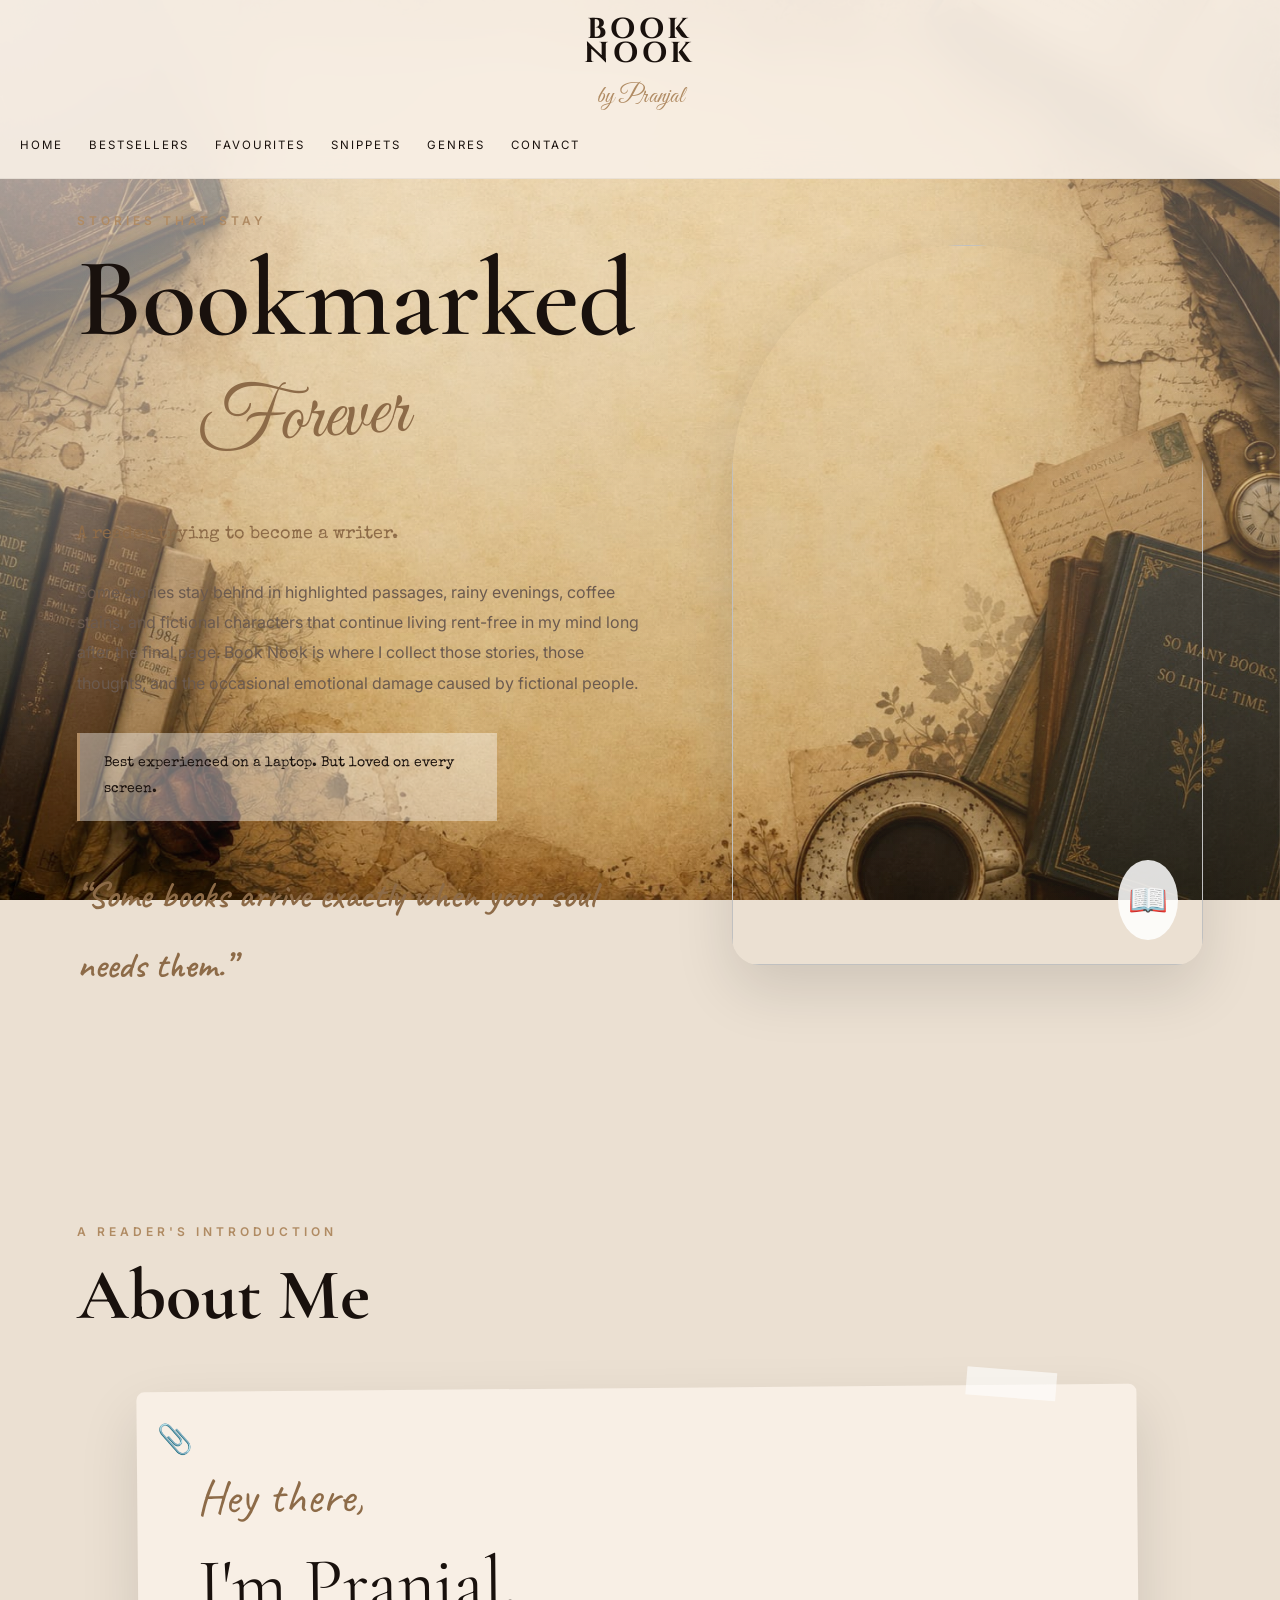
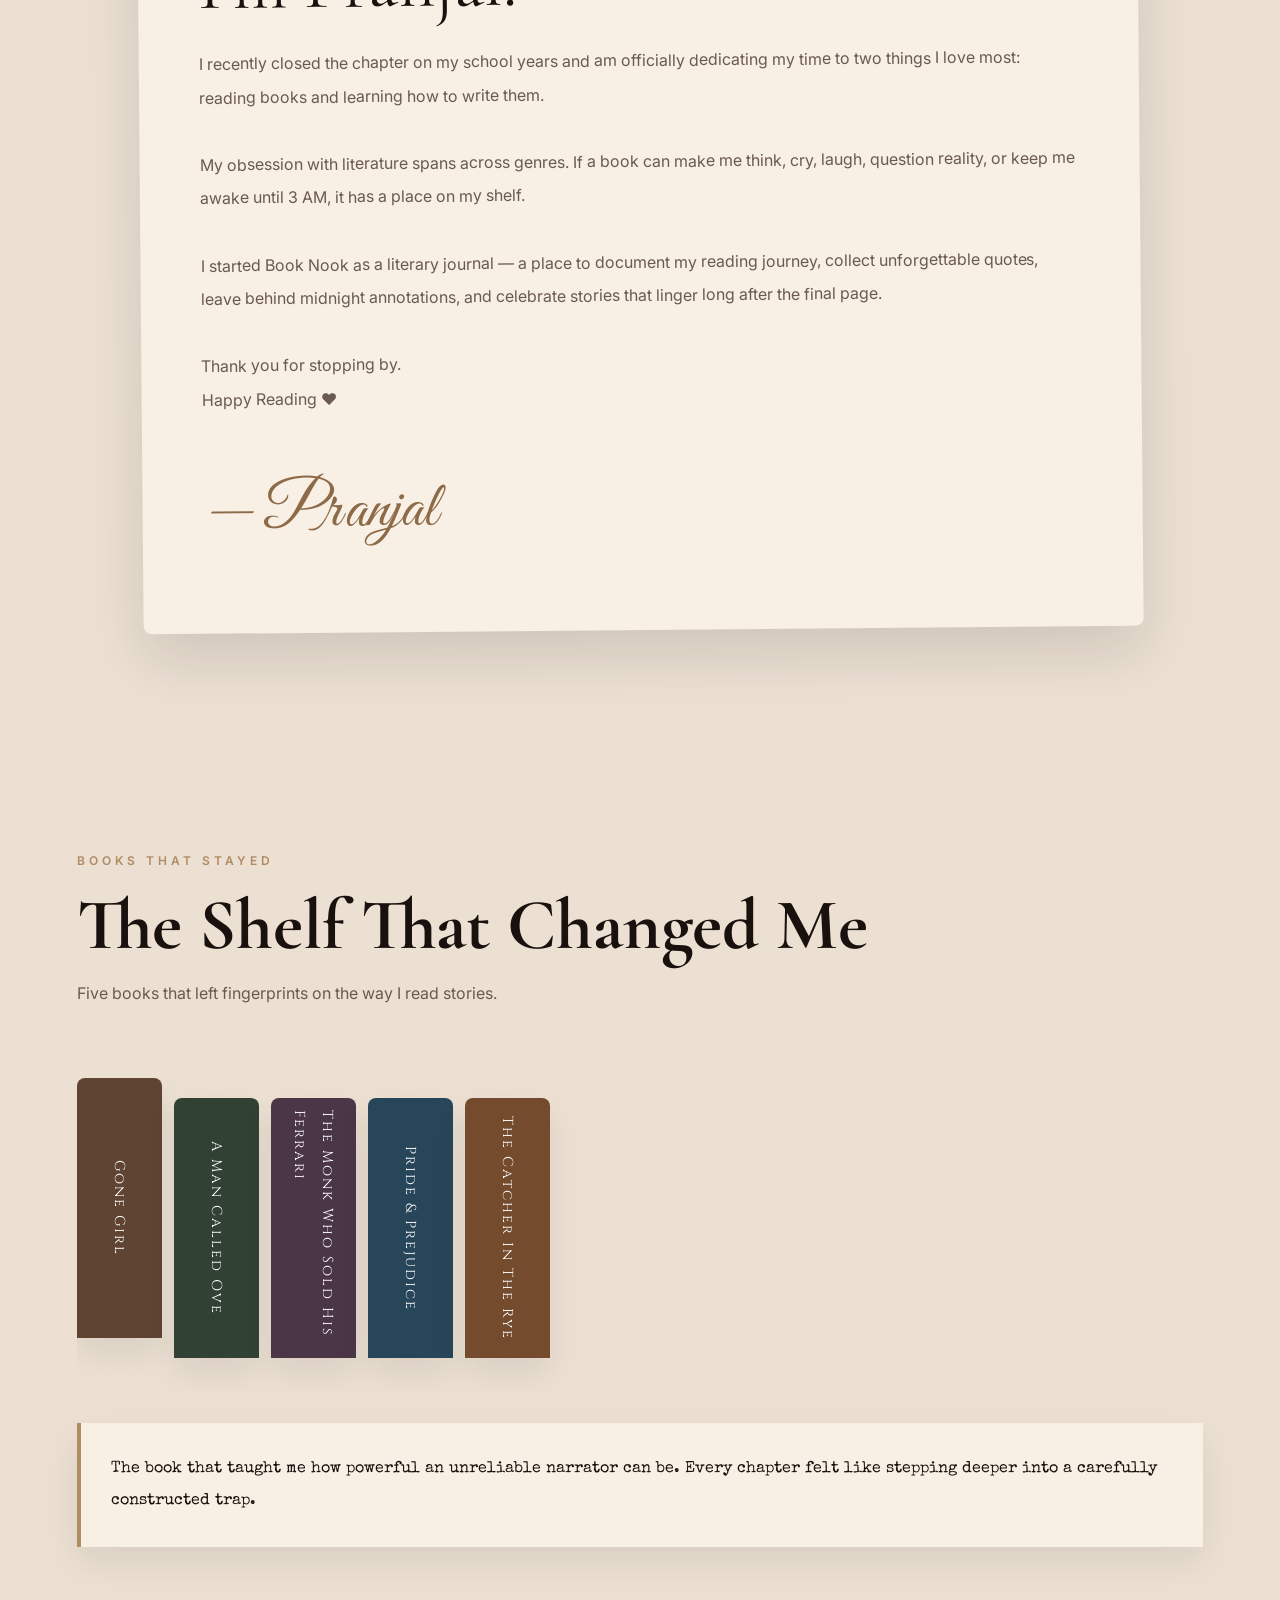
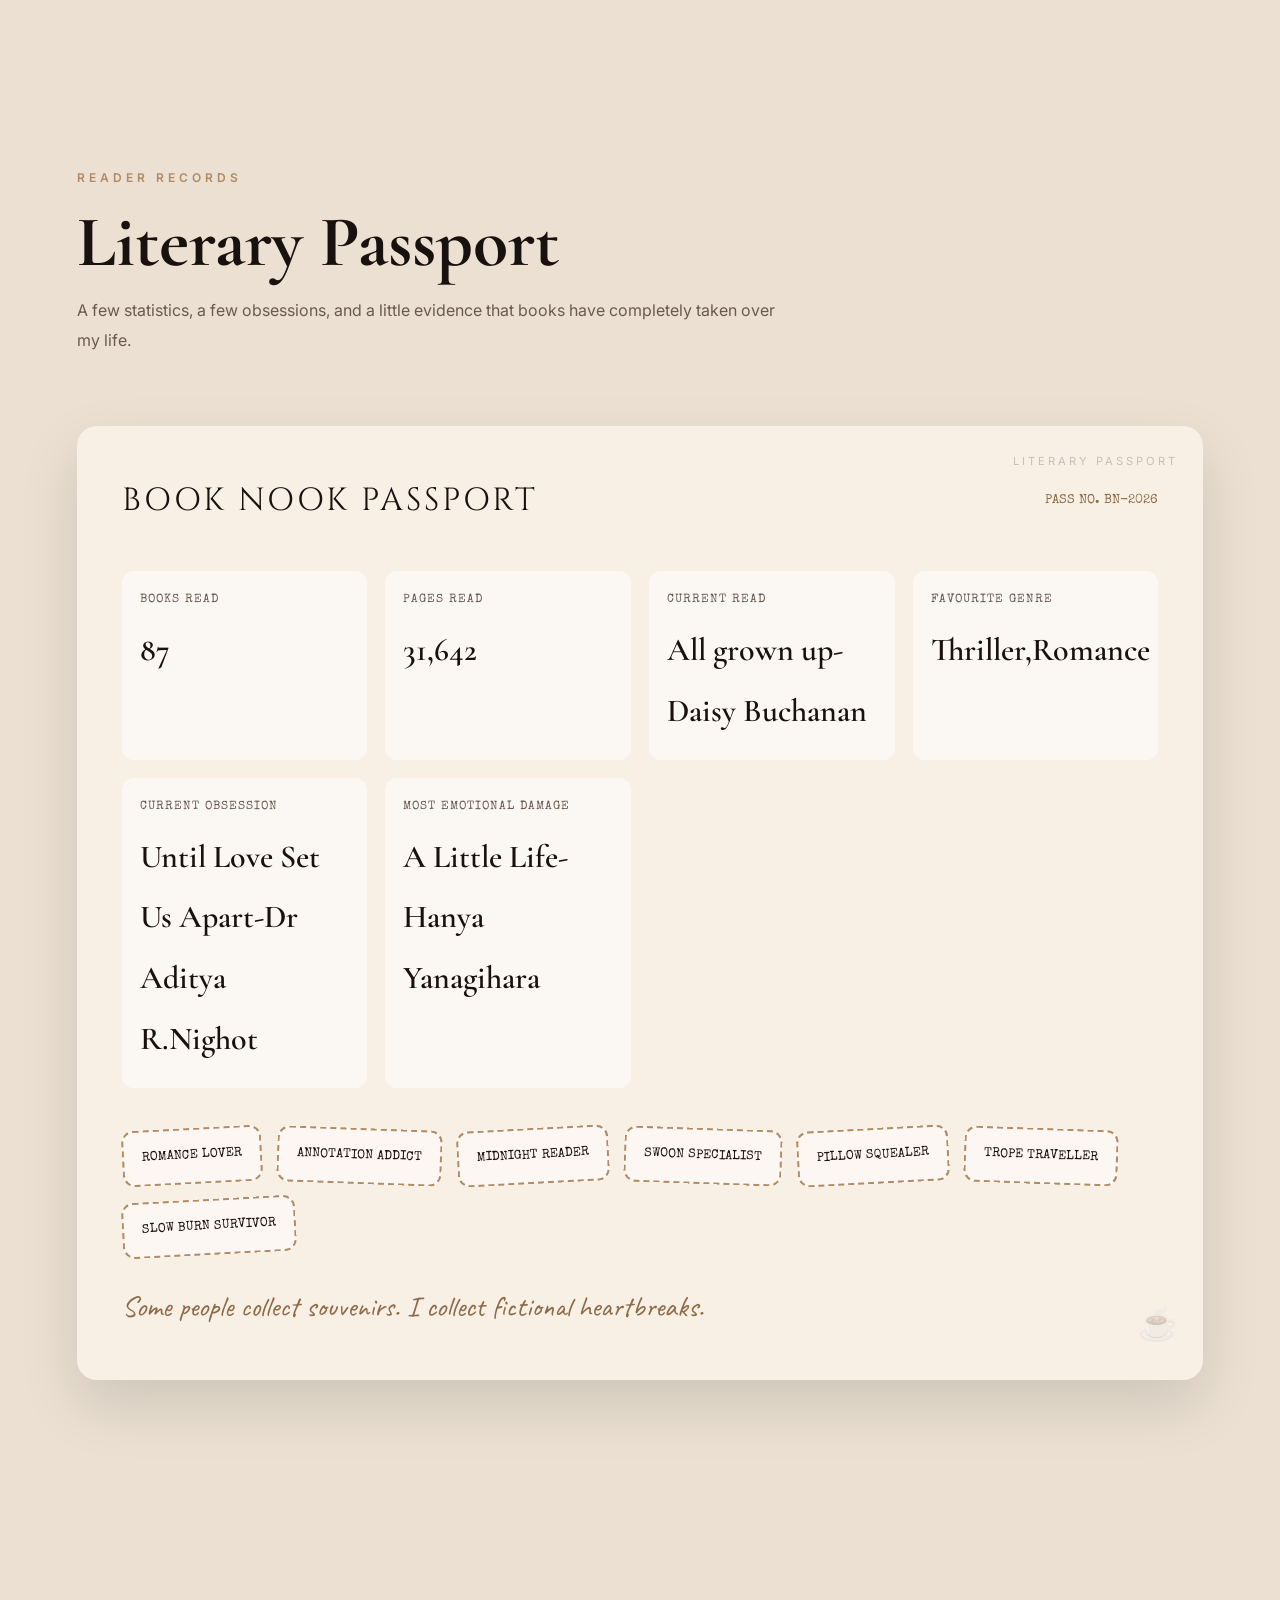
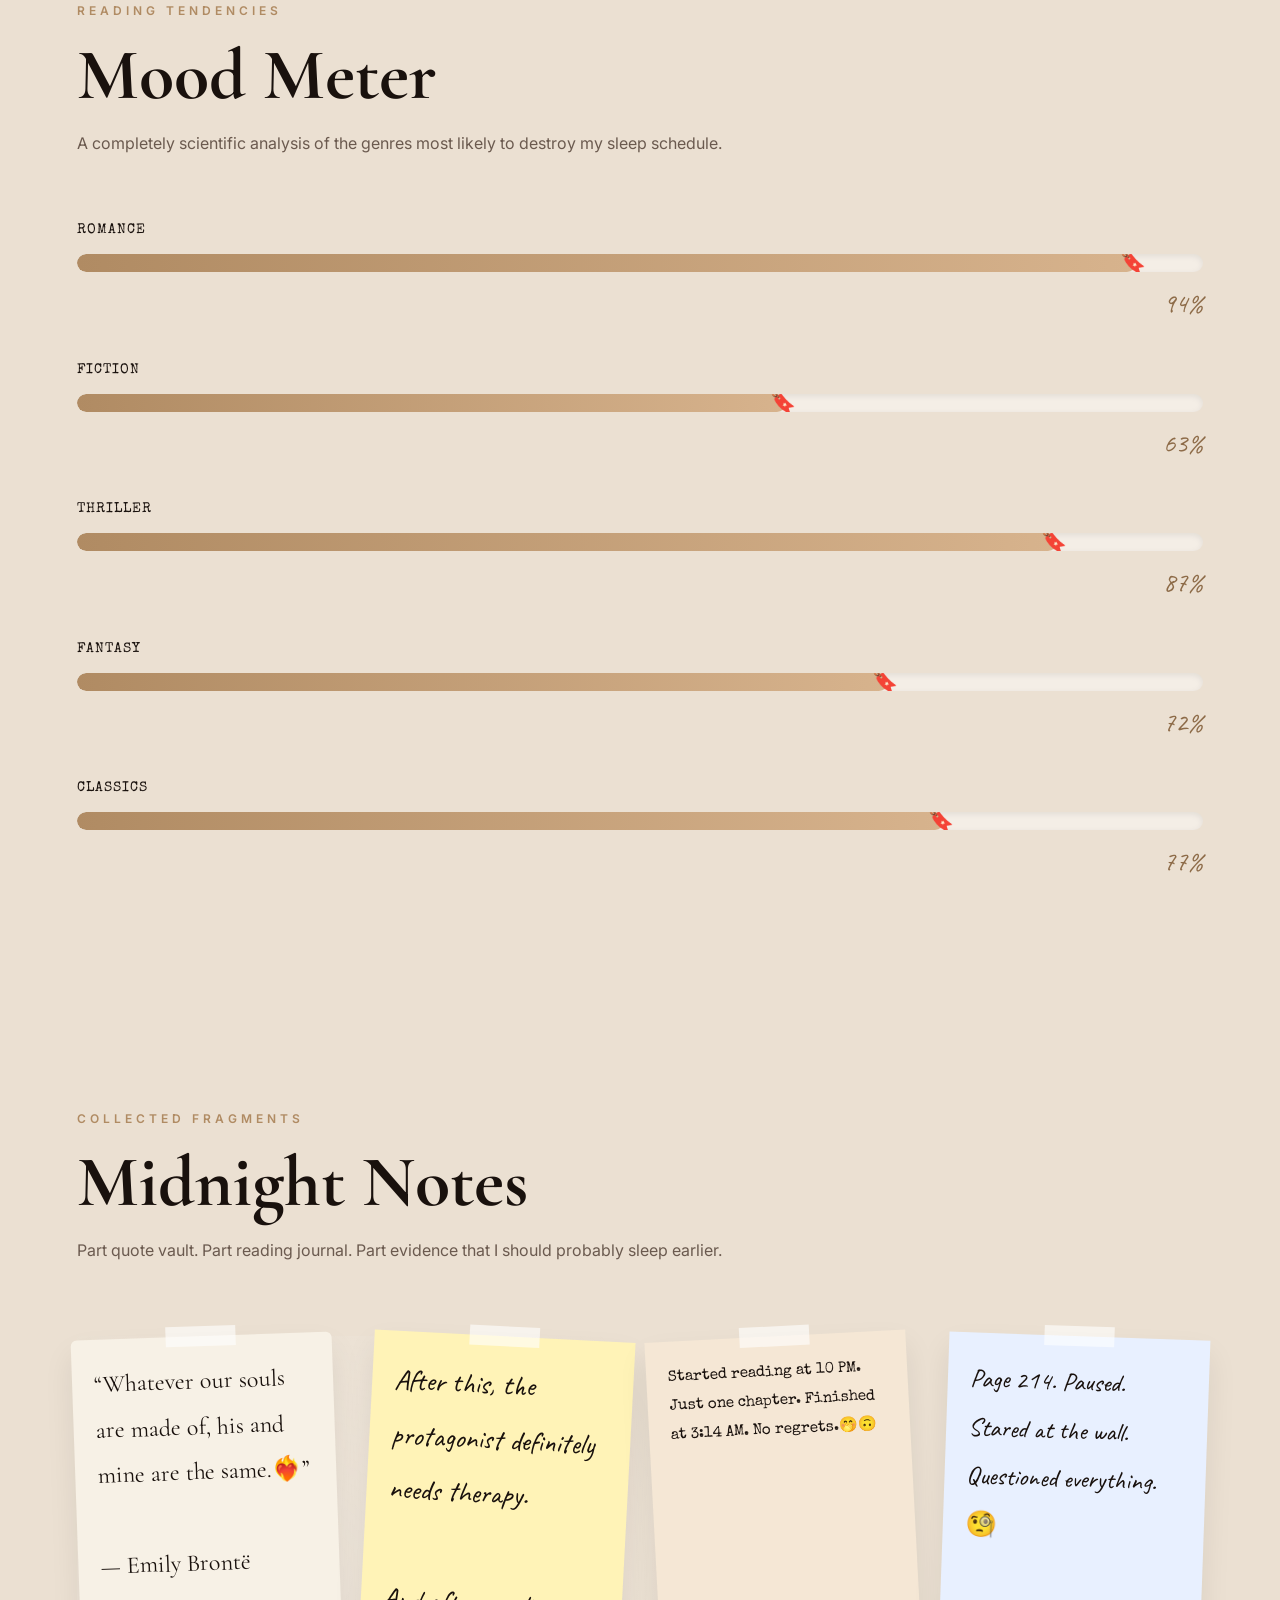
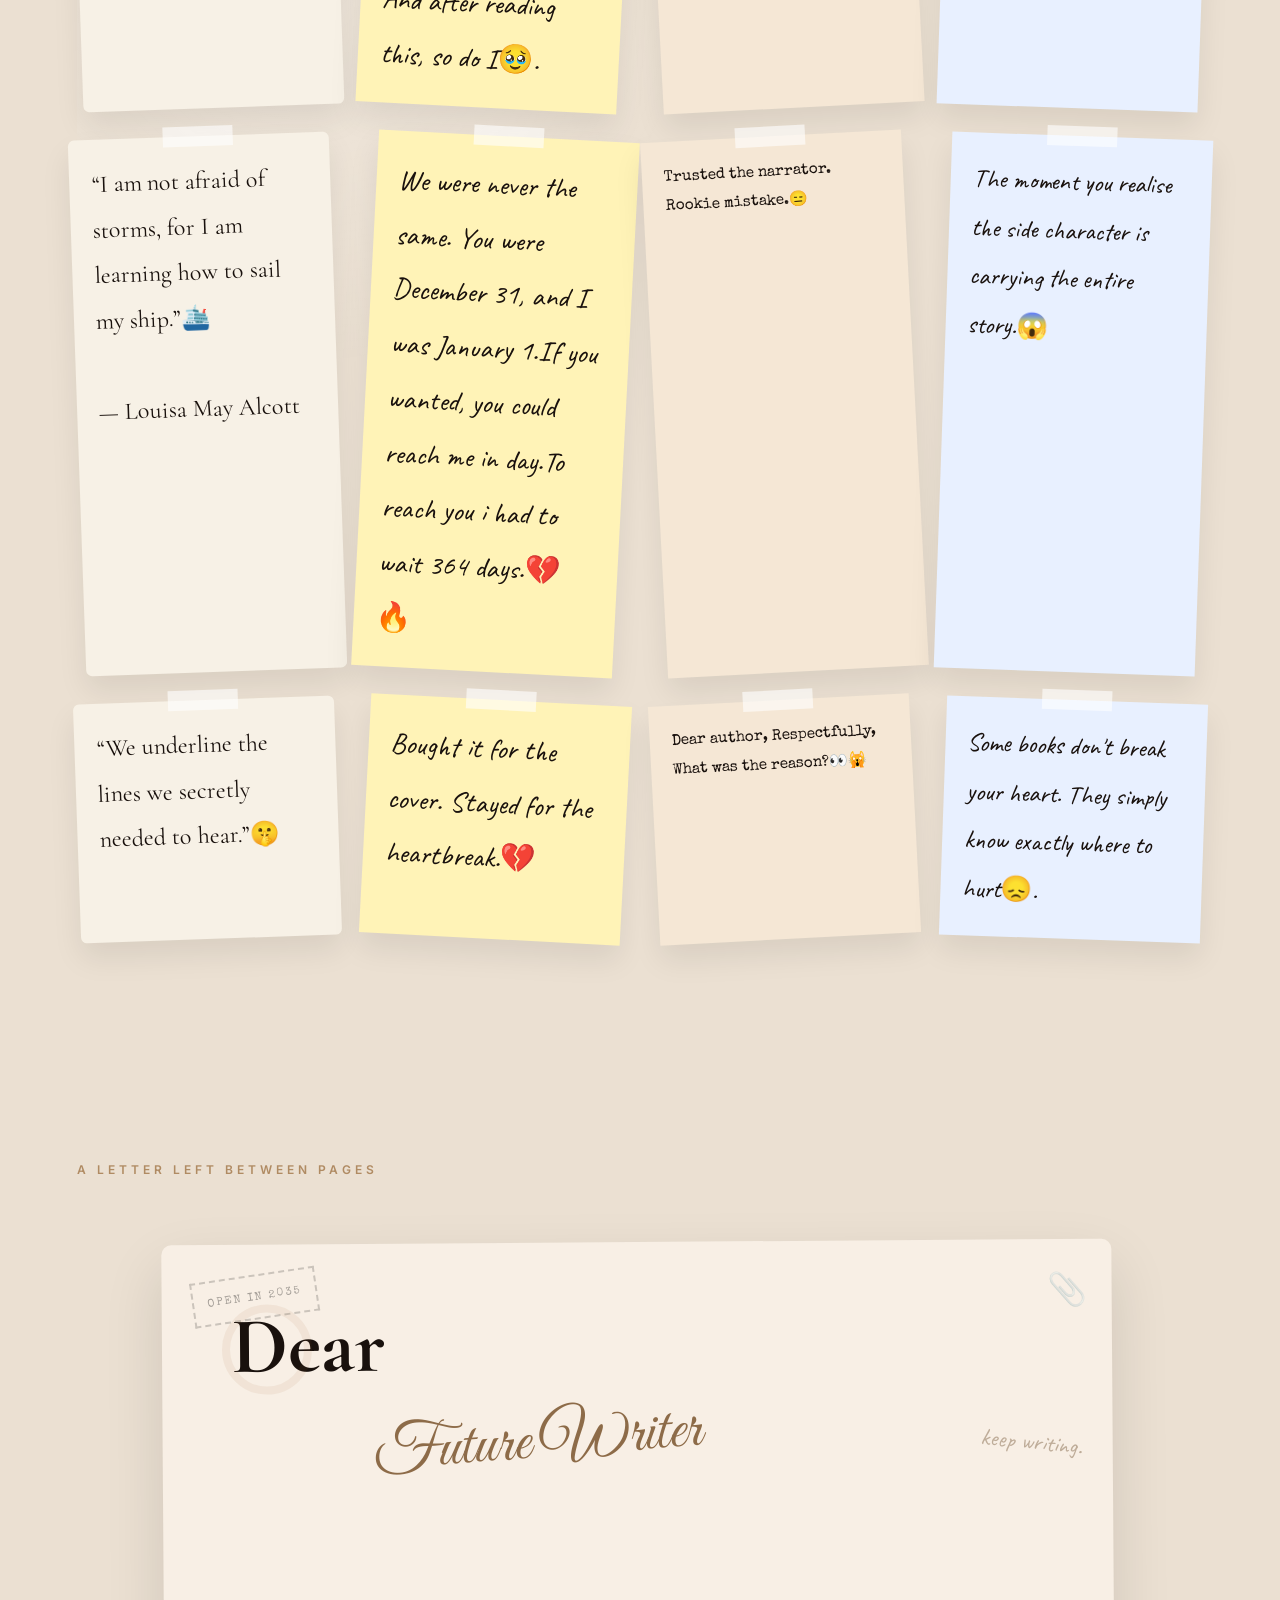
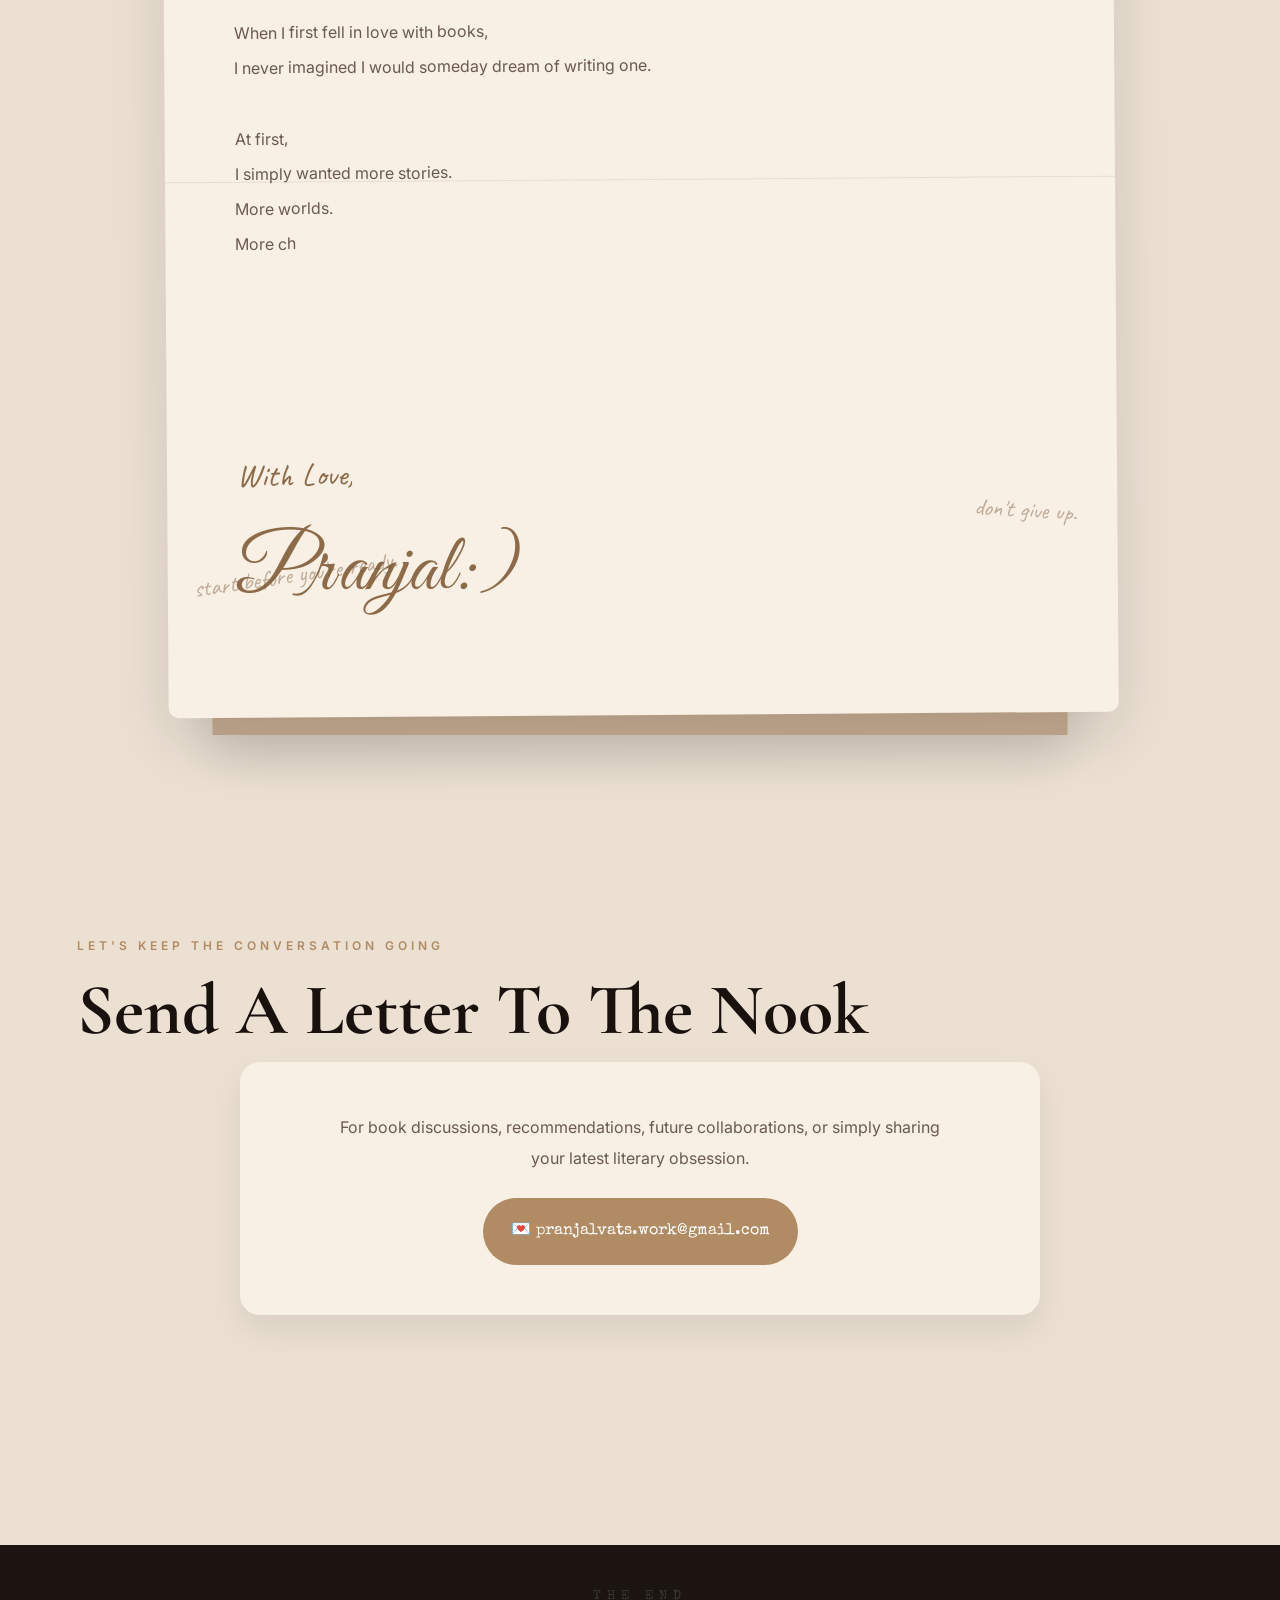
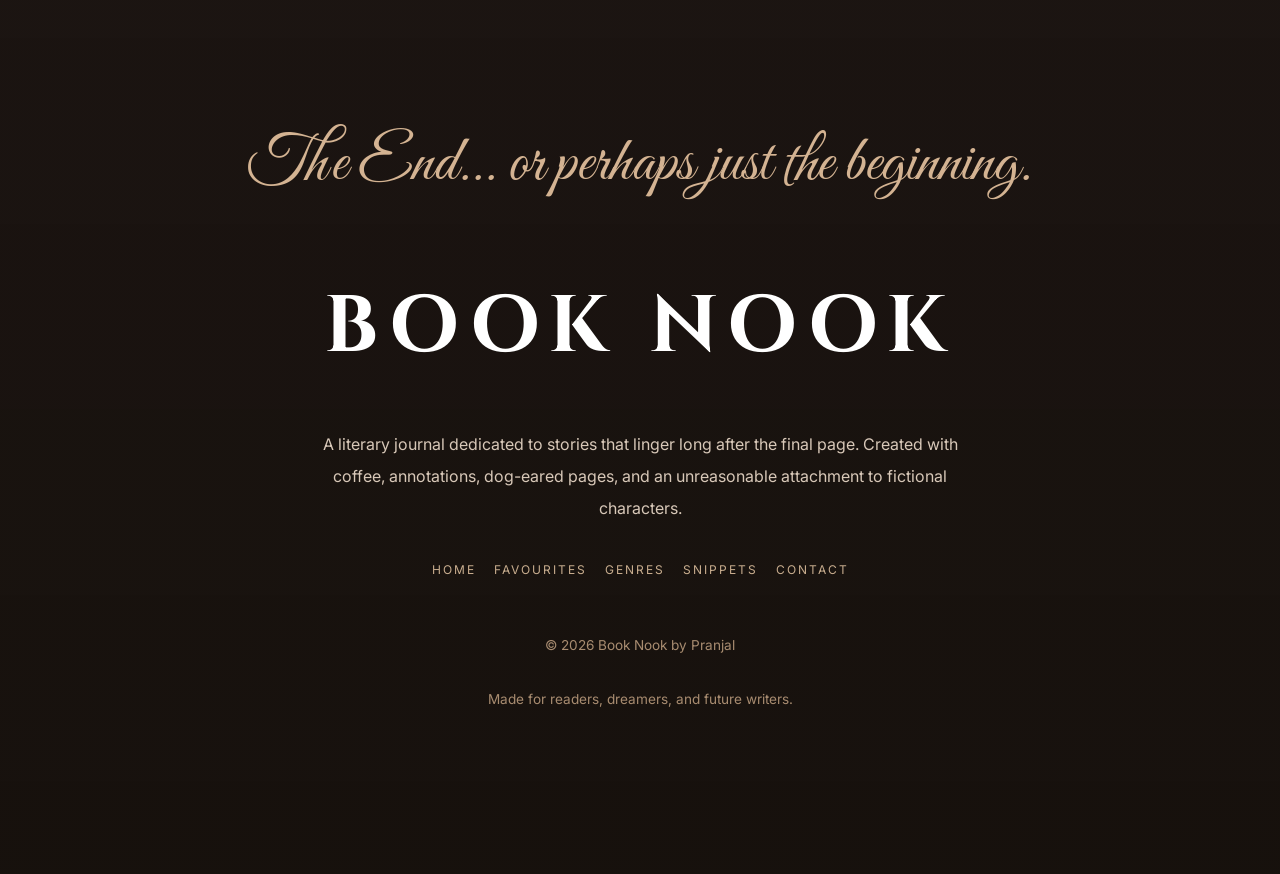
==== index.html @ c6963e56 "Update index.html" ====
<!DOCTYPE html>
<html lang="en">

<head>

<meta charset="UTF-8">
<meta name="viewport" content="width=device-width, initial-scale=1.0">

<title>Book Nook | By Pranjal</title>

<link rel="preconnect" href="https://fonts.googleapis.com">
<link rel="preconnect" href="https://fonts.gstatic.com" crossorigin>

<link href="https://fonts.googleapis.com/css2?family=Cormorant+Garamond:wght@300;400;500;600;700&family=Cinzel:wght@400;500;600&family=Inter:wght@300;400;500&family=Special+Elite&family=Great+Vibes&family=Caveat:wght@400;500;600;700&display=swap" rel="stylesheet">

<style>

/* ==========================================
ROOT
========================================== */

:root{

--bg:#ebe0d2;
--paper:#f8efe5;
--paper-dark:#ead9c6;

--dark:#19110d;
--brown:#463226;

--gold:#b08b63;
--gold-dark:#8d6b48;

--soft:#6b5a4f;

--shadow:
0 15px 35px rgba(0,0,0,.08);

--shadow-lg:
0 25px 60px rgba(0,0,0,.12);

}

/* ==========================================
RESET
========================================== */

*{
margin:0;
padding:0;
box-sizing:border-box;
}

html{
scroll-behavior:smooth;
}

body{

font-family:'Inter',sans-serif;
background:var(--bg);
color:var(--dark);
overflow-x:hidden;
line-height:1.9;

}

/* ==========================================
BACKGROUND IMAGE (DESKTOP + MOBILE)
========================================== */

body::before{
  content:"";
  position:fixed;
  inset:0;

  background:url("IMG-20260611-WA0012.jpg");
  background-size:cover;
  background-position:center;
  background-repeat:no-repeat;

  pointer-events:none;
  z-index:-3;
}

/* ==========================================
LIGHT + TEXTURE OVERLAY
========================================== */

body::after{
  content:"";
  position:fixed;
  inset:0;

  background:
    linear-gradient(
      rgba(248,239,229,.35),
      rgba(0,0,0,.08)
    ),

    radial-gradient(circle at top left,
      rgba(255,255,255,.60),
      transparent 50%),

    radial-gradient(circle at bottom right,
      rgba(184,144,99,.18),
      transparent 55%),

    radial-gradient(circle,
      transparent 45%,
      rgba(0,0,0,.18));

  pointer-events:none;
  z-index:-2;
}

/* ==========================================
MOBILE BACKGROUND
========================================== */

@media (max-width:768px){

  body::before{
    background:url("IMG-20260611-WA0011.jpg");
    background-size:cover;
    background-position:center;
    background-repeat:no-repeat;
  }

}

  
/* ==========================================
SELECTION
========================================== */

::selection{

background:var(--gold);
color:white;

}

/* ==========================================
GENERAL
========================================== */

a{
text-decoration:none;
color:inherit;
}

img{
width:100%;
display:block;
}

ul{
list-style:none;
}

section{
padding:110px 6%;
}

.small-line{

font-size:12px;
letter-spacing:4px;
text-transform:uppercase;
color:var(--gold);
font-weight:600;
margin-bottom:20px;

}

.section-title{

font-family:'Cormorant Garamond',serif;
font-size:4.5rem;
line-height:.9;
margin-bottom:20px;

}

.section-sub{

max-width:700px;
color:var(--soft);

}

/* ==========================================
NAVBAR
========================================== */

nav{

position:fixed;

top:0;
left:0;

width:100%;

padding:18px 20px;

background:
rgba(248,239,229,.92);

backdrop-filter:blur(18px);

border-bottom:
1px solid rgba(0,0,0,.05);

z-index:9999;

}

/* ==========================================
LOGO
========================================== */

.logo{

text-align:center;
margin-bottom:14px;

}

.logo h1{

font-family:'Cinzel';
font-size:1.8rem;
line-height:.85;
letter-spacing:4px;

}

.logo p{

font-family:'Great Vibes';
font-size:1.5rem;
color:var(--gold);

margin-top:8px;

}

/* ==========================================
SCROLL NAV
========================================== */

.nav-scroll{

overflow-x:auto;
white-space:nowrap;

scrollbar-width:none;

}

.nav-scroll::-webkit-scrollbar{
display:none;
}

.nav-links{

display:flex;
gap:26px;
width:max-content;
padding-bottom:4px;

}

.nav-links a{

font-size:.72rem;
letter-spacing:2px;
text-transform:uppercase;
transition:.3s;

}

.nav-links a:hover{

color:var(--gold);

}

/* ==========================================
HERO
========================================== */

.hero{

min-height:100vh;

padding-top:210px;

display:grid;

grid-template-columns:
1.1fr .9fr;

gap:80px;

align-items:center;

}

/* ==========================================
HERO TEXT
========================================== */

.hero-title{

position:relative;

margin-bottom:30px;

}

.hero-title h1{

font-family:
'Cormorant Garamond',
serif;

font-size:7rem;

line-height:.82;

font-weight:600;

}

.hero-title .script{

font-family:
'Great Vibes';

font-size:5rem;

color:var(--gold-dark);

display:block;

margin-top:-10px;

margin-left:120px;

transform:rotate(-4deg);

}

.hero-sub{

font-size:1.15rem;

font-family:
'Special Elite';

color:var(--gold-dark);

margin-bottom:25px;

}

.hero-text p{

max-width:650px;

color:var(--soft);

}

/* ==========================================
DEVICE NOTE
========================================== */

.device-note{

margin-top:35px;

padding:18px 24px;

background:
rgba(255,255,255,.4);

border-left:
3px solid var(--gold);

font-family:
'Special Elite';

font-size:.85rem;

max-width:420px;

}

/* ==========================================
QUOTE
========================================== */

.hero-quote{

margin-top:40px;

font-family:
'Caveat';

font-size:2.3rem;

font-weight:600;

color:var(--gold-dark);

}

/* ==========================================
ARCH IMAGE
========================================== */

.hero-image{

height:720px;

overflow:hidden;

position:relative;

border-radius:
260px 260px 30px 30px;

box-shadow:
var(--shadow-lg);

}

.hero-image img{

height:100%;
object-fit:cover;

}

.hero-image::after{

content:"📖";

position:absolute;

bottom:25px;
right:25px;

font-size:2rem;

background:
rgba(255,255,255,.85);

padding:10px;

border-radius:50%;

}
  /* ==========================================
MOBILE RESPONSIVE
========================================== */

@media (max-width:768px){

body{
zoom:0.85;
}

h1{
font-size:70% !important;
}

h2{
font-size:75% !important;
}

h3{
font-size:80% !important;
}

p{
font-size:85% !important;
}

img{
max-width:100%;
height:auto;
}

}


</style>

</head>

<body>

<!-- ==========================================
NAVBAR
========================================== -->

<nav>

<div class="logo">

<h1>
BOOK<br>
NOOK
</h1>

<p>by Pranjal</p>

</div>

<div class="nav-scroll">

<div class="nav-links">

<a href="#home">Home</a>

<a href="bestsellers.html">Bestsellers</a>

<a href="favourites.html">Favourites</a>

<a href="snippets.html">Snippets</a>

<a href="genre.html">Genres</a>

<a href="mailto: pranjalvats.work@gmail.com">Contact</a>

</div>

</div>

</nav>

<!-- ==========================================
HERO
========================================== -->

<section class="hero" id="home">

<div class="hero-text">

<div class="small-line">
Stories That Stay
</div>

<div class="hero-title">

<h1>
Bookmarked
</h1>

<span class="script">
Forever
</span>

</div>

<div class="hero-sub">
A reader trying to become a writer.
</div>

<p>

Some stories stay behind in highlighted passages,
rainy evenings,
coffee stains,
and fictional characters that continue living rent-free in my mind long after the final page.

Book Nook is where I collect those stories,
those thoughts,
and the occasional emotional damage caused by fictional people.

</p>

<div class="device-note">

Best experienced on a laptop.
But loved on every screen.

</div>

<div class="hero-quote">

“Some books arrive exactly when your soul needs them.”

</div>

</div>

<div class="hero-image">

<img src="https://images.unsplash.com/photo-1521587760476-6c12a4b040da?q=80&w=1400">

</div>

</section>
<!-- ==========================================
CHUNK 2
ABOUT ME + SHELF THAT CHANGED ME + LITERARY PASSPORT
========================================== -->

<style>

/* ==========================================
ABOUT LETTER
========================================== */

.about-wrapper{

max-width:1000px;
margin:auto;
margin-top:60px;

}

.about-letter{

background:var(--paper);

padding:60px;

position:relative;

border-radius:8px;

box-shadow:var(--shadow-lg);

transform:rotate(-.5deg);

}

.about-letter::before{

content:"";

position:absolute;

top:-15px;
right:80px;

width:90px;
height:28px;

background:
rgba(255,255,255,.6);

transform:rotate(5deg);

}

.about-letter::after{

content:"📎";

position:absolute;

top:20px;
left:20px;

font-size:1.8rem;

}

.about-greeting{

font-family:'Caveat';
font-size:3rem;

margin-bottom:10px;

color:var(--gold-dark);

}

.about-name{

font-family:
'Cormorant Garamond';

font-size:4.5rem;

line-height:.9;

margin-bottom:30px;

}

.about-letter p{

color:var(--soft);

font-size:1rem;

line-height:2.1;

}

.about-sign{

margin-top:35px;

font-family:
'Great Vibes';

font-size:4rem;

color:var(--gold-dark);

}

/* ==========================================
SHELF
========================================== */

.bookshelf{

margin-top:70px;

overflow-x:auto;

padding-bottom:15px;

scrollbar-width:none;

}

.bookshelf::-webkit-scrollbar{
display:none;
}

.spine-row{

display:flex;

gap:12px;

width:max-content;

align-items:flex-end;

padding:20px 0;

}

.book-spine{

width:85px;

height:260px;

cursor:pointer;

border-radius:8px 8px 0 0;

display:flex;

align-items:center;

justify-content:center;

padding:12px;

writing-mode:vertical-rl;

text-orientation:mixed;

font-family:'Cinzel';

font-size:.9rem;

letter-spacing:2px;

color:white;

transition:.4s;

box-shadow:var(--shadow);

position:relative;

}

.book-spine:hover{

transform:
translateY(-12px);

}

.book-spine.active{

transform:
translateY(-20px);

}

.book1{
background:#5f4434;
}

.book2{
background:#314235;
}

.book3{
background:#4b3648;
}

.book4{
background:#28465a;
}

.book5{
background:#744b2c;
}

.book-note{

margin-top:30px;

background:var(--paper);

padding:30px;

border-left:
4px solid var(--gold);

box-shadow:var(--shadow);

font-family:'Special Elite';

line-height:2;

}

/* ==========================================
PASSPORT
========================================== */

.passport{

margin-top:70px;

background:var(--paper);

padding:45px;

border-radius:20px;

box-shadow:var(--shadow-lg);

position:relative;

overflow:hidden;

}

.passport::before{

content:"LITERARY PASSPORT";

position:absolute;

top:25px;
right:25px;

font-size:.7rem;

letter-spacing:3px;

color:
rgba(0,0,0,.2);

}

.passport::after{

content:"☕";

position:absolute;

bottom:25px;
right:25px;

font-size:2rem;

opacity:.25;

}

.passport-header{

display:flex;

justify-content:space-between;

align-items:center;

margin-bottom:40px;

gap:20px;

flex-wrap:wrap;

}

.passport-title{

font-family:'Cinzel';

font-size:2rem;

letter-spacing:3px;

}

.passport-id{

font-family:'Special Elite';

font-size:.8rem;

color:var(--gold-dark);

}

.passport-grid{

display:grid;

grid-template-columns:
repeat(auto-fit,minmax(220px,1fr));

gap:18px;

margin-bottom:40px;

}

.passport-record{

background:
rgba(255,255,255,.55);

padding:18px;

border-radius:12px;

}

.passport-label{

font-family:'Special Elite';

font-size:.75rem;

letter-spacing:1px;

margin-bottom:8px;

color:var(--soft);

}

.passport-value{

font-family:
'Cormorant Garamond';

font-size:2rem;

font-weight:600;

}

.stamps{

display:flex;

flex-wrap:wrap;

gap:15px;

margin-top:25px;

}

.stamp{

padding:14px 18px;

border:
2px dashed var(--gold);

border-radius:12px;

font-family:'Special Elite';

font-size:.8rem;

transform:rotate(-3deg);

background:
rgba(255,255,255,.5);

}

.stamp:nth-child(even){

transform:rotate(2deg);

}

.passport-note{

margin-top:25px;

font-family:'Caveat';

font-size:1.8rem;

color:var(--gold-dark);

}

/* ==========================================
MOBILE
========================================== */

@media(max-width:768px){

.about-letter{

padding:35px;

}

.about-greeting{

font-size:2.3rem;

}

.about-name{

font-size:3rem;

}

.about-sign{

font-size:3rem;

}

.book-spine{

width:70px;

height:220px;

font-size:.75rem;

}

.passport{

padding:30px;

}

.passport-title{

font-size:1.4rem;

}

.passport-value{

font-size:1.7rem;

}

.passport-note{

font-size:1.5rem;

}

}

</style>

<!-- ==========================================
ABOUT ME
========================================== -->

<section id="favourites">

<div class="small-line">
A Reader's Introduction
</div>

<h2 class="section-title">
About
Me
</h2>

<div class="about-wrapper">

<div class="about-letter">

<div class="about-greeting">
Hey there,
</div>

<div class="about-name">
I'm Pranjal.
</div>

<p>

I recently closed the chapter on my school years and am officially dedicating my time to two things I love most:
reading books and learning how to write them.

<br><br>

My obsession with literature spans across genres.
If a book can make me think,
cry,
laugh,
question reality,
or keep me awake until 3 AM,
it has a place on my shelf.

<br><br>

I started Book Nook as a literary journal —
a place to document my reading journey,
collect unforgettable quotes,
leave behind midnight annotations,
and celebrate stories that linger long after the final page.

<br><br>

Thank you for stopping by.
  <br> Happy Reading ♥️

</p>

<div class="about-sign">
— Pranjal
</div>

</div>

</div>

</section>

<!-- ==========================================
THE SHELF THAT CHANGED ME
========================================== -->

<section>

<div class="small-line">
Books That Stayed
</div>

<h2 class="section-title">
The Shelf
That Changed Me
</h2>

<p class="section-sub">
Five books that left fingerprints on the way I read stories.
</p>

<div class="bookshelf">

<div class="spine-row">

<div class="book-spine book1 active">
Gone Girl
</div>

<div class="book-spine book2">
A Man Called Ove
</div>

<div class="book-spine book3">
The Monk Who Sold His Ferrari
</div>

<div class="book-spine book4">
Pride & Prejudice
</div>

<div class="book-spine book5">
The Catcher In The Rye
</div>

</div>

</div>

<div class="book-note">

The book that taught me how powerful an unreliable narrator can be.
Every chapter felt like stepping deeper into a carefully constructed trap.

</div>

</section>

<!-- ==========================================
LITERARY PASSPORT
========================================== -->

<section>

<div class="small-line">
Reader Records
</div>

<h2 class="section-title">
Literary
Passport
</h2>

<p class="section-sub">
A few statistics, a few obsessions, and a little evidence that books have completely taken over my life.
</p>

<div class="passport">

<div class="passport-header">

<div class="passport-title">
BOOK NOOK PASSPORT
</div>

<div class="passport-id">
PASS NO. BN-2026
</div>

</div>

<div class="passport-grid">

<div class="passport-record">
<div class="passport-label">BOOKS READ</div>
<div class="passport-value">87</div>
</div>

<div class="passport-record">
<div class="passport-label">PAGES READ</div>
<div class="passport-value">31,642</div>
</div>

<div class="passport-record">
<div class="passport-label">CURRENT READ</div>
<div class="passport-value">All grown up-Daisy Buchanan</div>
</div>

<div class="passport-record">
<div class="passport-label">FAVOURITE GENRE</div>
<div class="passport-value">Thriller,Romance</div>
</div>

<div class="passport-record">
<div class="passport-label">CURRENT OBSESSION</div>
<div class="passport-value">Until Love Set Us Apart-Dr Aditya R.Nighot</div>
</div>

<div class="passport-record">
<div class="passport-label">MOST EMOTIONAL DAMAGE</div>
<div class="passport-value">A Little Life- Hanya Yanagihara</div>
</div>

</div>

<div class="stamps">

<div class="stamp">ROMANCE LOVER</div>

<div class="stamp">ANNOTATION ADDICT</div>

<div class="stamp">MIDNIGHT READER</div>

<div class="stamp">SWOON SPECIALIST</div>

  <div class="stamp">PILLOW SQUEALER</div>

  <div class="stamp">TROPE TRAVELLER</div>

  <div class="stamp">SLOW BURN SURVIVOR</div>

</div>

<div class="passport-note">
Some people collect souvenirs. I collect fictional heartbreaks.
</div>

</div>

</section>

<!-- CHUNK 2 ENDS HERE -->
  <!-- ==========================================
CHUNK 3
MOOD METER + MIDNIGHT NOTES SCRAPBOOK
========================================== -->

<style>

/* ==========================================
MOOD METER
========================================== */

.mood-wrap{

margin-top:60px;

display:flex;
flex-direction:column;
gap:28px;

}

.genre-track{

position:relative;

}

.genre-head{

display:flex;

justify-content:space-between;

margin-bottom:10px;

font-family:'Special Elite';

font-size:.85rem;

letter-spacing:1px;

}

.genre-bar{

height:18px;

background:
rgba(255,255,255,.45);

border-radius:999px;

overflow:hidden;

box-shadow:
inset 0 2px 6px rgba(0,0,0,.08);

}

.genre-fill{

height:100%;

border-radius:999px;

background:
linear-gradient(
90deg,
var(--gold),
#d7b38d
);

position:relative;

}

.genre-fill::after{

content:"🔖";

position:absolute;

right:-10px;
top:-12px;

font-size:1.3rem;

}

.genre-percent{

font-family:'Caveat';

font-size:1.7rem;

color:var(--gold-dark);

margin-top:6px;

text-align:right;

}

/* ==========================================
SCRAPBOOK
========================================== */

.scrapbook{

position:relative;

margin-top:70px;

min-height:900px;

}

.scrapbook::before{

content:"";

position:absolute;

inset:0;

background:
radial-gradient(
circle at 20% 20%,
rgba(255,255,255,.2),
transparent 30%
);

pointer-events:none;

}

/* ==========================================
PAPER PIECES
========================================== */

.scrap{

position:relative;

padding:22px;

box-shadow:
0 15px 30px rgba(0,0,0,.08);

line-height:1.9;

transition:.4s;

}

.scrap:hover{

transform:
translateY(-8px)
rotate(0deg);

}

.scrap::before{

content:"";

position:absolute;

top:-10px;
left:50%;

transform:
translateX(-50%);

width:70px;
height:20px;

background:
rgba(255,255,255,.6);

}

/* ==========================================
QUOTE PAPER
========================================== */

.quote-card{

background:#f7f1e6;

font-family:
'Cormorant Garamond';

font-size:1.5rem;

border-radius:6px;

transform:rotate(-2deg);

}

/* ==========================================
STICKY NOTE
========================================== */

.sticky{

background:#fff3b7;

font-family:
'Caveat';

font-size:1.8rem;

transform:rotate(3deg);

}

/* ==========================================
TYPEWRITER NOTE
========================================== */

.type-note{

background:#f5e7d5;

font-family:
'Special Elite';

font-size:.95rem;

transform:rotate(-3deg);

}

/* ==========================================
ANNOTATION
========================================== */

.annotation{

background:#e8f0ff;

font-family:
'Caveat';

font-size:1.6rem;

transform:rotate(2deg);

}

/* ==========================================
GRID
========================================== */

.scrap-grid{

display:grid;

grid-template-columns:
repeat(auto-fit,minmax(240px,1fr));

gap:28px;

}

/* ==========================================
COFFEE STAIN
========================================== */

.coffee{

position:absolute;

top:120px;
right:10%;

font-size:6rem;

opacity:.08;

pointer-events:none;

}

/* ==========================================
MOBILE
========================================== */

@media(max-width:768px){

.scrapbook{

min-height:auto;

}

.quote-card{

font-size:1.2rem;

}

.sticky{

font-size:1.5rem;

}

.annotation{

font-size:1.3rem;

}

}

</style>

<!-- ==========================================
GENRES
========================================== -->

<section id="genres">

<div class="small-line">
Reading Tendencies
</div>

<h2 class="section-title">
Mood
Meter
</h2>

<p class="section-sub">
A completely scientific analysis of the genres most likely to destroy my sleep schedule.
</p>

<div class="mood-wrap">

<div class="genre-track">

<div class="genre-head">
<span>ROMANCE</span>
</div>

<div class="genre-bar">
<div class="genre-fill" style="width:94%;"></div>
</div>

<div class="genre-percent">
94%
</div>

</div>

<div class="genre-track">

<div class="genre-head">
<span>FICTION</span>
</div>

<div class="genre-bar">
<div class="genre-fill" style="width:63%;"></div>
</div>

<div class="genre-percent">
63%
</div>

</div>

<div class="genre-track">

<div class="genre-head">
<span>THRILLER</span>
</div>

<div class="genre-bar">
<div class="genre-fill" style="width:87%;"></div>
</div>

<div class="genre-percent">
87%
</div>

</div>

<div class="genre-track">

<div class="genre-head">
<span>FANTASY</span>
</div>

<div class="genre-bar">
<div class="genre-fill" style="width:72%;"></div>
</div>

<div class="genre-percent">
72%
</div>

</div>

<div class="genre-track">

<div class="genre-head">
<span>CLASSICS</span>
</div>

<div class="genre-bar">
<div class="genre-fill" style="width:77%;"></div>
</div>

<div class="genre-percent">
77%
</div>

</div>

</div>

</section>

<!-- ==========================================
MIDNIGHT NOTES
========================================== -->

<section id="snippets">

<div class="small-line">
Collected Fragments
</div>

<h2 class="section-title">
Midnight
Notes
</h2>

<p class="section-sub">

Part quote vault.
Part reading journal.
Part evidence that I should probably sleep earlier.

</p>

<div class="scrapbook">

<div class="coffee">
☕
</div>

<div class="scrap-grid">

<div class="scrap quote-card">

“Whatever our souls are made of,
his and mine are the same.❤️‍🔥”

<br><br>

— Emily Brontë

</div>

<div class="scrap sticky">

After this,
the protagonist definitely needs therapy.

<br><br>

And after reading this,
so do I🥹.

</div>

<div class="scrap type-note">

Started reading at 10 PM.

Just one chapter.

Finished at 3:14 AM.

No regrets.🤭🙃

</div>

<div class="scrap annotation">

Page 214.

Paused.

Stared at the wall.

Questioned everything.🧐

</div>

<div class="scrap quote-card">

“I am not afraid of storms,
for I am learning how to sail my ship.”🛳️

<br><br>

— Louisa May Alcott

</div>

<div class="scrap sticky">

We were never the same. You were December 31, and I was January 1.If you wanted, you could reach me in day.To reach you i had to wait 364 days.💔🔥

</div>

<div class="scrap type-note">

Trusted the narrator.

Rookie mistake.😑

</div>

<div class="scrap annotation">

The moment you realise the side character is carrying the entire story.😱

</div>

<div class="scrap quote-card">

“We underline the lines we secretly needed to hear.”🤫

</div>

<div class="scrap sticky">

Bought it for the cover.

Stayed for the heartbreak.💔

</div>

<div class="scrap type-note">

Dear author,

Respectfully,

What was the reason?👀🙀

</div>

<div class="scrap annotation">

Some books don't break your heart.

They simply know exactly where to hurt😞.

</div>

</div>

</div>

</section>

<!-- CHUNK 3 ENDS HERE -->
  <!-- ==========================================

<!-- ==========================================
CHUNK 4
DEAR FUTURE WRITER + CONTACT + FOOTER + JS
========================================== -->

<style>

/* ==========================================
DEAR FUTURE WRITER
========================================== */

.future-wrap{

max-width:900px;
margin:auto;
margin-top:60px;

}

.future-letter{

background:var(--paper);

padding:60px;

border-radius:18px;

box-shadow:var(--shadow-lg);

position:relative;

overflow:hidden;

}

.future-letter::before{

content:"TO: FUTURE PRANJAL";

position:absolute;

top:25px;
right:25px;

font-family:'Special Elite';

font-size:.7rem;

letter-spacing:2px;

color:rgba(0,0,0,.25);

}

.future-letter::after{

content:"✉";

position:absolute;

bottom:20px;
right:25px;

font-size:2rem;

opacity:.2;

}

.typewriter{

font-size:1rem;

line-height:2.2;

color:var(--soft);

min-height:420px;

}

.cursor{

display:inline-block;

animation:blink 1s infinite;

}

@keyframes blink{

0%,50%{
opacity:1;
}

51%,100%{
opacity:0;
}

}

.future-sign{

margin-top:40px;

}

.future-sign .love{

font-family:'Caveat';

font-size:2rem;

color:var(--gold-dark);

}

.future-sign .name{

font-family:'Great Vibes';

font-size:4rem;

color:var(--gold-dark);

margin-top:-10px;

}

/* ==========================================
CONTACT
========================================== */

.contact-card{

background:var(--paper);

padding:50px;

border-radius:20px;

box-shadow:var(--shadow);

text-align:center;

max-width:800px;

margin:auto;

}

.contact-card p{

color:var(--soft);

max-width:600px;

margin:auto;

}

.mail-link{

display:inline-block;

margin-top:25px;

padding:18px 28px;

background:var(--gold);

color:white;

border-radius:999px;

font-family:'Special Elite';

transition:.3s;

}

.mail-link:hover{

transform:translateY(-5px);

background:var(--gold-dark);

}

/* ==========================================
FOOTER
========================================== */

.book-footer{

margin-top:80px;

padding:120px 30px;

text-align:center;

background:
linear-gradient(
rgba(18,12,9,.95),
rgba(18,12,9,.98)
);

}

.footer-script{

font-family:'Great Vibes';

font-size:3rem;

color:#d4b392;

margin-bottom:20px;

}

.book-footer h2{

font-family:'Cinzel';

font-size:4rem;

letter-spacing:8px;

color:white;

margin-bottom:25px;

}

.book-footer p{

max-width:650px;

margin:auto;

line-height:2;

color:#d8c8b8;

}

.footer-nav{

display:flex;

justify-content:center;

flex-wrap:wrap;

gap:18px;

margin-top:35px;

}

.footer-nav a{

font-size:.75rem;

letter-spacing:2px;

text-transform:uppercase;

color:#c9ae8f;

}

.end-note{

margin-top:50px;

color:#a88c70;

font-size:.85rem;

line-height:2;

}

/* ==========================================
REVEAL
========================================== */

.reveal{

opacity:0;

transform:translateY(40px);

transition:1s ease;

}

.reveal.active{

opacity:1;

transform:translateY(0);

}

/* ==========================================
MOBILE
========================================== */

@media(max-width:768px){

.future-letter{

padding:35px;

}

.typewriter{

min-height:auto;

}

.future-sign .name{

font-size:3rem;

}

.contact-card{

padding:35px;

}

.book-footer{

padding:90px 25px;

}

.book-footer h2{

font-size:2.5rem;

letter-spacing:4px;

}

.footer-script{

font-size:2.2rem;

}

}

</style>

  <!-- ==========================================
CHUNK 4 REIMAGINED
DEAR FUTURE WRITER
========================================== --><style>

/* ==========================================
DEAR FUTURE WRITER
========================================== */

.future-section{

position:relative;

}

.future-container{

max-width:950px;

margin:auto;

margin-top:60px;

position:relative;

}

/* ==========================================
ENVELOPE
========================================== */

.envelope{

position:absolute;

bottom:-20px;
left:50%;

transform:translateX(-50%);

width:90%;

height:180px;

background:#d8c0a6;

border-radius:0 0 18px 18px;

box-shadow:
0 25px 50px rgba(0,0,0,.12);

z-index:1;

}

.envelope:before{

content:"";

position:absolute;

top:0;
left:0;

width:100%;
height:100%;

background:

linear-gradient(
135deg,
transparent 49%,
#c5ac91 50%
),

linear-gradient(
225deg,
transparent 49%,
#c5ac91 50%
);

}

/* ==========================================
LETTER
========================================== */

.future-letter{

position:relative;

z-index:2;

background:var(--paper);

padding:70px;

box-shadow:var(--shadow-lg);

border-radius:10px;

overflow:hidden;

transform:rotate(-.4deg);

}

/* Fold line */

.future-letter::before{

content:"";

position:absolute;

left:0;
top:50%;

width:100%;
height:1px;

background:
rgba(0,0,0,.08);

}

/* Paperclip */

.future-letter::after{

content:"📎";

position:absolute;

top:20px;
right:25px;

font-size:2rem;

}

/* Coffee stain */

.coffee-ring{

position:absolute;

top:60px;
left:60px;

width:90px;
height:90px;

border:
8px solid rgba(150,90,40,.08);

border-radius:50%;

}

/* Stamp */

.future-stamp{

position:absolute;

top:30px;
left:30px;

border:
2px dashed rgba(0,0,0,.18);

padding:10px 14px;

font-size:.7rem;

letter-spacing:2px;

font-family:'Special Elite';

transform:rotate(-8deg);

color:rgba(0,0,0,.35);

}

/* ==========================================
TITLE
========================================== */

.future-heading{

margin-bottom:50px;

}

.future-heading h2{

font-family:
'Cormorant Garamond';

font-size:5rem;

line-height:.8;

}

.future-script{

font-family:
'Great Vibes';

font-size:4rem;

color:var(--gold-dark);

margin-left:140px;

margin-top:-5px;

transform:rotate(-4deg);

}

/* ==========================================
LETTER TEXT
========================================== */

.typewriter{

font-size:1rem;

line-height:2.2;

color:var(--soft);

min-height:450px;

white-space:pre-wrap;

}

/* ==========================================
MARGIN NOTES
========================================== */

.margin-note{

position:absolute;

font-family:'Caveat';

font-size:1.5rem;

color:rgba(120,90,60,.45);

}

.note-one{

right:30px;
top:180px;

transform:rotate(6deg);

}

.note-two{

left:25px;
bottom:120px;

transform:rotate(-8deg);

}

.note-three{

right:40px;
bottom:180px;

transform:rotate(4deg);

}

/* ==========================================
SIGNATURE
========================================== */

.future-sign{

margin-top:50px;

}

.future-sign .love{

font-family:'Caveat';

font-size:2rem;

}

.future-sign .name{

font-family:'Great Vibes';

font-size:5rem;

margin-top:-10px;

color:var(--gold-dark);

}

/* ==========================================
CONTACT
========================================== */

.contact-letter{

max-width:750px;

margin:auto;

background:var(--paper);

padding:50px;

border-radius:18px;

box-shadow:var(--shadow);

text-align:center;

transform:rotate(.3deg);

}

.contact-icon{

font-size:3rem;

margin-bottom:20px;

}

.contact-mail{

display:inline-block;

margin-top:25px;

padding:18px 30px;

background:var(--gold);

color:white;

border-radius:999px;

font-family:'Special Elite';

}

/* ==========================================
FOOTER
========================================== */

.book-footer{

margin-top:120px;

padding:160px 30px;

text-align:center;

background:

linear-gradient(
rgba(18,12,9,.96),
rgba(18,12,9,.98)
);

position:relative;

}

.book-footer:before{

content:"THE END";

position:absolute;

top:40px;
left:50%;

transform:translateX(-50%);

font-family:'Special Elite';

letter-spacing:6px;

font-size:.8rem;

color:rgba(255,255,255,.15);

}

.footer-script{

font-family:'Great Vibes';

font-size:4rem;

color:#d4b392;

margin-bottom:25px;

}

.book-footer h2{

font-family:'Cinzel';

font-size:5rem;

letter-spacing:10px;

color:white;

margin-bottom:25px;

}

/* ==========================================
MOBILE
========================================== */

@media(max-width:768px){

.future-letter{

padding:35px;

}

.future-heading h2{

font-size:3rem;

}

.future-script{

font-size:2.6rem;

margin-left:60px;

}

.typewriter{

min-height:auto;

}

.margin-note{

display:none;

}

.future-sign .name{

font-size:3.5rem;

}

.envelope{

height:120px;

}

}

</style><section class="future-section reveal"><div class="small-line">
A Letter Left Between Pages
</div><div class="future-container"><div class="envelope"></div><div class="future-letter"><div class="future-stamp">
OPEN IN 2035
</div><div class="coffee-ring"></div><div class="future-heading"><h2>Dear</h2><div class="future-script">
Future Writer
</div></div><div class="margin-note note-one">
keep writing.
</div><div class="margin-note note-two">
start before you're ready.
</div><div class="margin-note note-three">
don't give up.
</div><div class="typewriter" id="typingText"></div><div class="future-sign"><div class="love">
With Love,
</div><div class="name">
Pranjal:)
</div></div></div></div>
</section>

<!-- ==========================================
CONTACT
========================================== -->

<section id="contact" class="reveal">

<div class="small-line">
Let's Keep The Conversation Going
</div>

<h2 class="section-title">
Send A Letter
To The Nook
</h2>

<div class="contact-card">

<p>

For book discussions,
recommendations,
future collaborations,
or simply sharing your latest literary obsession.

</p>

<a
href="mailto:pranjalvats.work@gmail.com"
class="mail-link">

💌 pranjalvats.work@gmail.com

</a>

</div>

</section>

<!-- ==========================================
FOOTER
========================================== -->

<footer class="book-footer">

<div class="footer-script">

The End... or perhaps just the beginning.

</div>

<h2>
BOOK NOOK
</h2>

<p>

A literary journal dedicated to stories that linger long after the final page.

Created with coffee,
annotations,
dog-eared pages,
and an unreasonable attachment to fictional characters.

</p>

<div class="footer-nav">

<a href="#home">Home</a>
<a href="#favourites">Favourites</a>
<a href="#genres">Genres</a>
<a href="#snippets">Snippets</a>
<a href="#contact">Contact</a>

</div>

<div class="end-note">

© 2026 Book Nook by Pranjal

<br><br>

Made for readers,
dreamers,
and future writers.

</div>

</footer>

<!-- ==========================================
SCRIPT
========================================== -->

<script>

/* ==========================
TYPEWRITER LETTER
========================== */

const letter = `

When I first fell in love with books,
I never imagined I would someday dream of writing one.

At first,
I simply wanted more stories.
More worlds.
More characters to carry with me after the final page.

But somewhere between underlining favourite passages,
annotating margins,
and staying awake far later than I should have,
a different dream quietly appeared.

The dream of creating something that might one day sit on someone else's shelf.

Maybe years from now,
when you look back on this version of yourself,
Book Nook will feel small.

But remember:

Every library begins with a single book.

Every writer begins as a reader.

And every story begins with a blank page.

Keep reading.

Keep writing.

Keep believing there is room for your voice among all the others.

`;

const typingTarget =
document.getElementById("typingText");

let i = 0;

function typeLetter(){

if(i < letter.length){

typingTarget.innerHTML +=
letter.charAt(i);

i++;

setTimeout(typeLetter,18);

}

}

setTimeout(typeLetter,800);

/* ==========================
SCROLL REVEAL
========================== */

const reveals =
document.querySelectorAll('.reveal');

function revealSections(){

reveals.forEach(section=>{

const top =
section.getBoundingClientRect().top;

if(top < window.innerHeight - 100){

section.classList.add('active');

}

});

}

window.addEventListener(
'scroll',
revealSections
);

revealSections();

/* ==========================
BOOK SPINE INTERACTION
========================== */

const books =
document.querySelectorAll('.book-spine');

const note =
document.querySelector('.book-note');

const notes = [

"The book that taught me how powerful an unreliable narrator can be. Every chapter felt like stepping deeper into a carefully constructed trap.",

"A reminder that quiet stories can leave the deepest marks. It made me laugh, cry, and appreciate ordinary kindness.",

"A book that arrived at exactly the right time. It encouraged me to think about ambition, purpose, and balance.",

"Sharp, witty, and endlessly readable. Jane Austen somehow makes observations about people feel timeless.",

"Proof that a character doesn't have to be perfect to feel unforgettable. Messy, frustrating, and deeply human."

];

books.forEach((book,index)=>{

book.addEventListener('click',()=>{

books.forEach(item=>
item.classList.remove('active')
);

book.classList.add('active');

note.innerHTML =
notes[index];

});

});

</script>

</body>
</html>

<!-- CHUNK 4 ENDS HERE -->
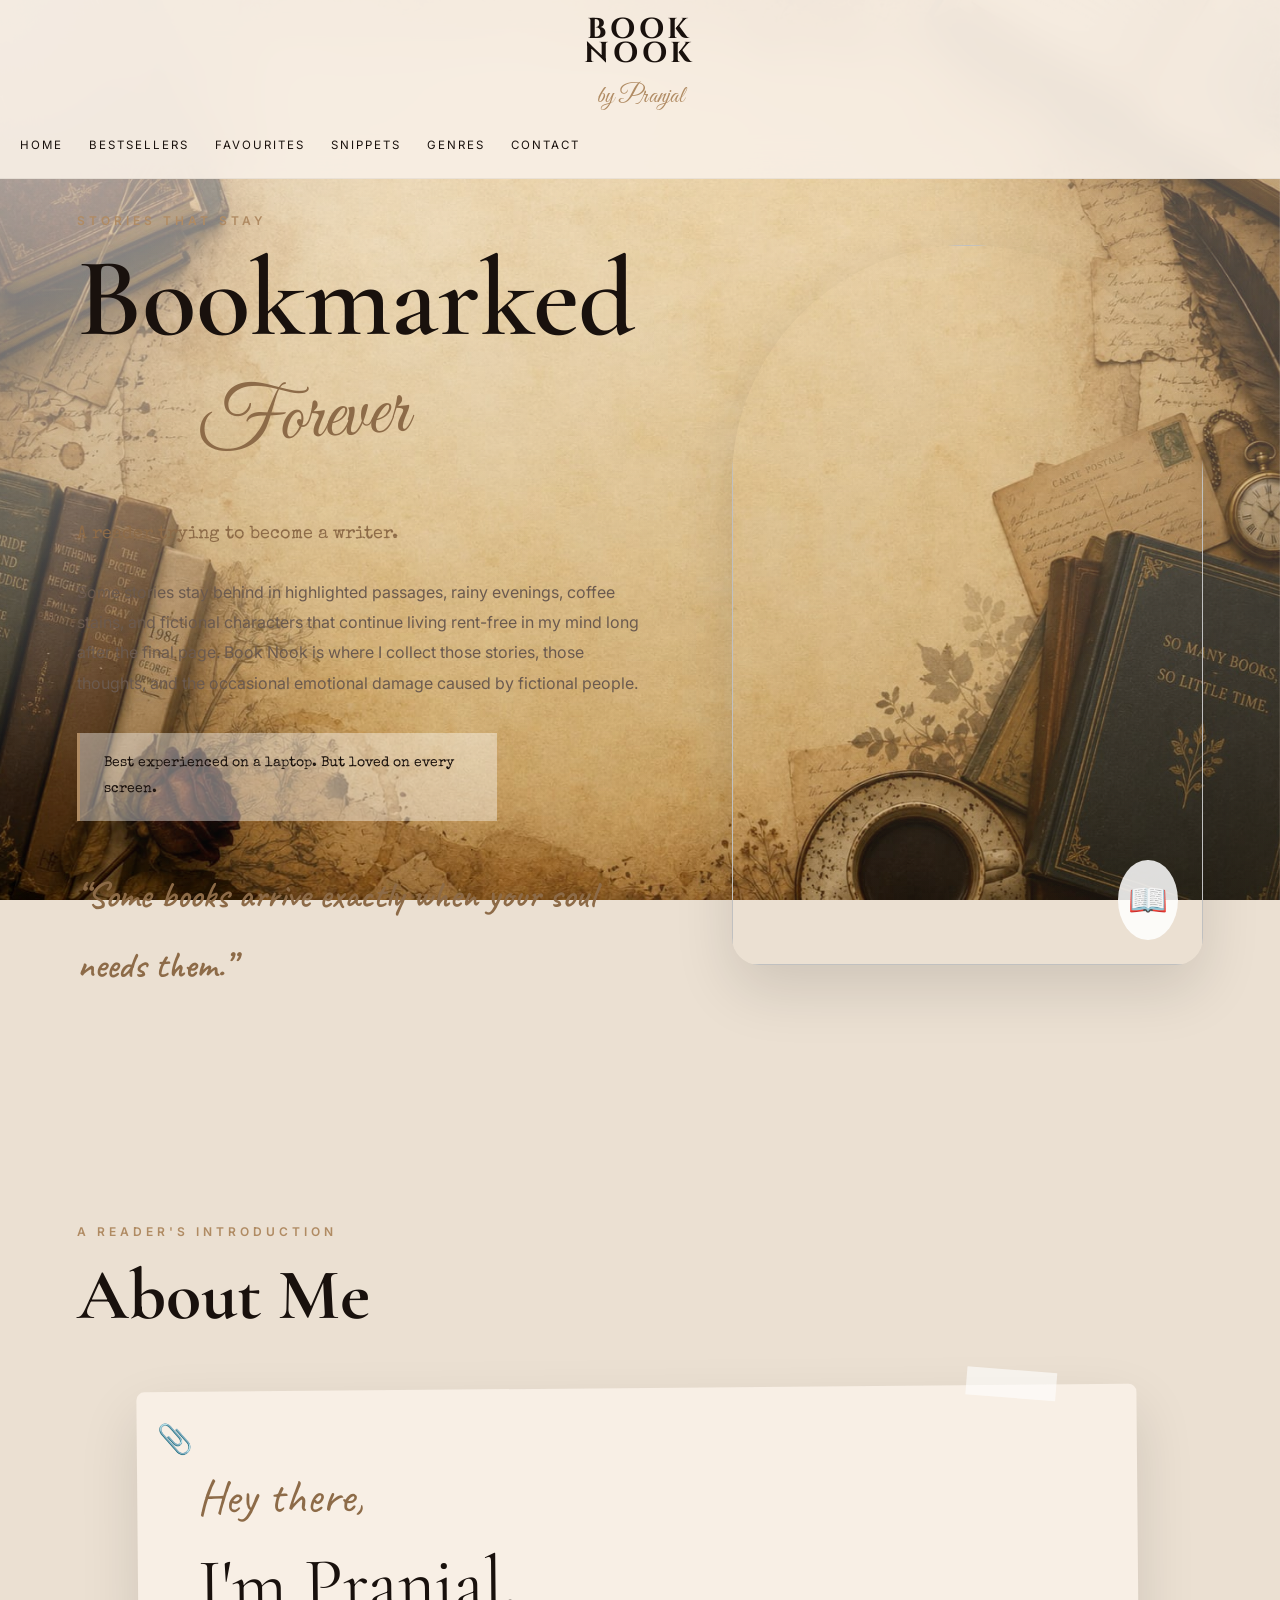
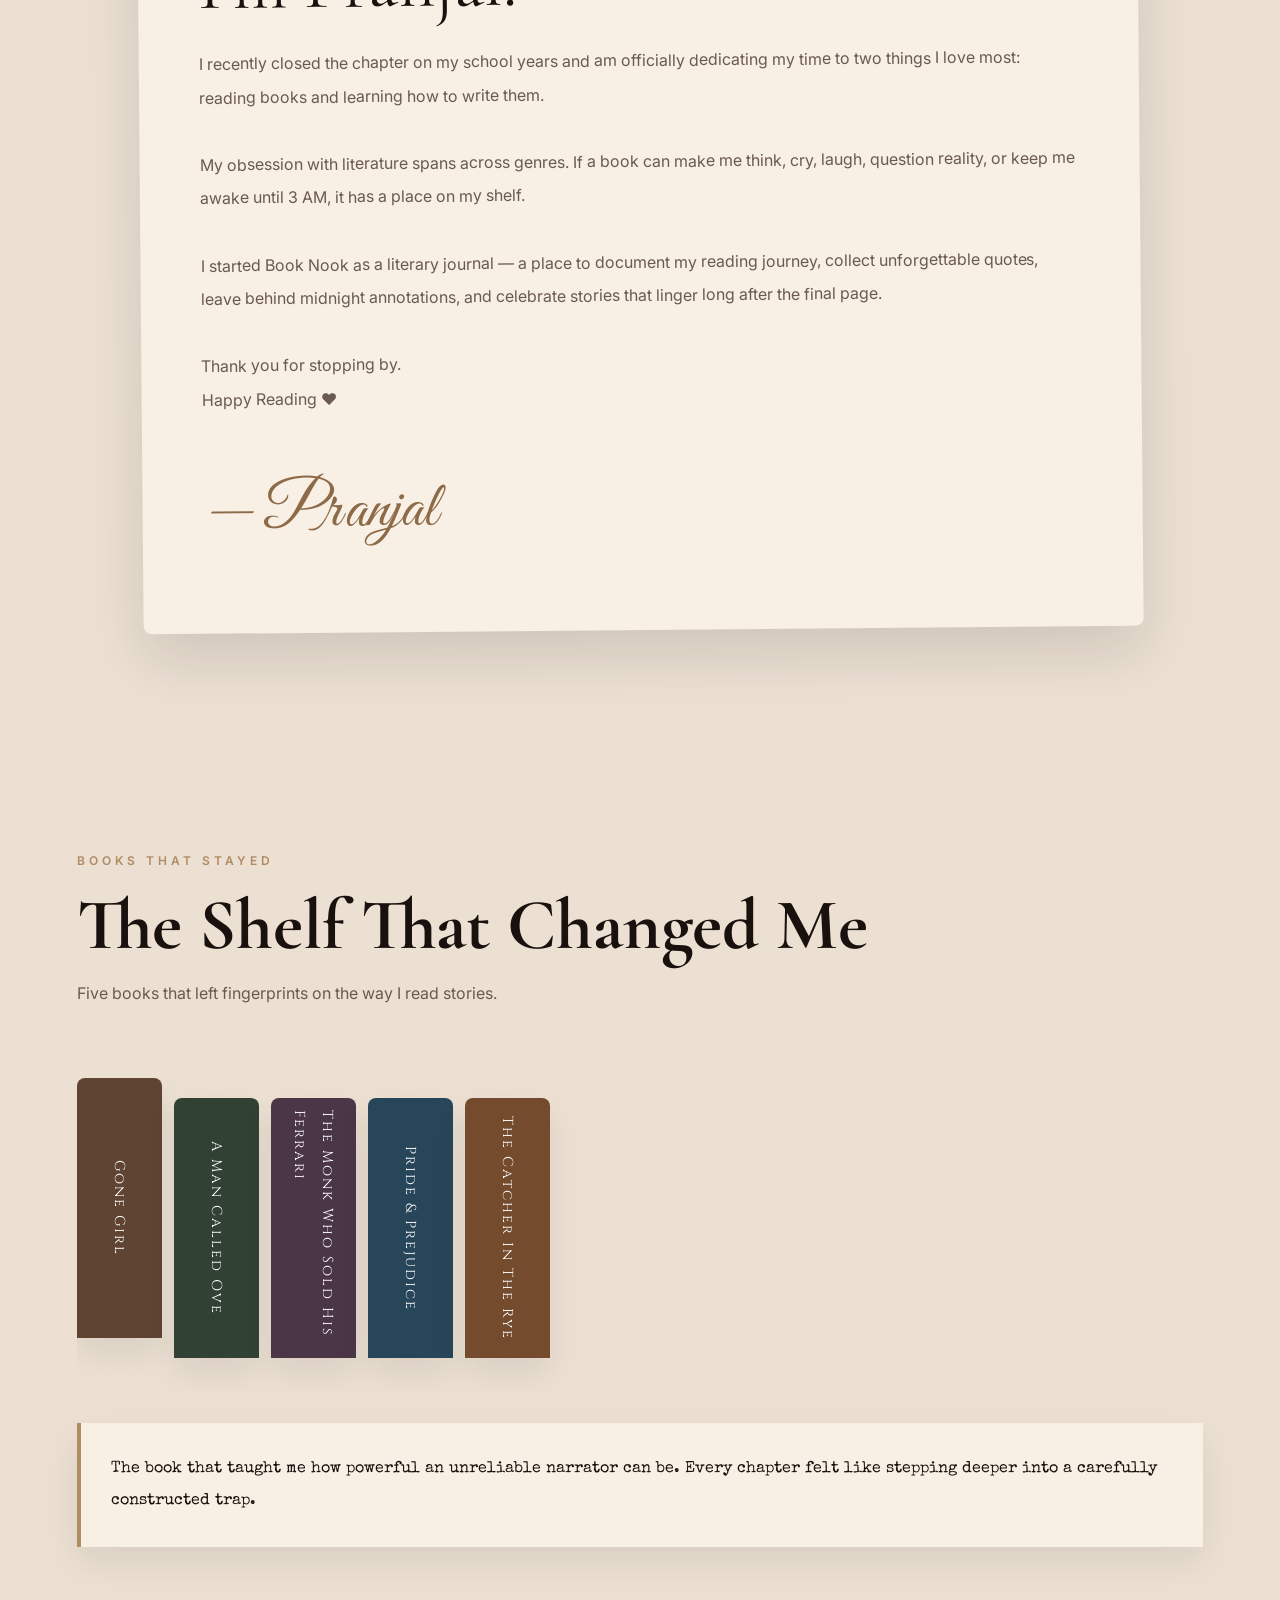
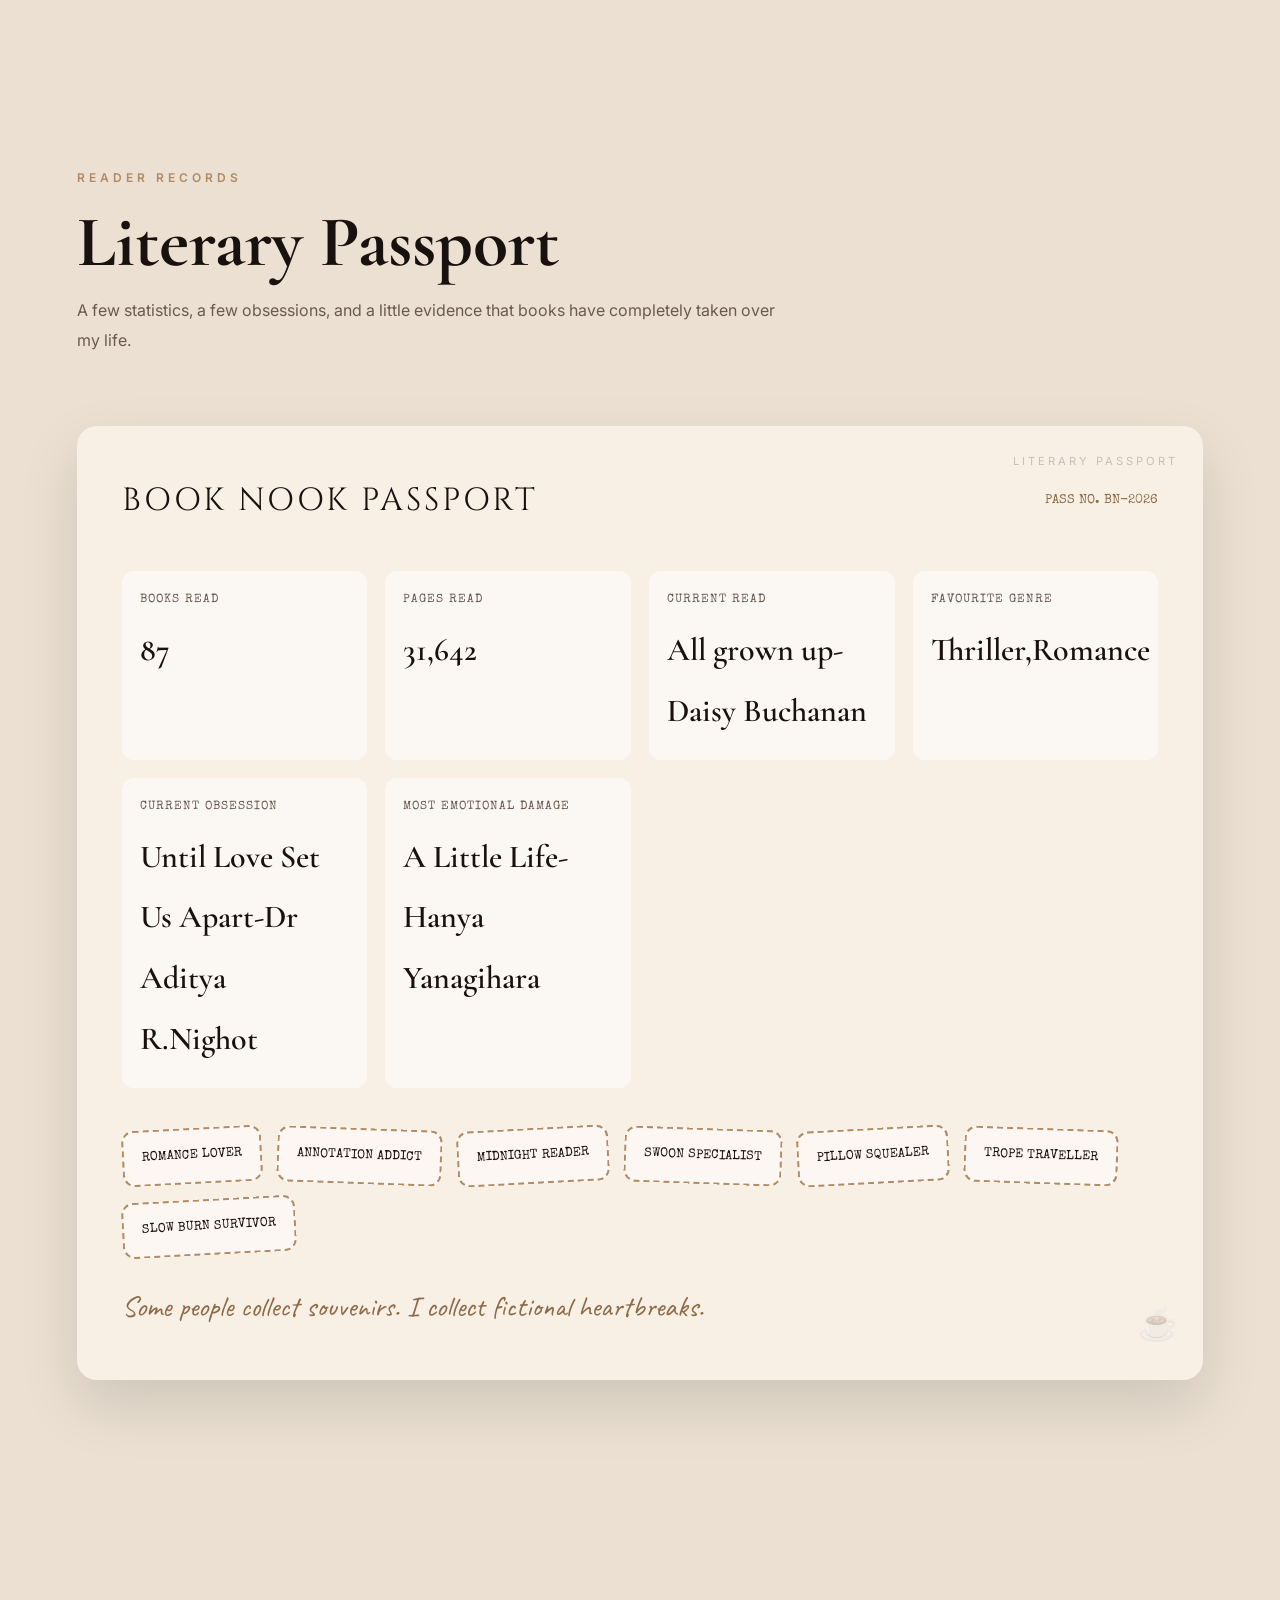
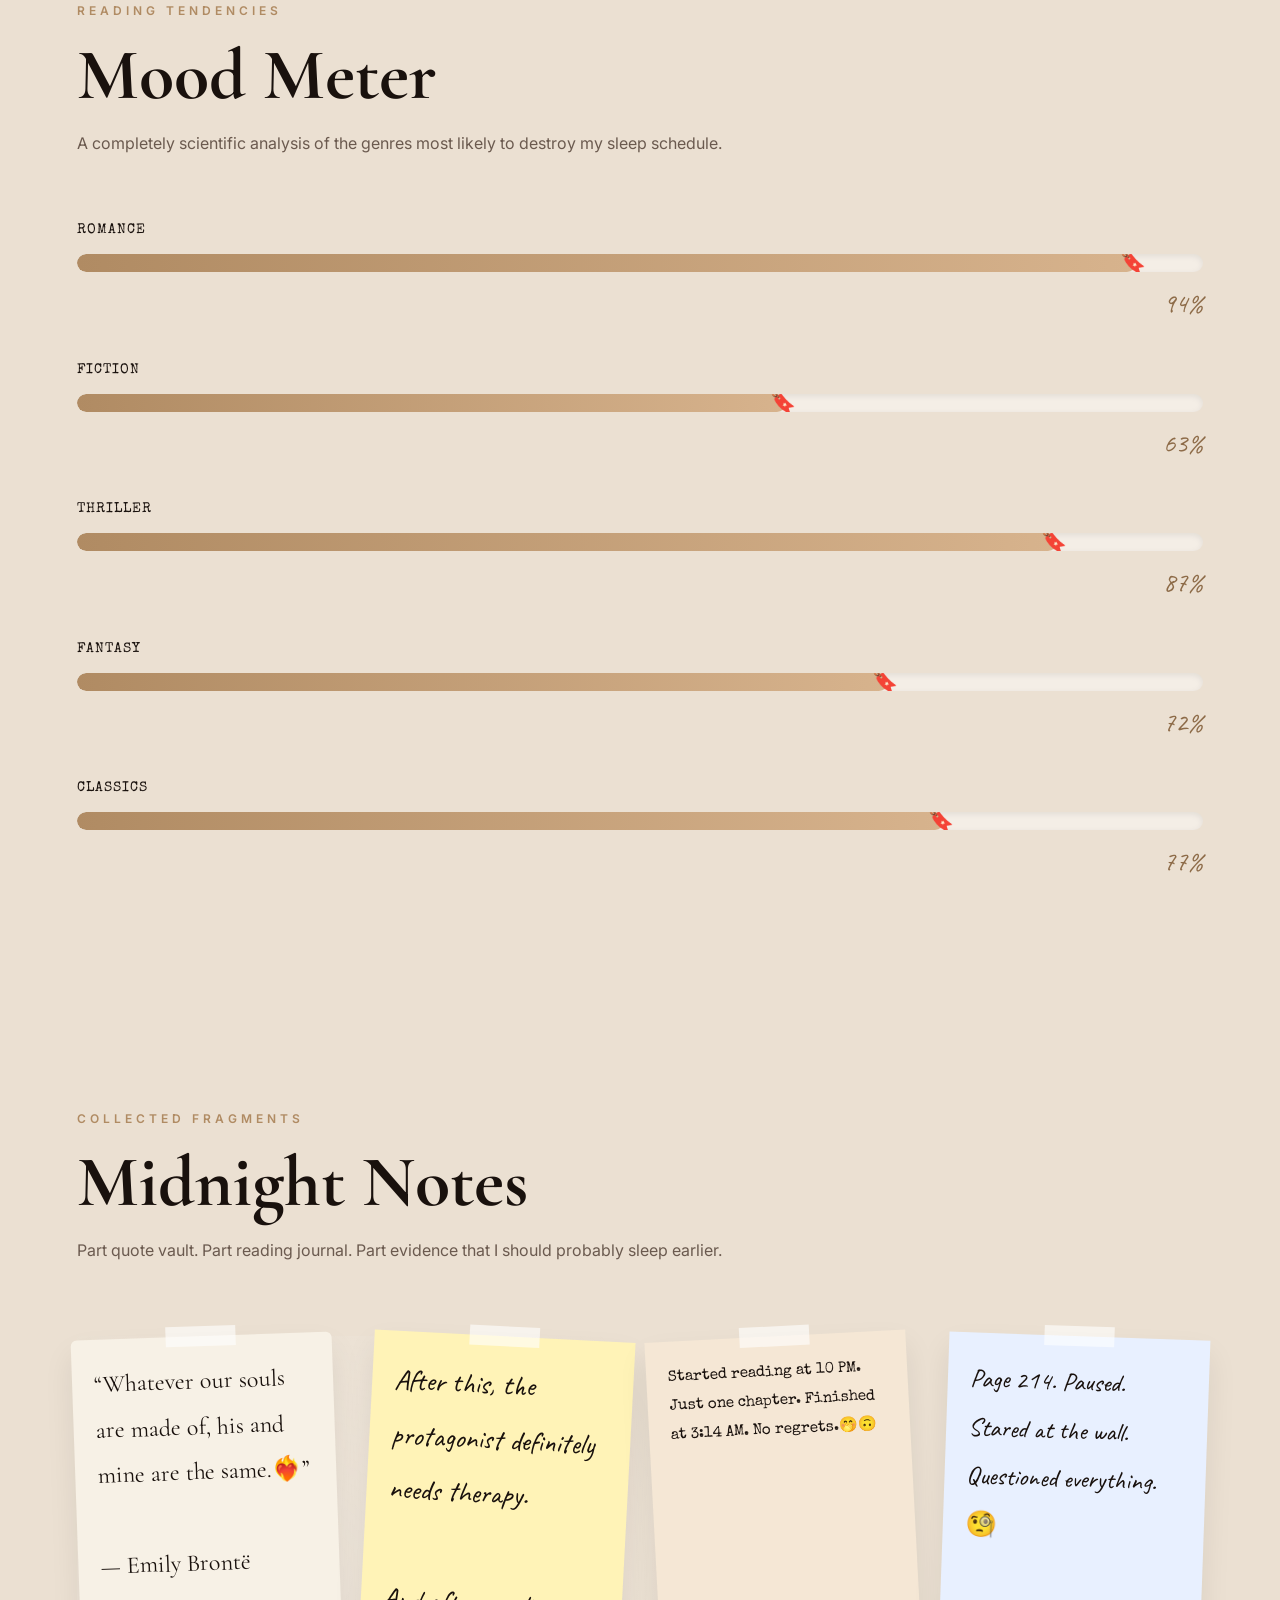
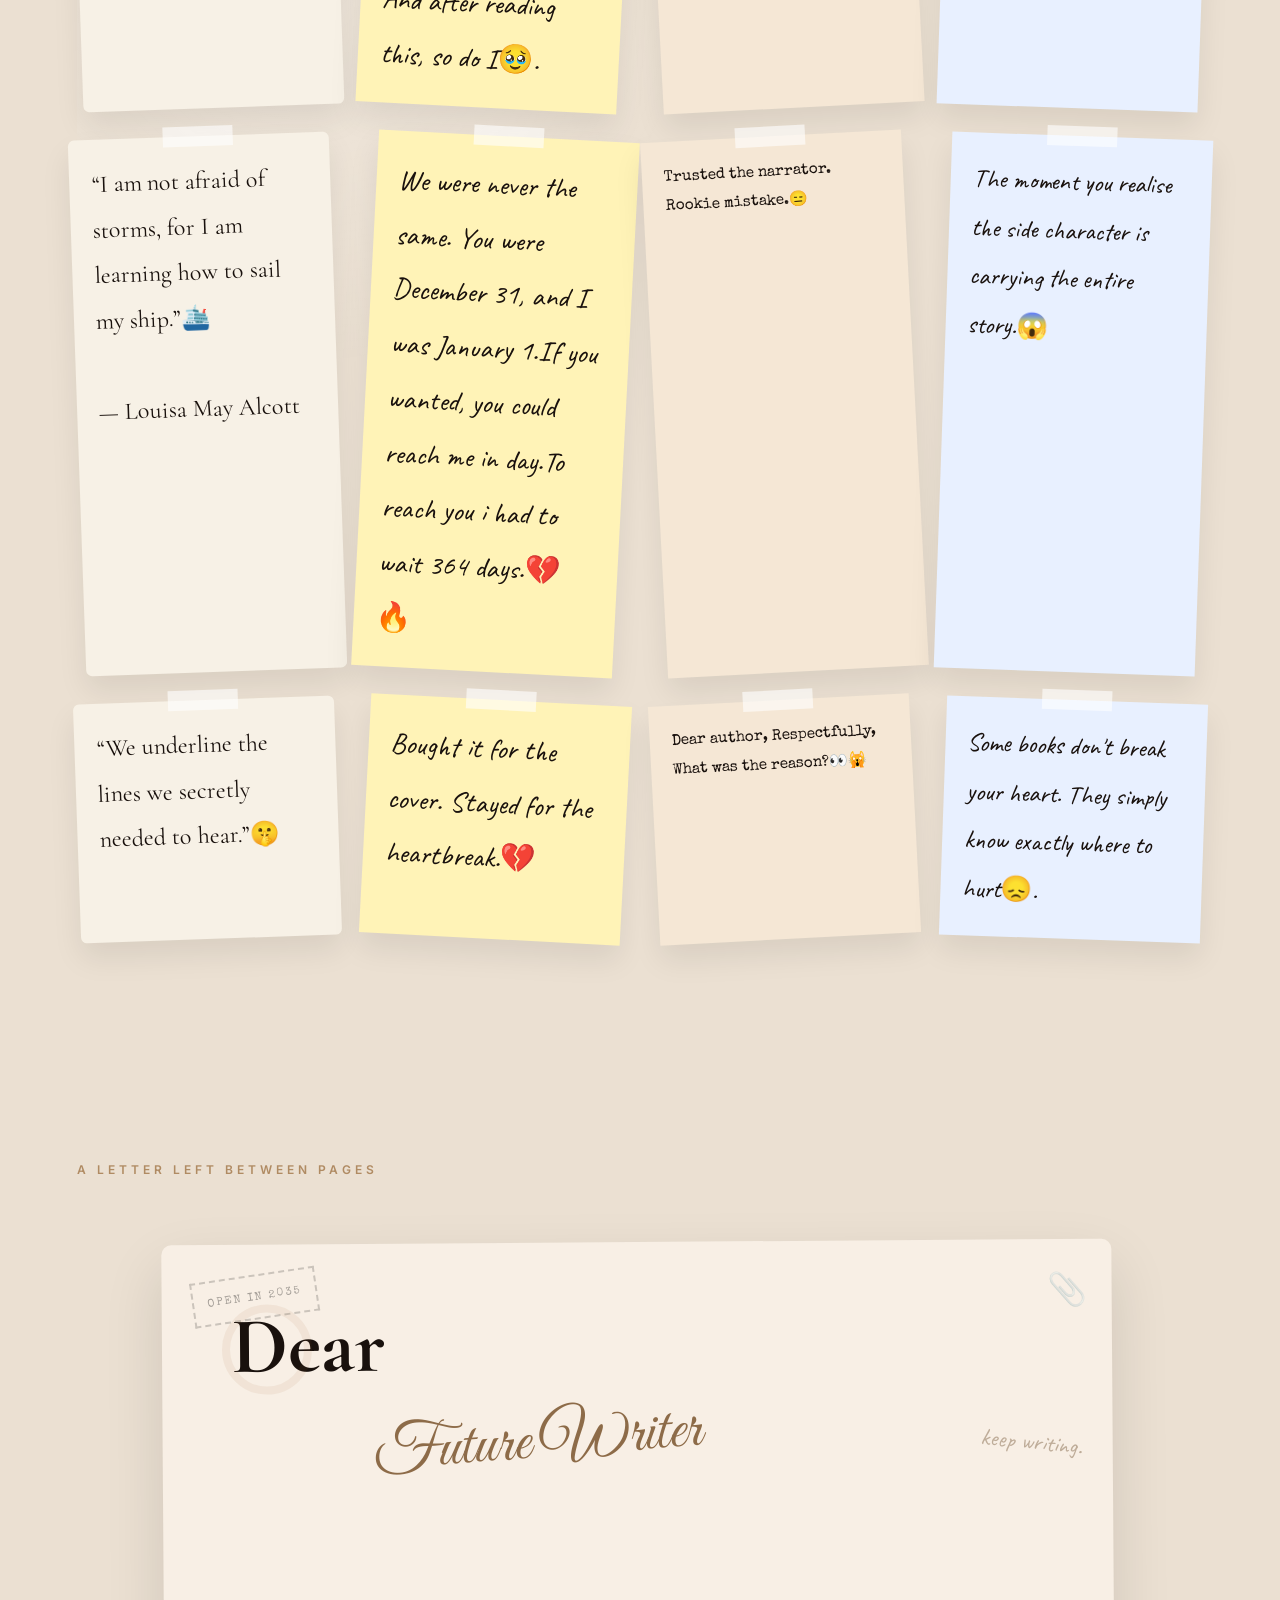
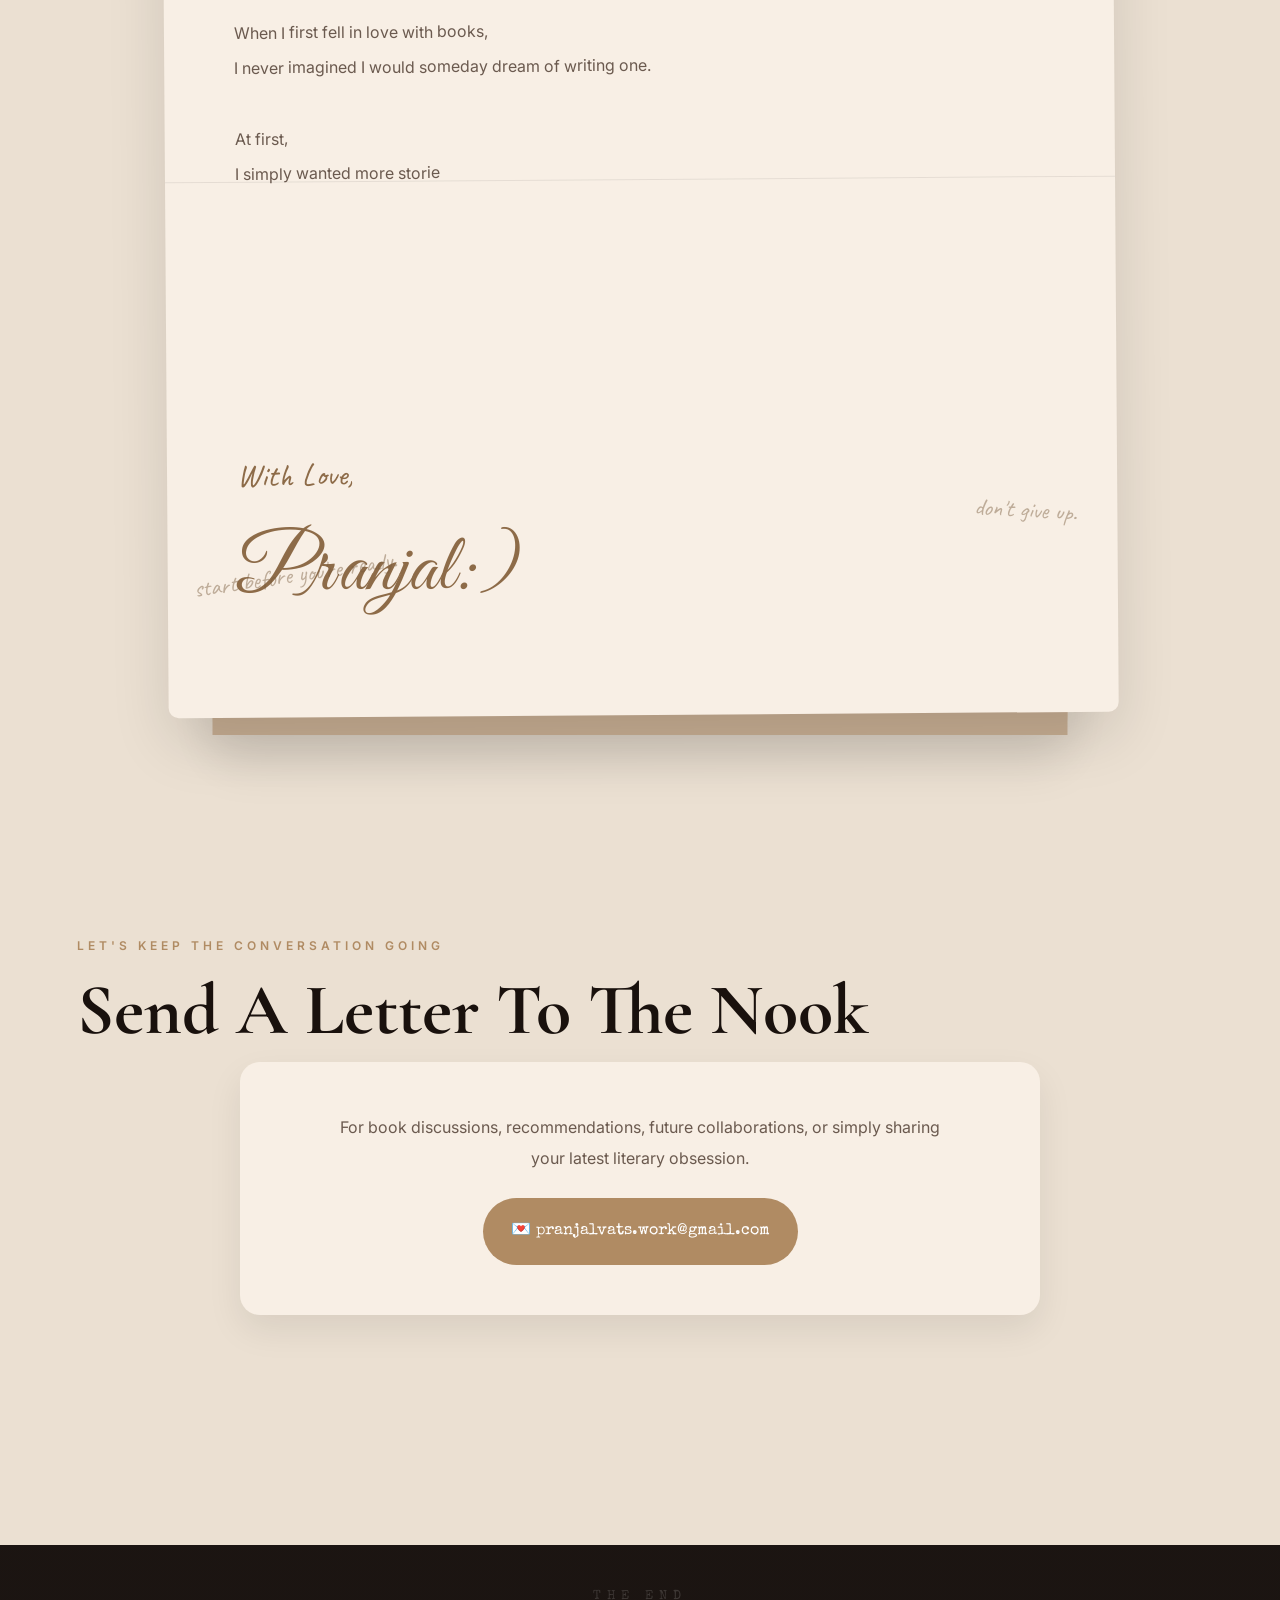
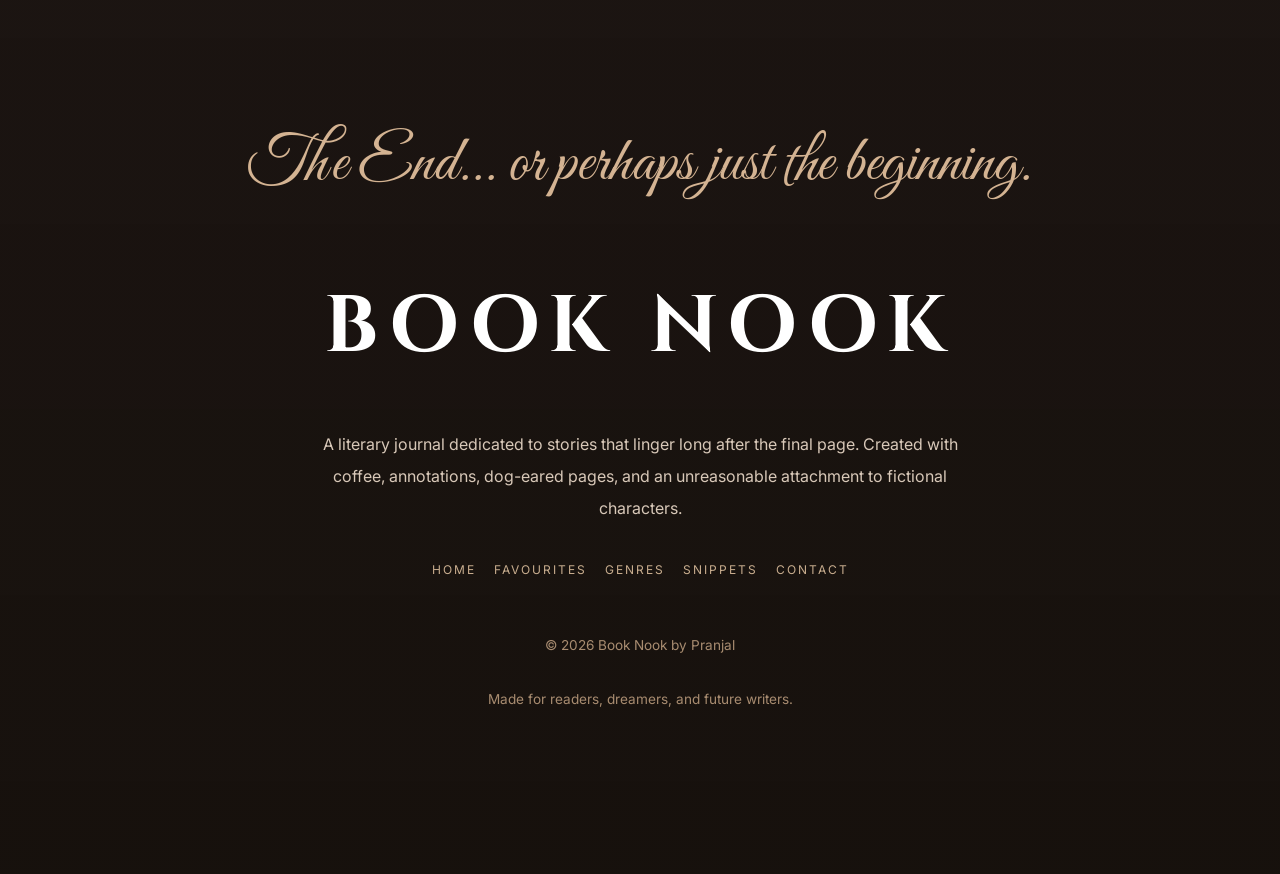
==== commit 55be1007: "Update index.html" ====
--- a/index.html
+++ b/index.html
@@ -476,11 +476,11 @@
 }
 
 h1{
-font-size:70% !important;
+font-size:80% !important;
 }
 
 h2{
-font-size:75% !important;
+font-size:95% !important;
 }
 
 h3{
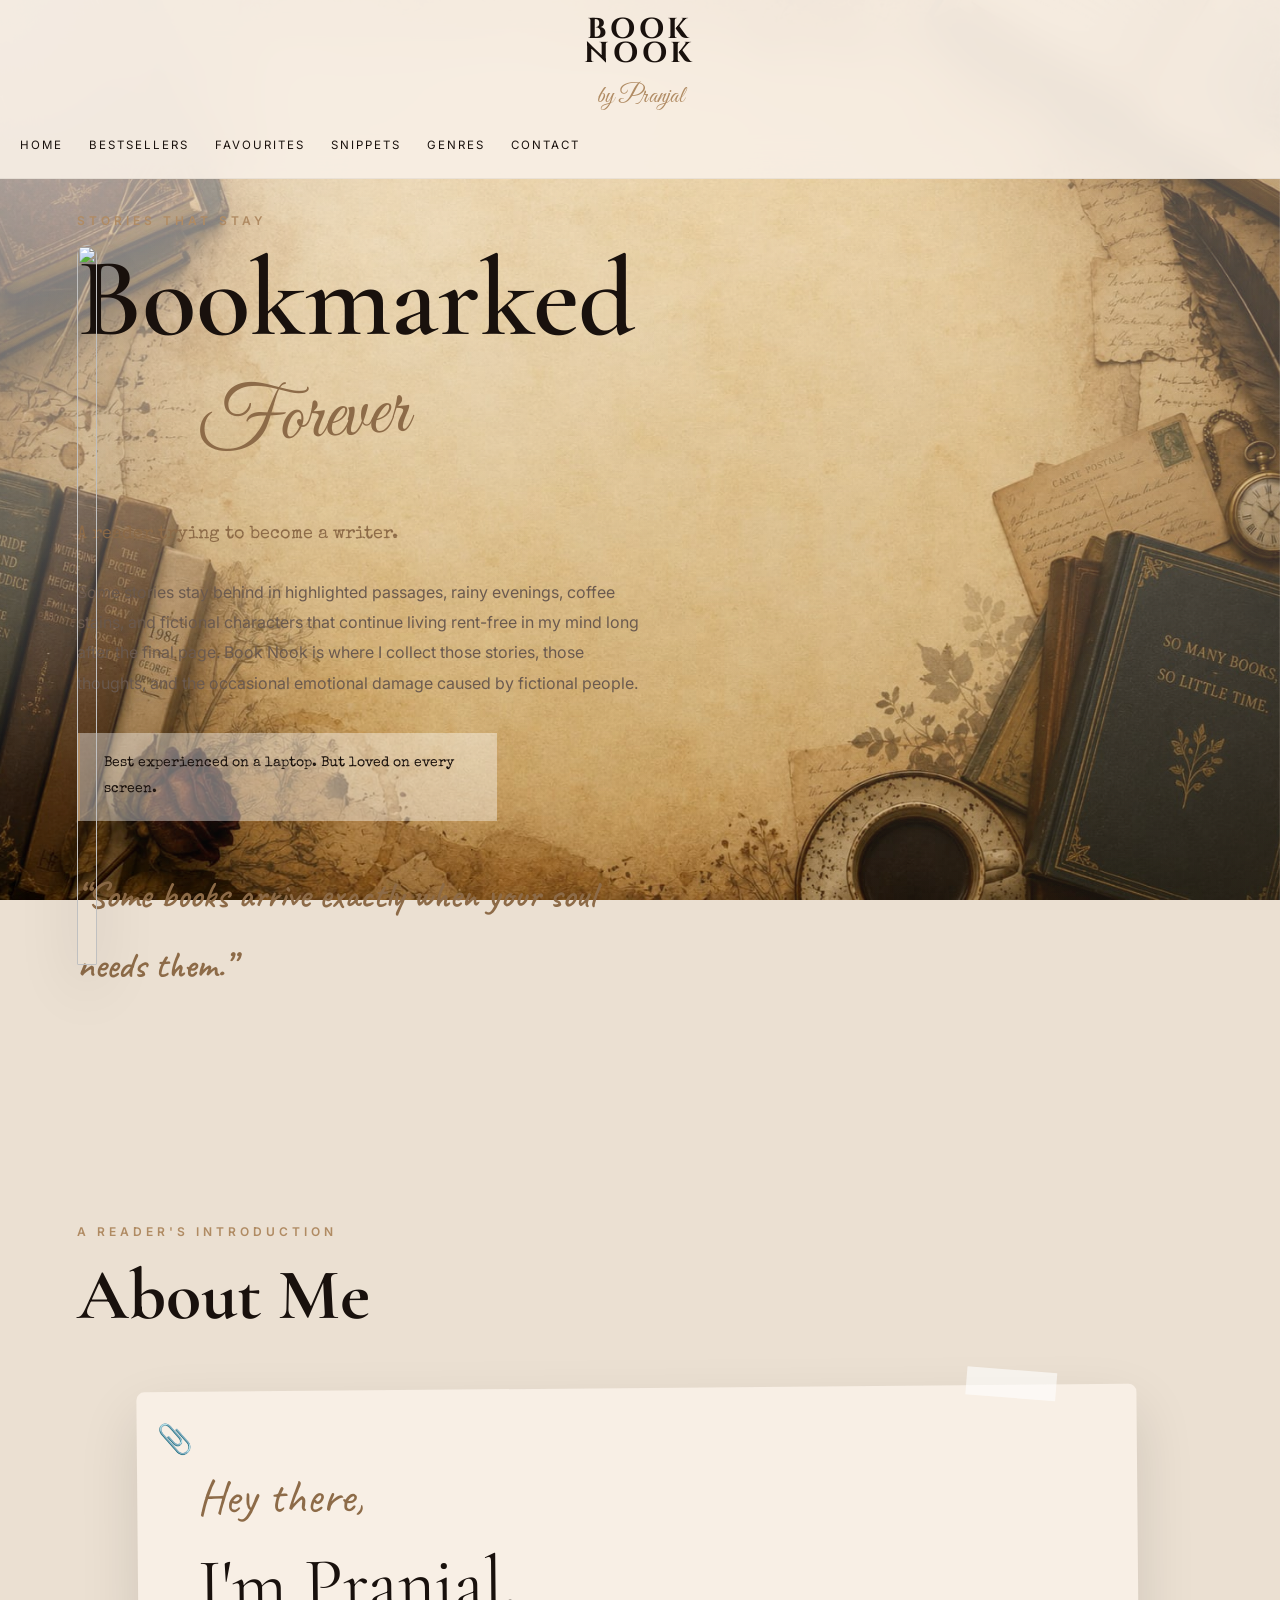
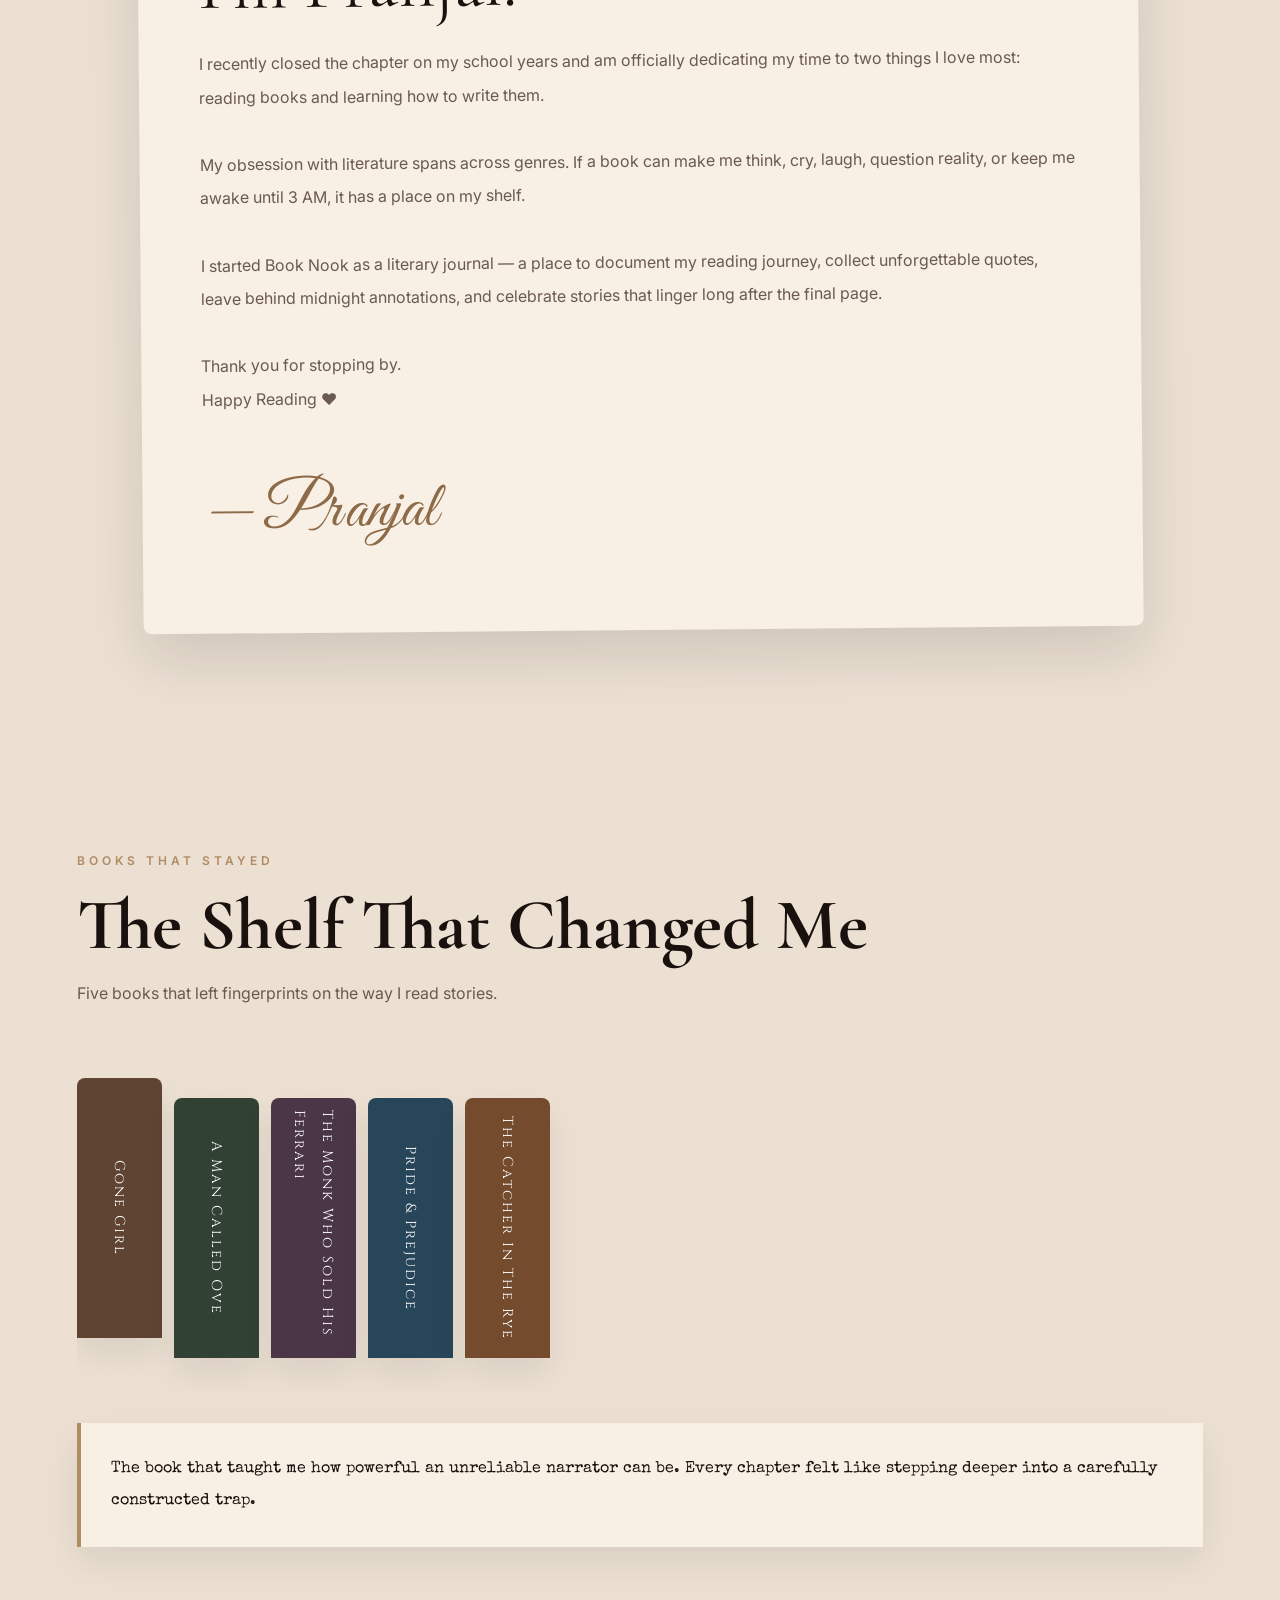
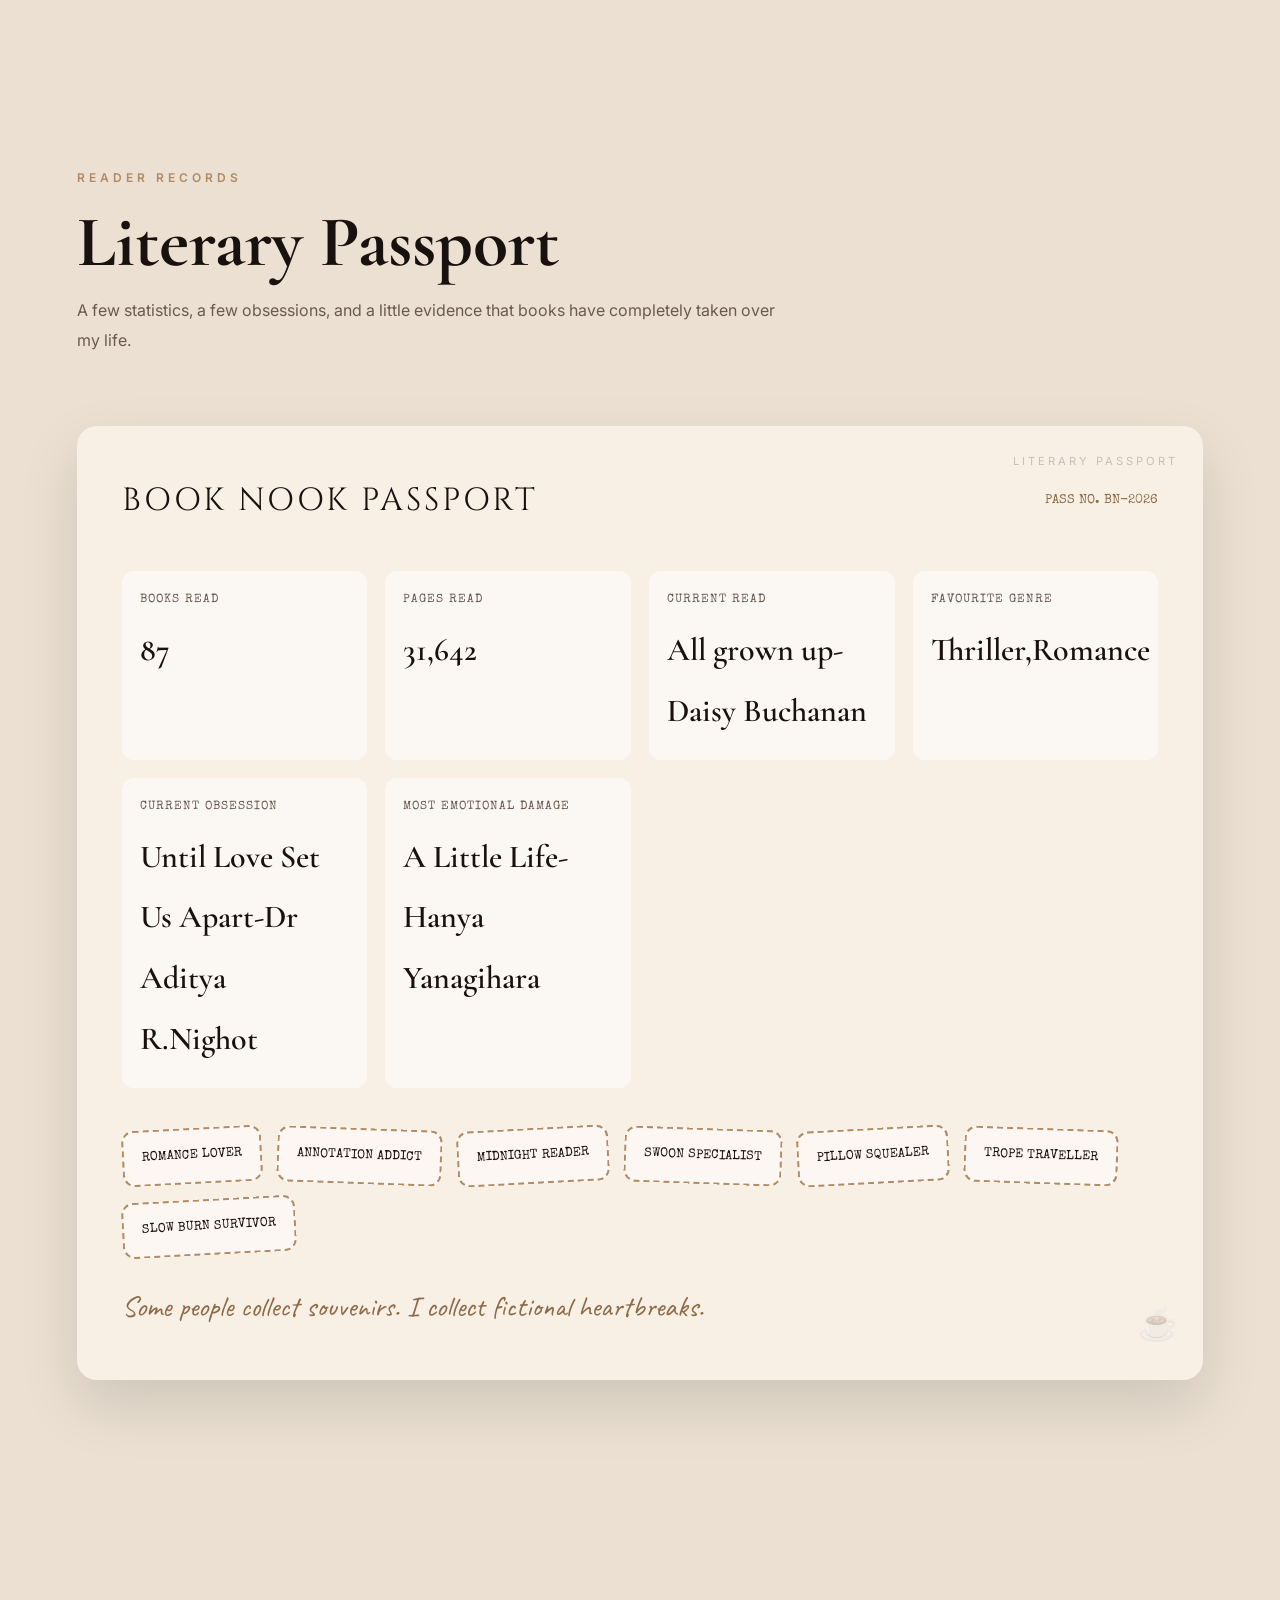
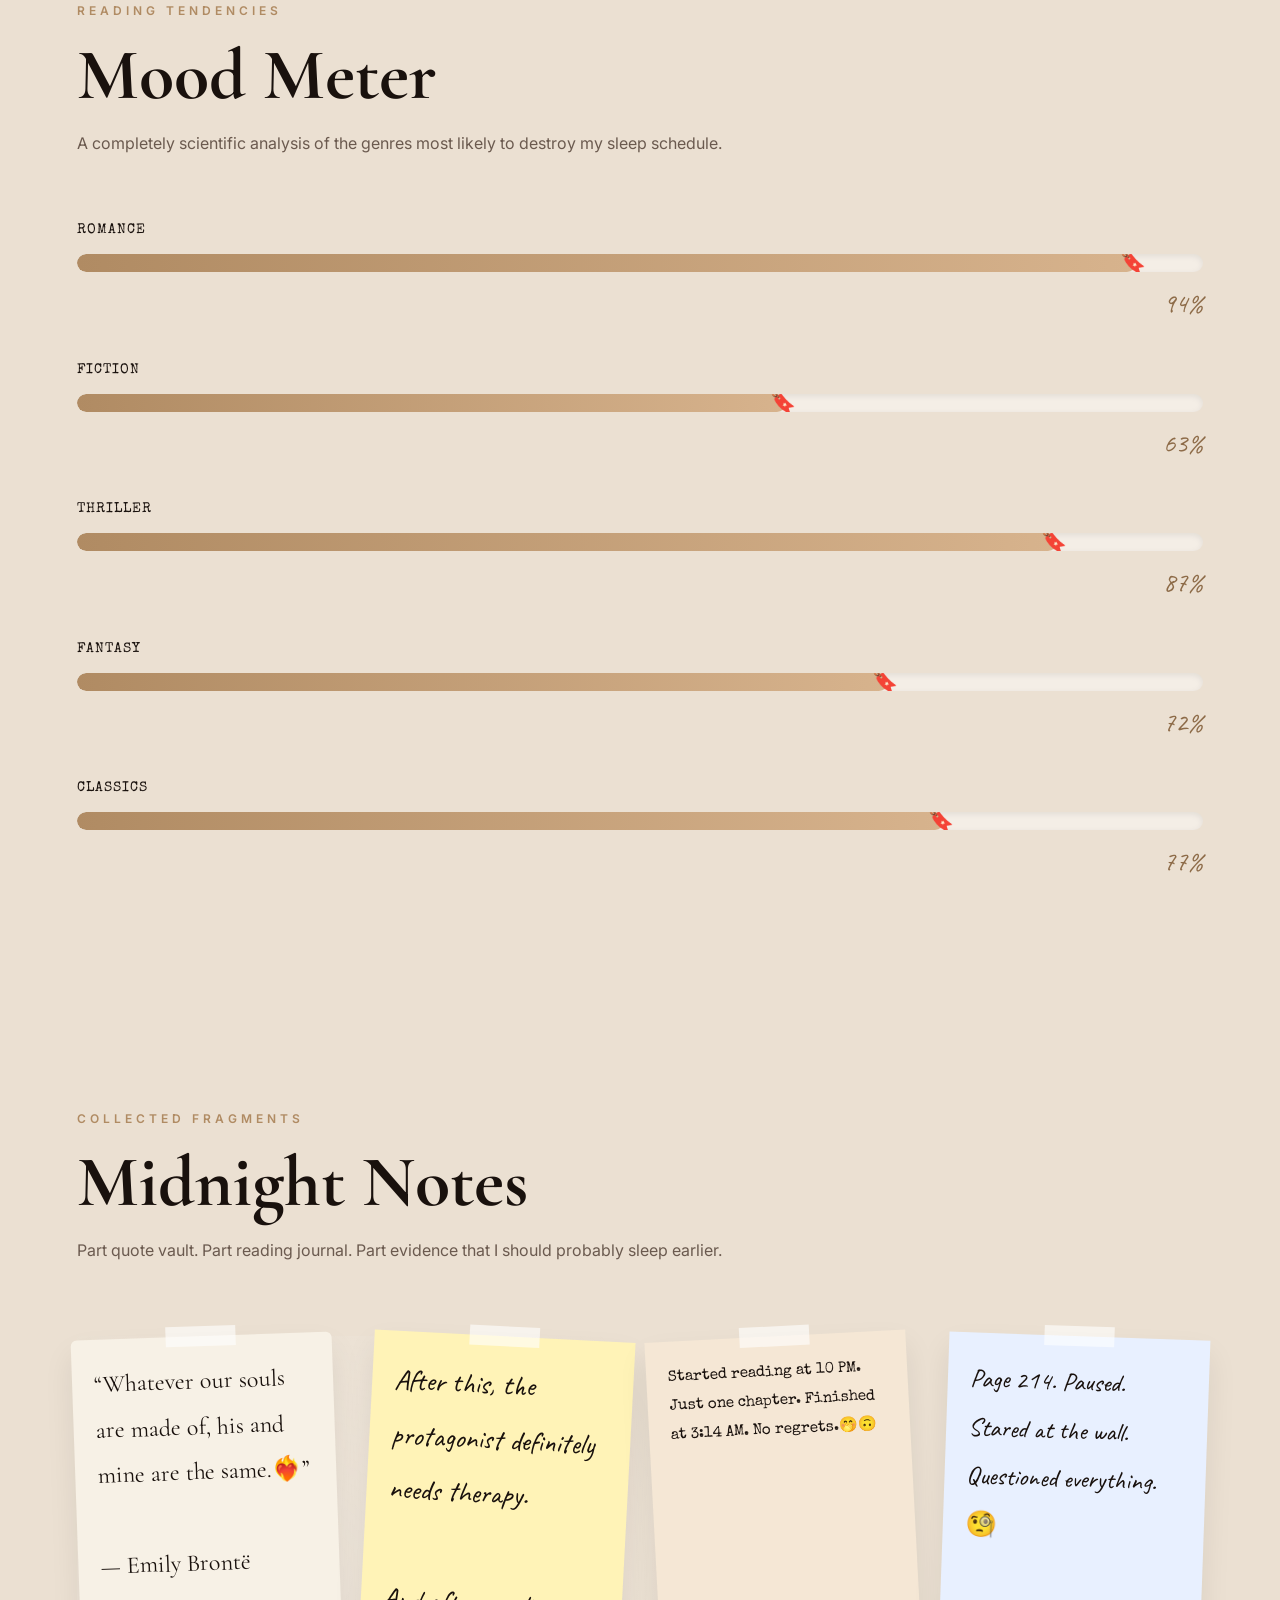
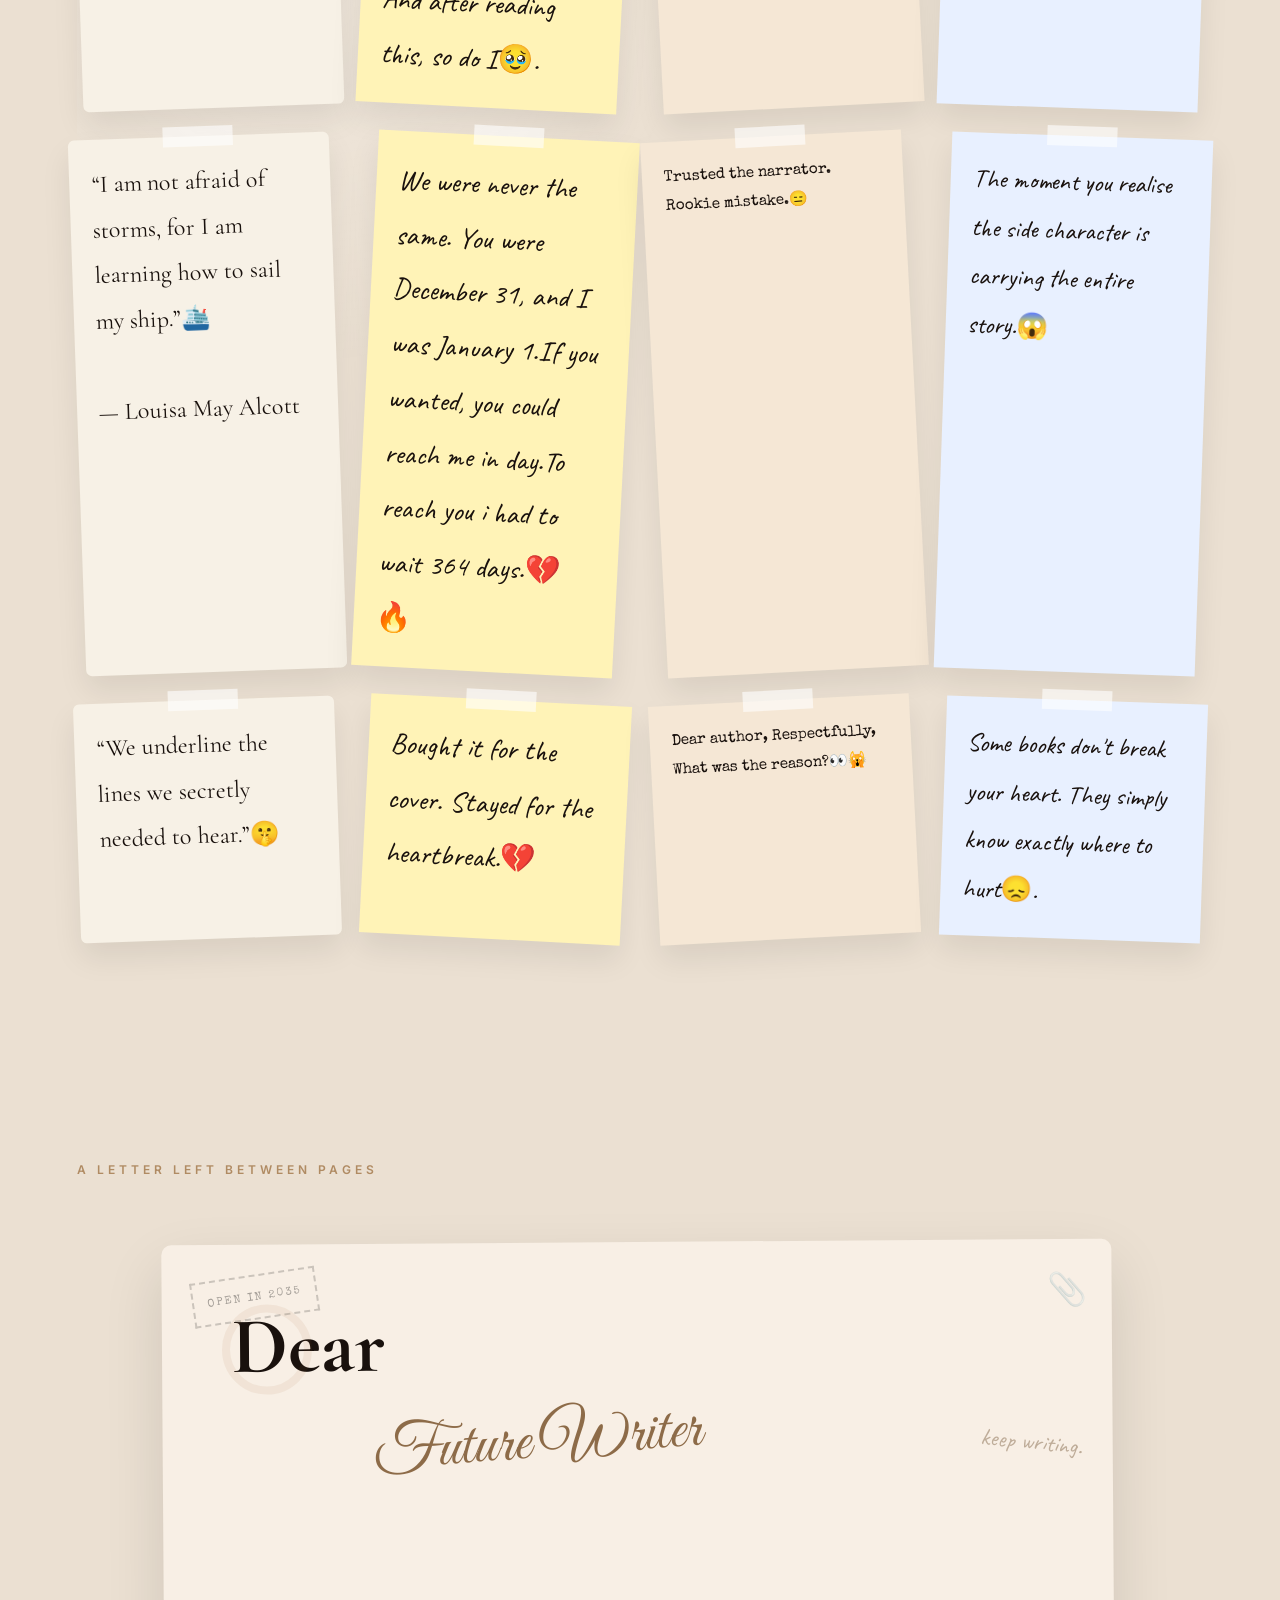
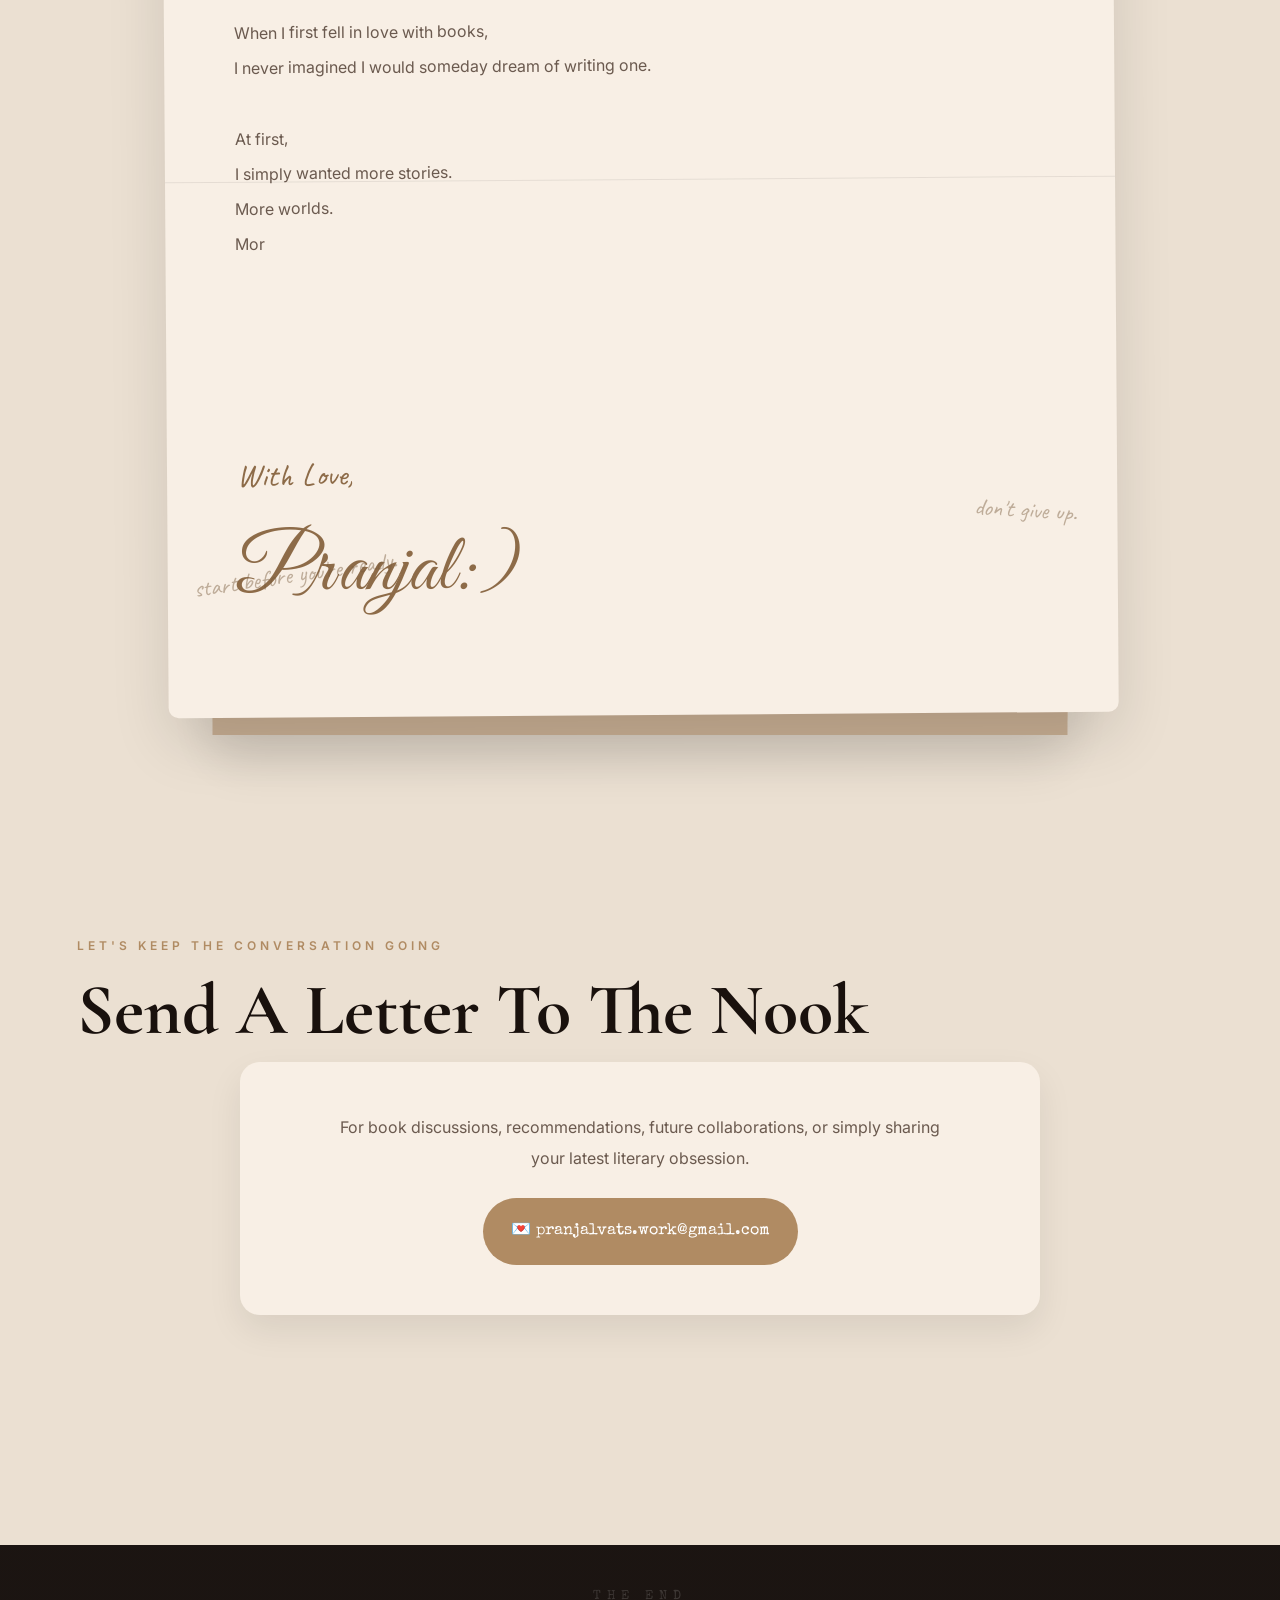
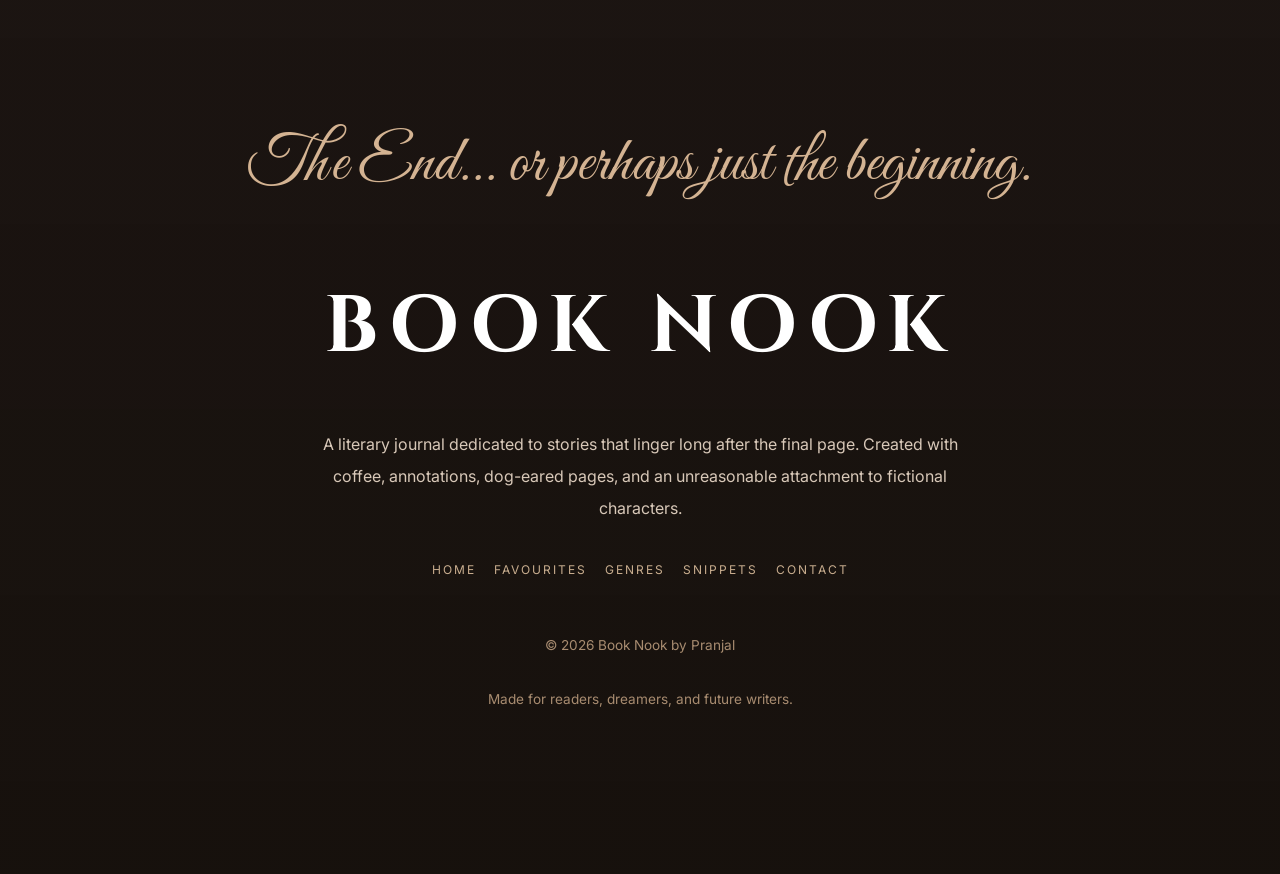
==== commit 686d6f88: "Update index.html" ====
--- a/index.html
+++ b/index.html
@@ -429,7 +429,7 @@
 
 overflow:hidden;
 
-position:relative;
+position: absolute;
 
 border-radius:
 260px 260px 30px 30px;
@@ -476,7 +476,7 @@
 }
 
 h1{
-font-size:80% !important;
+font-size:110% !important;
 }
 
 h2{
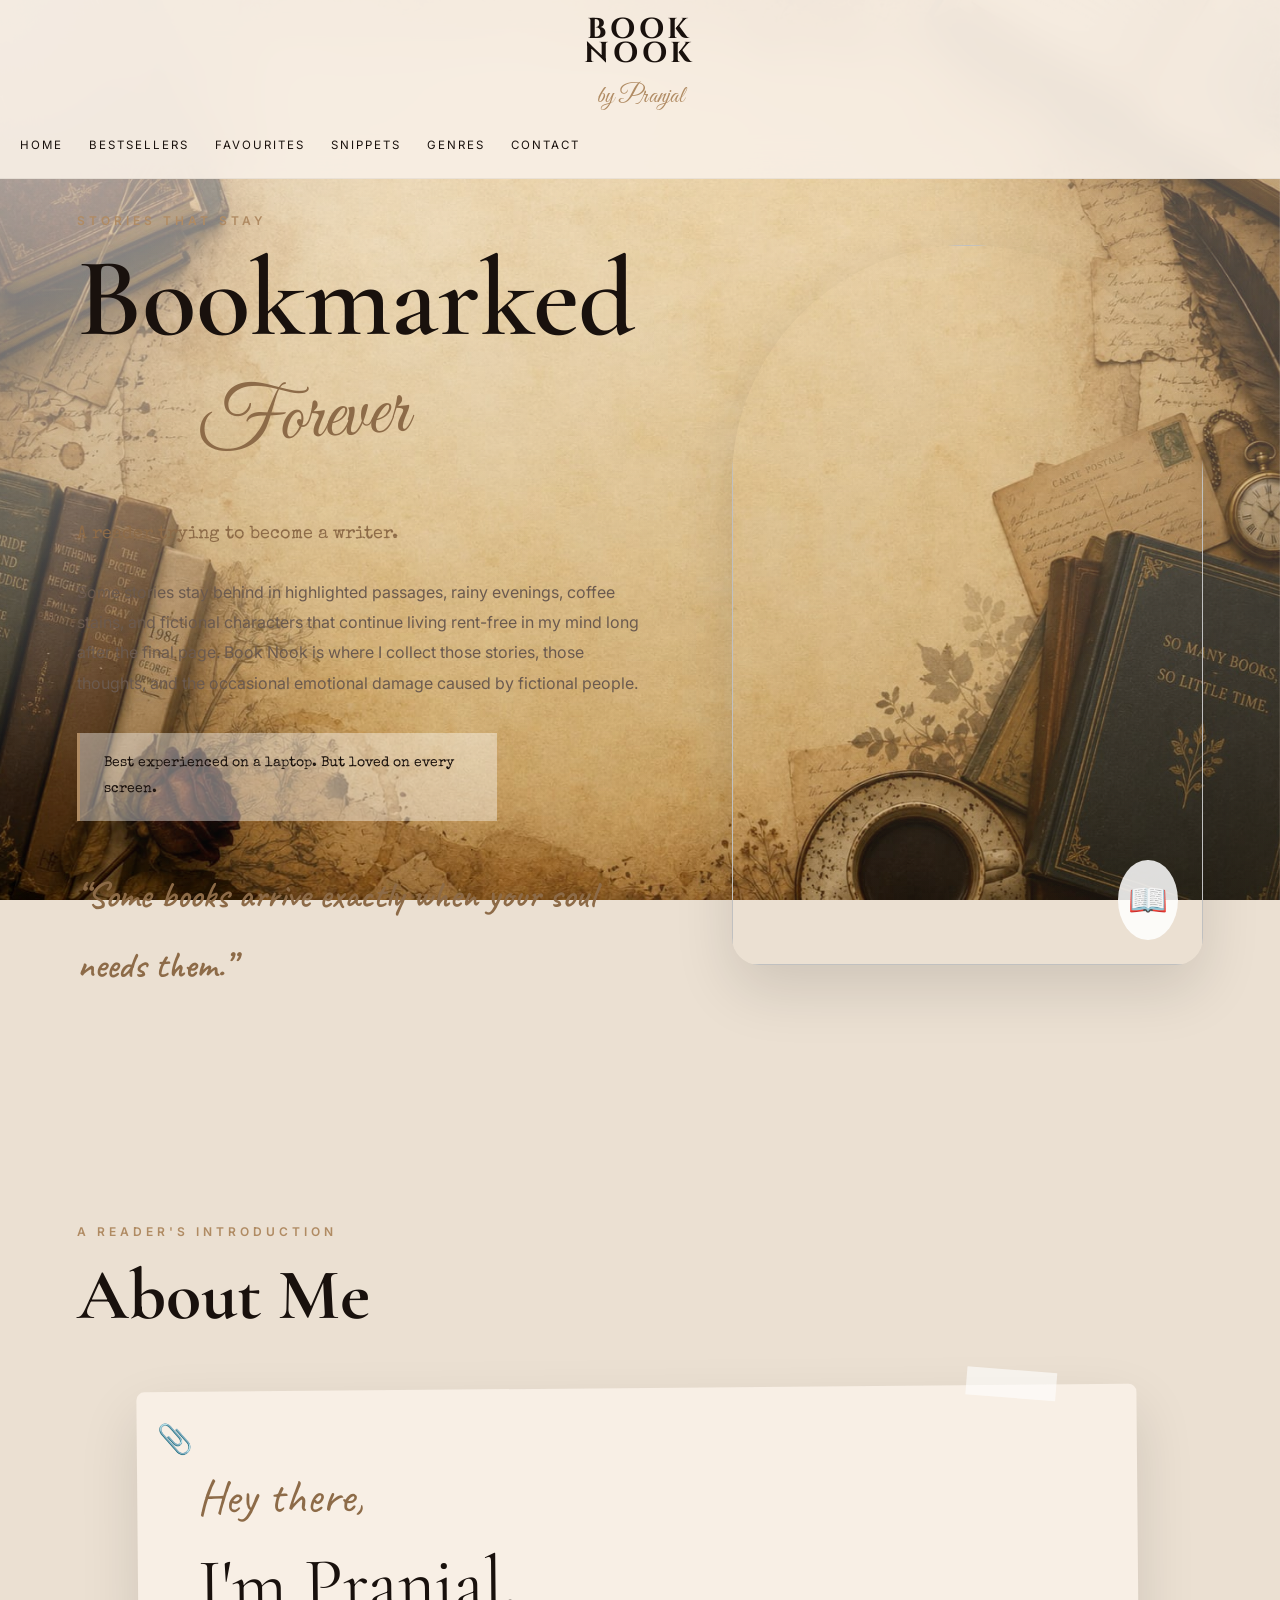
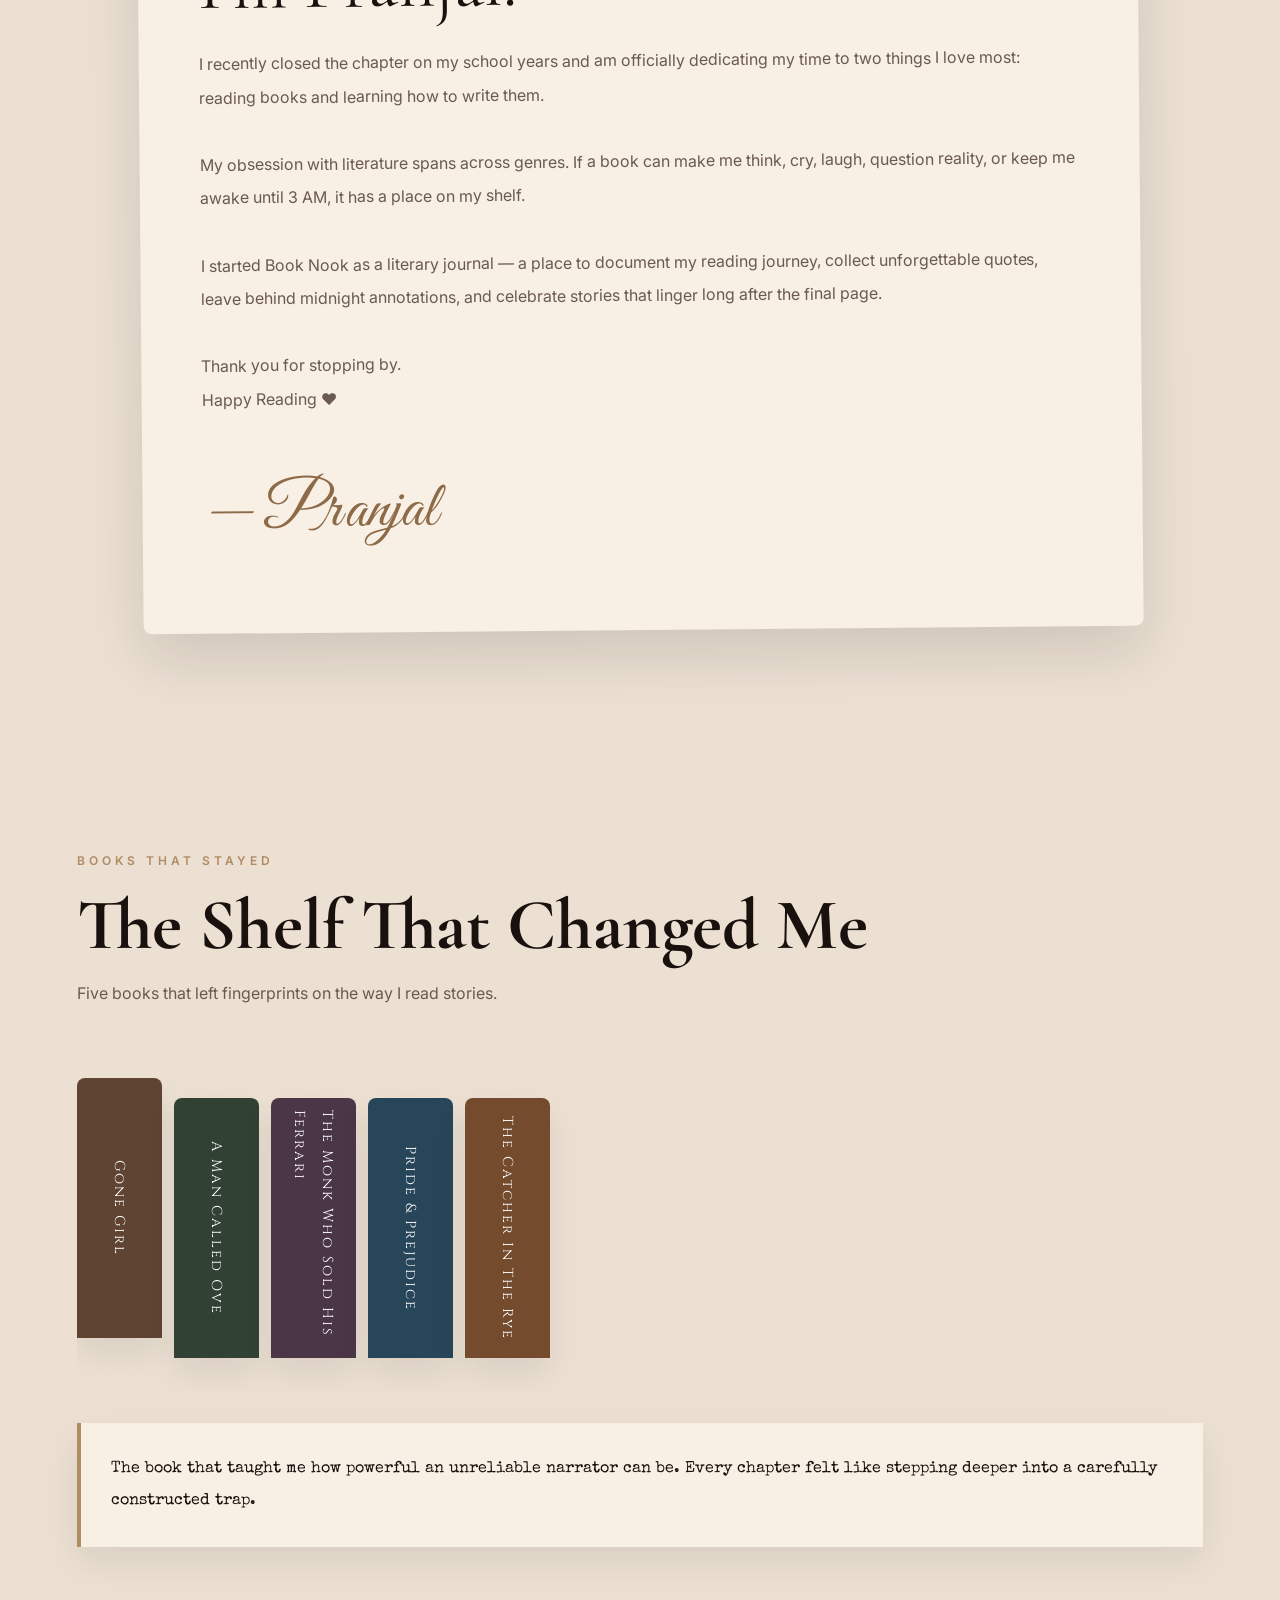
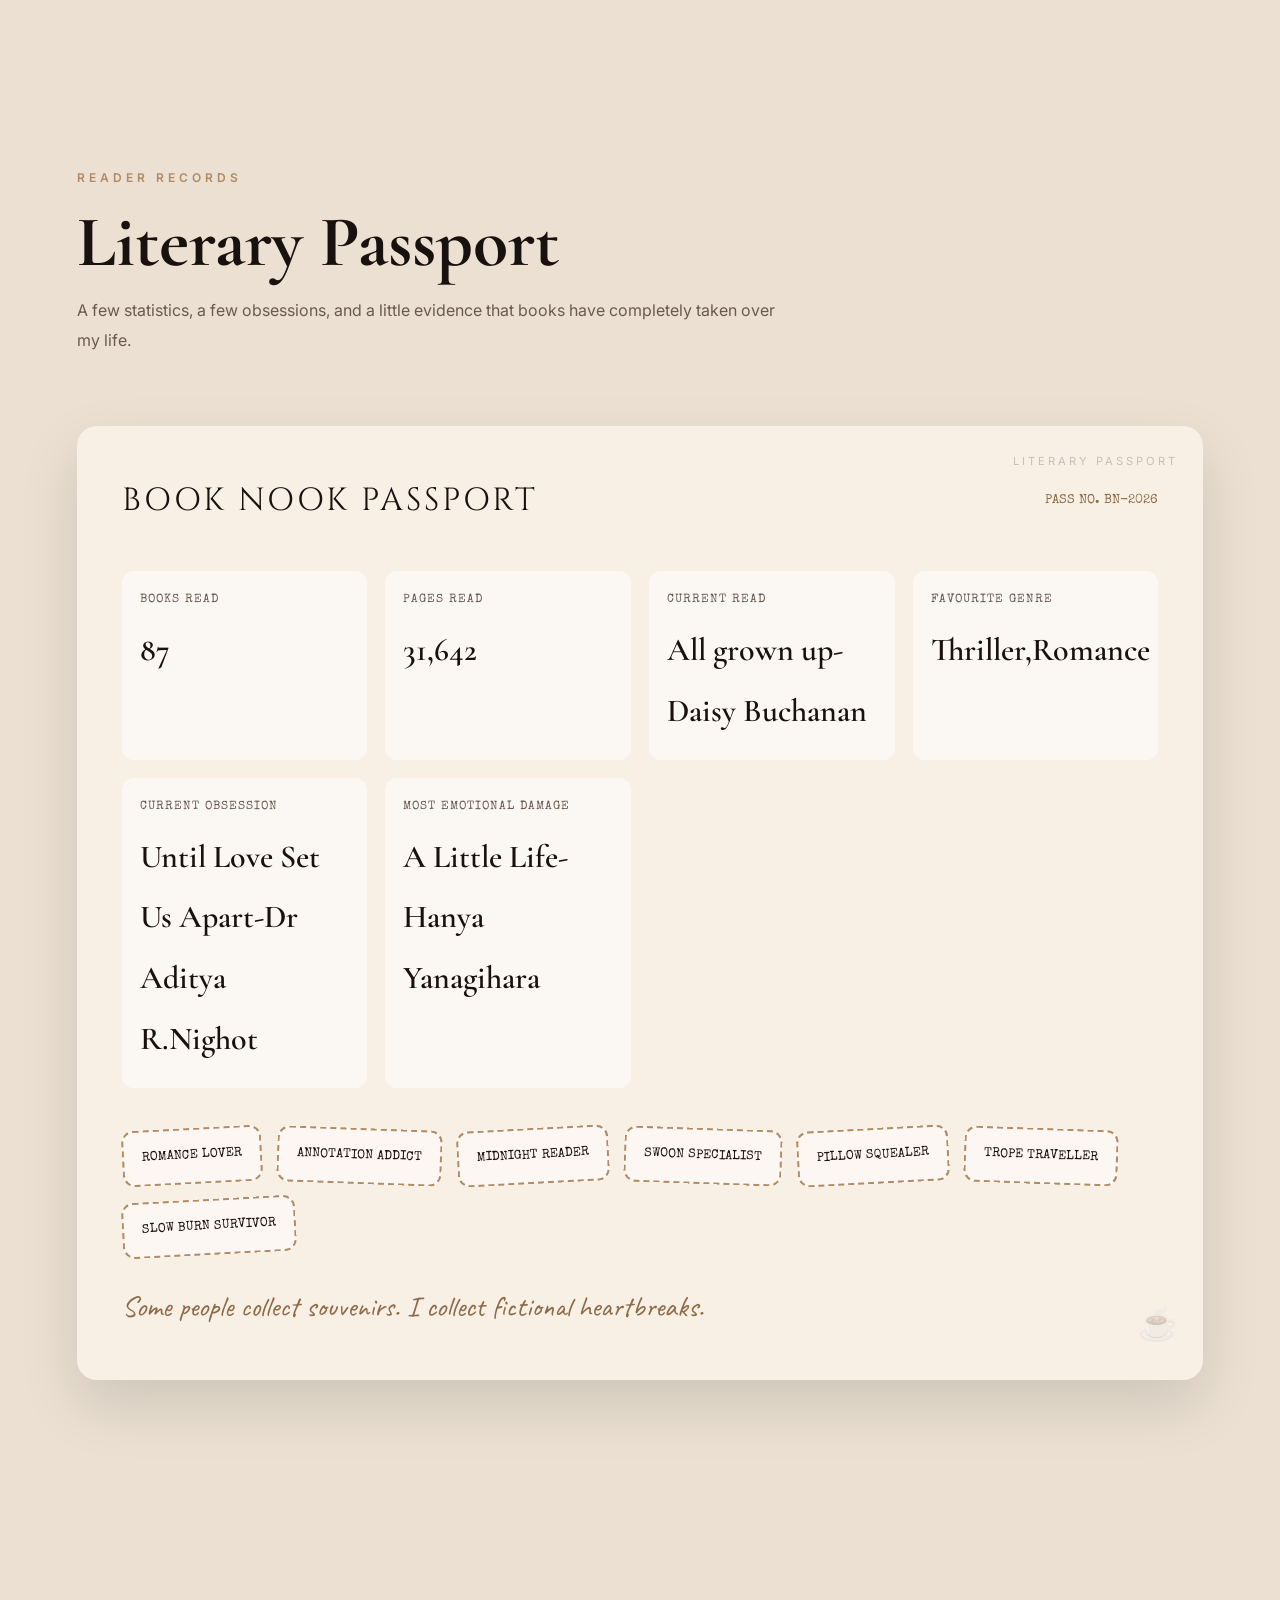
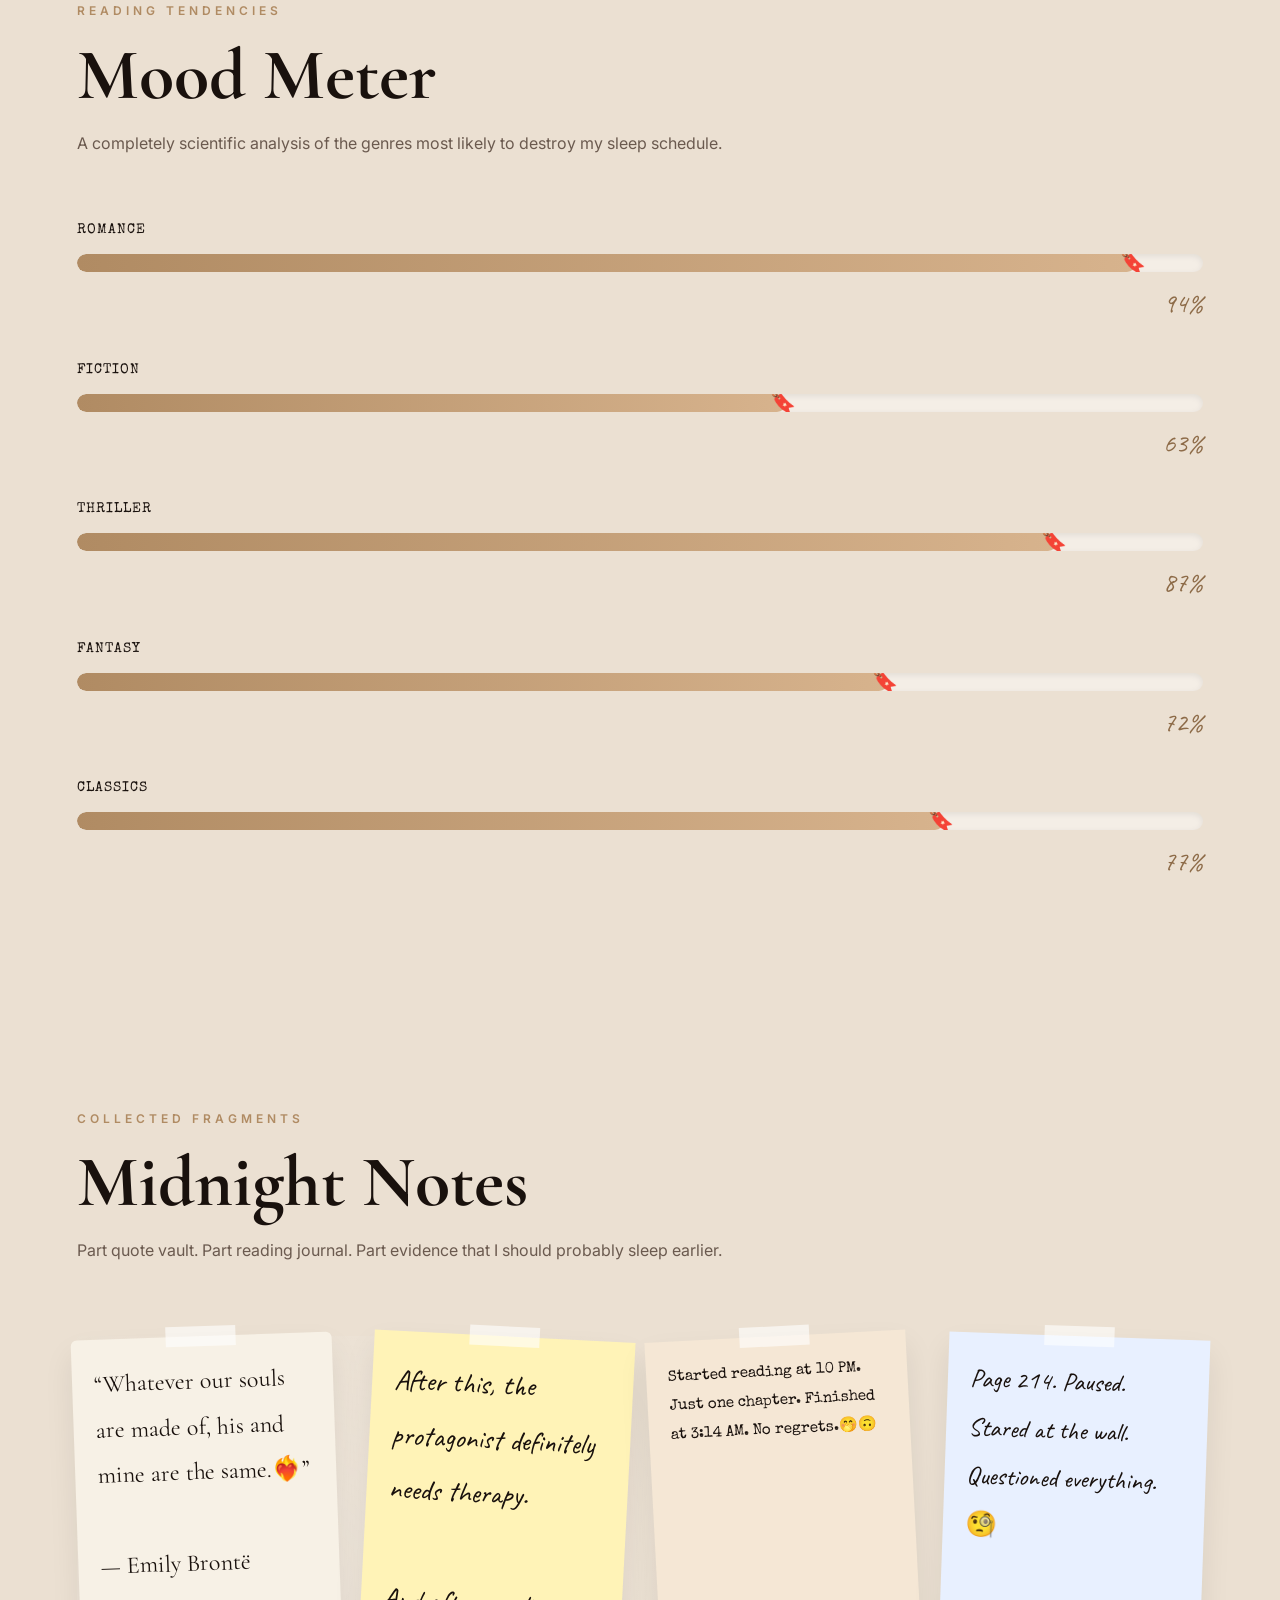
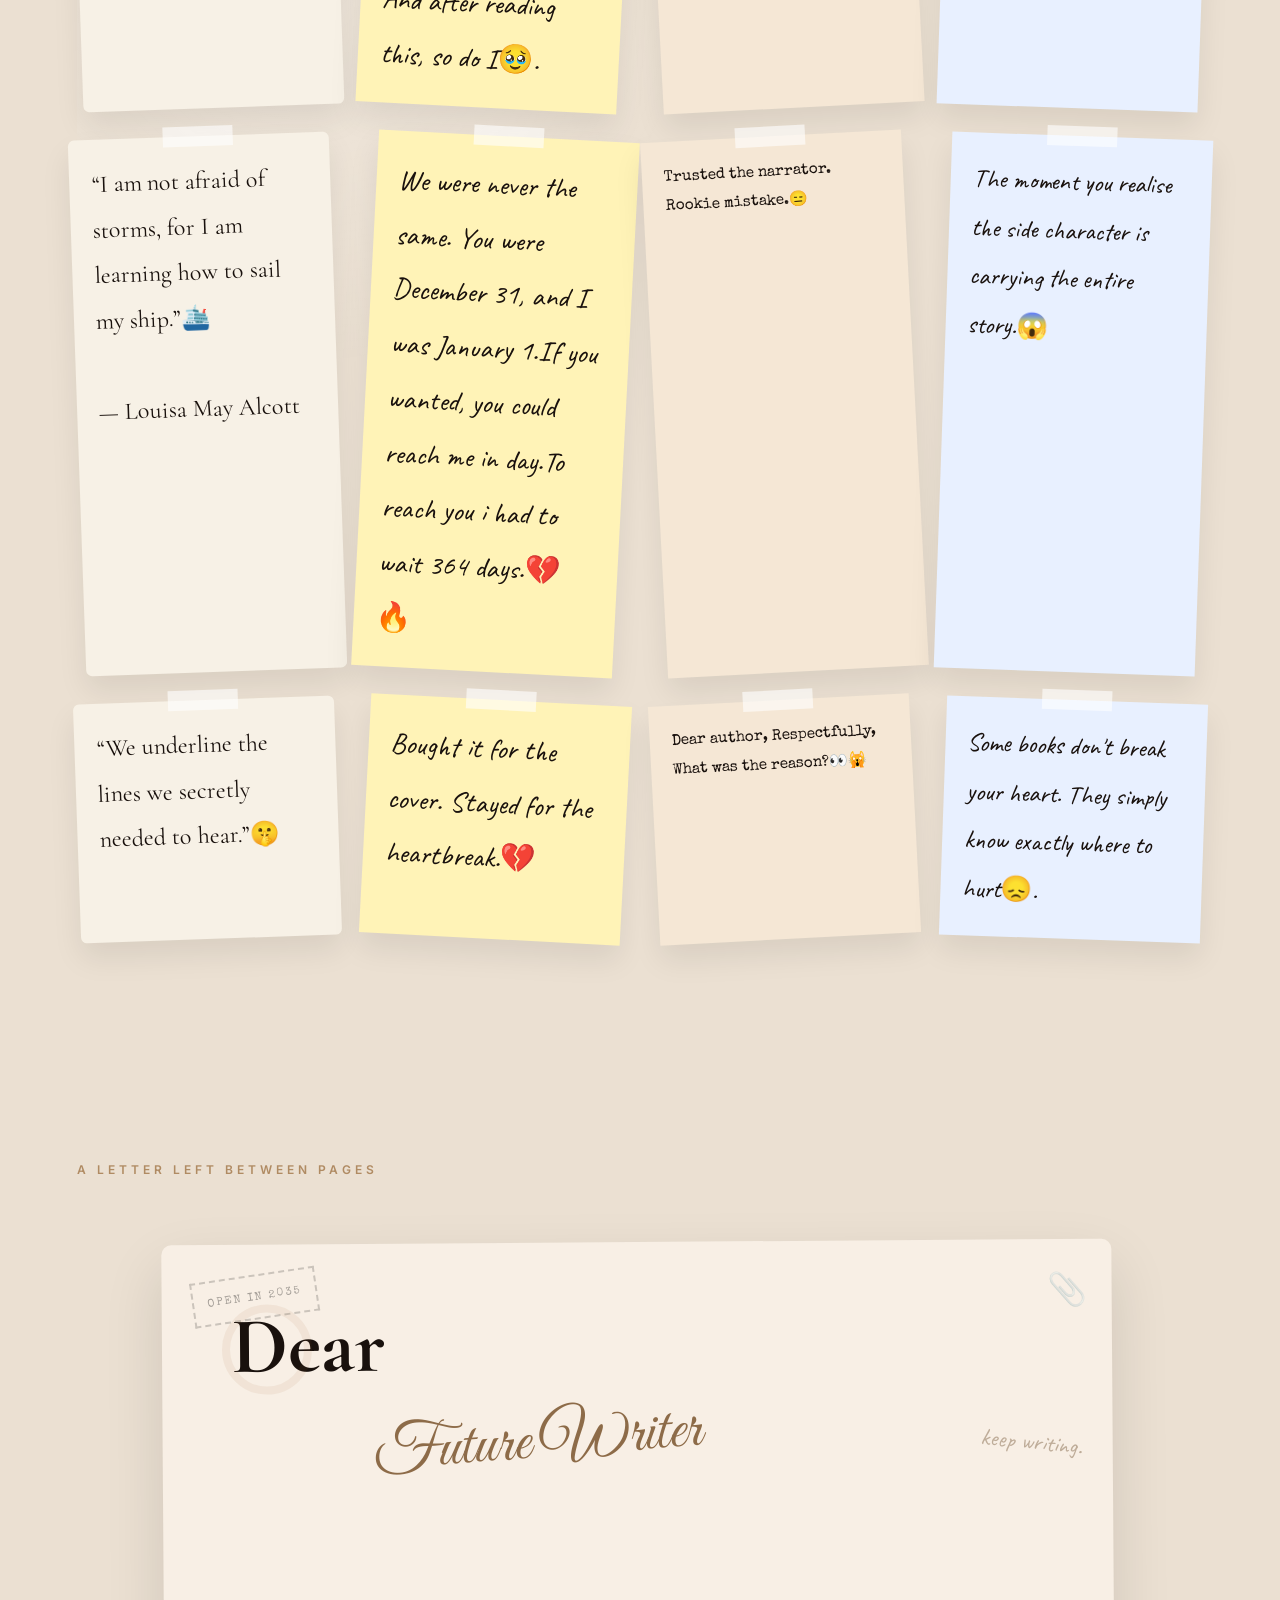
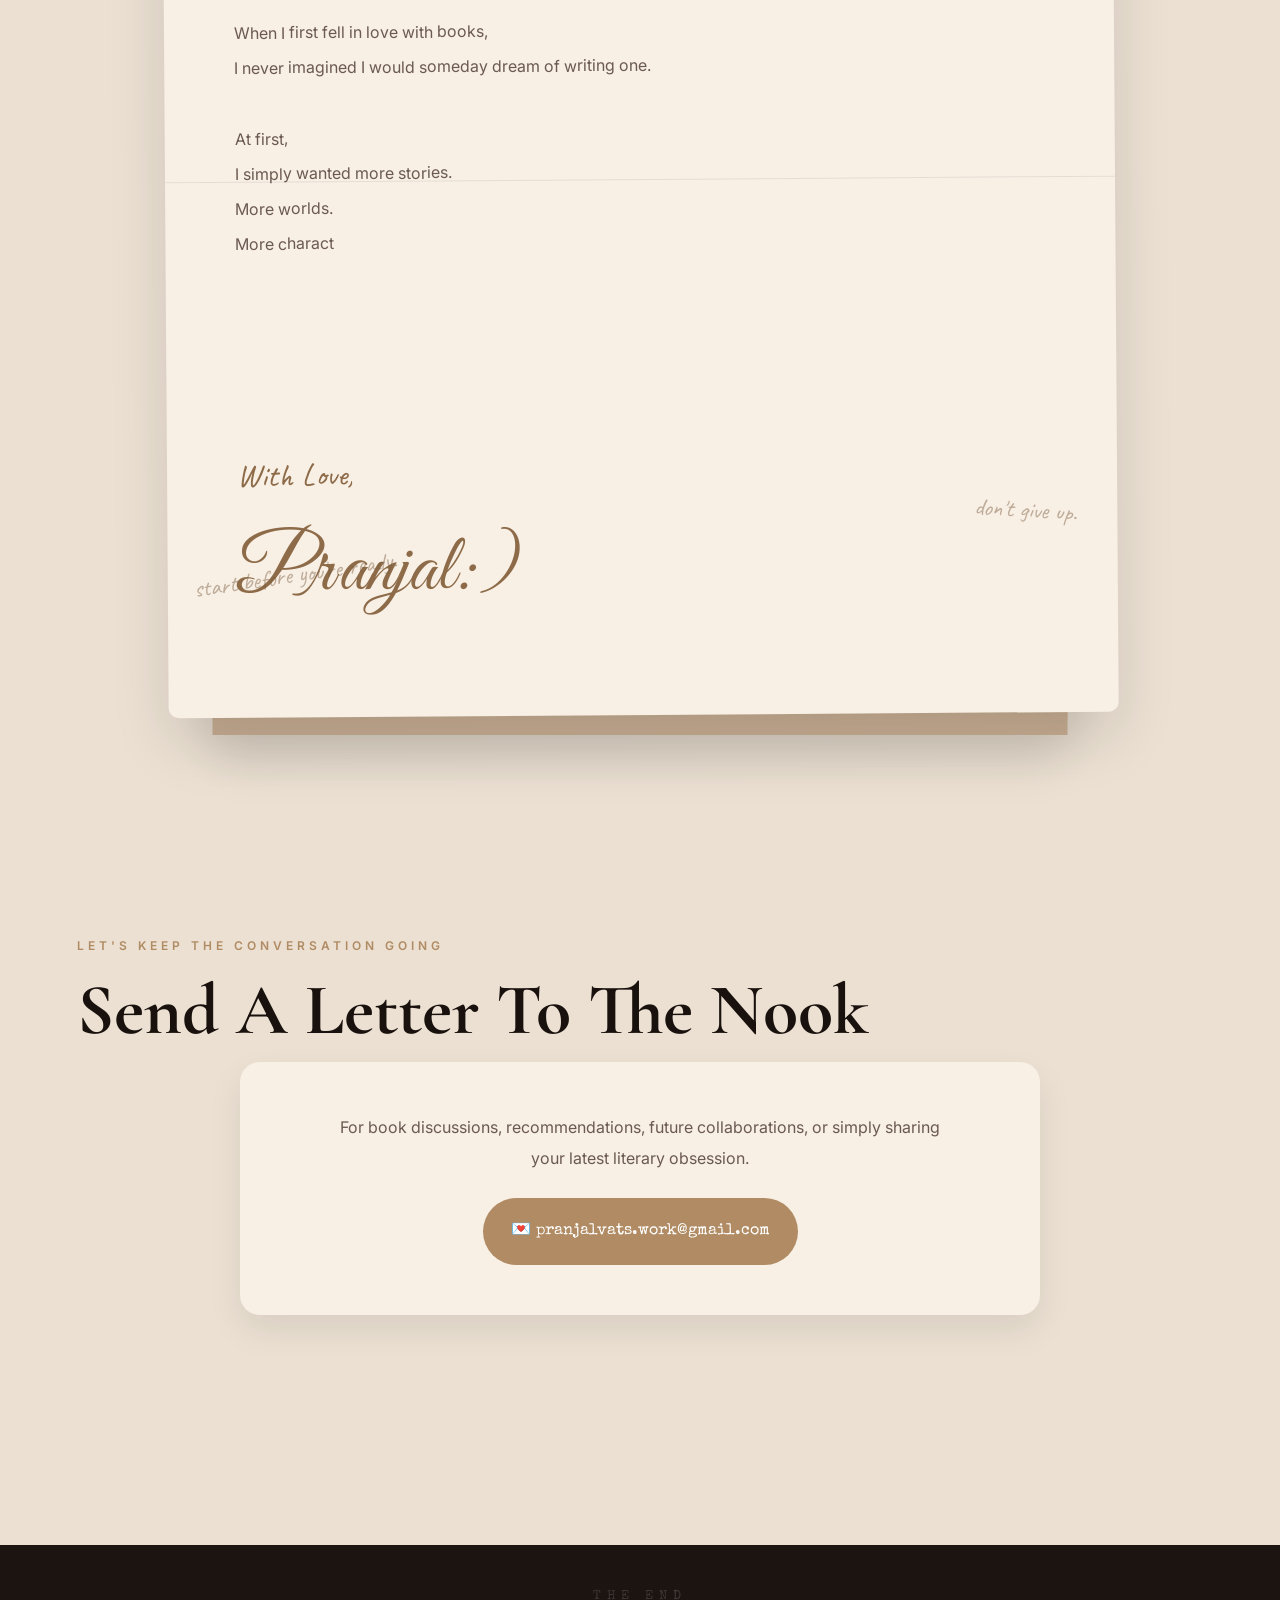
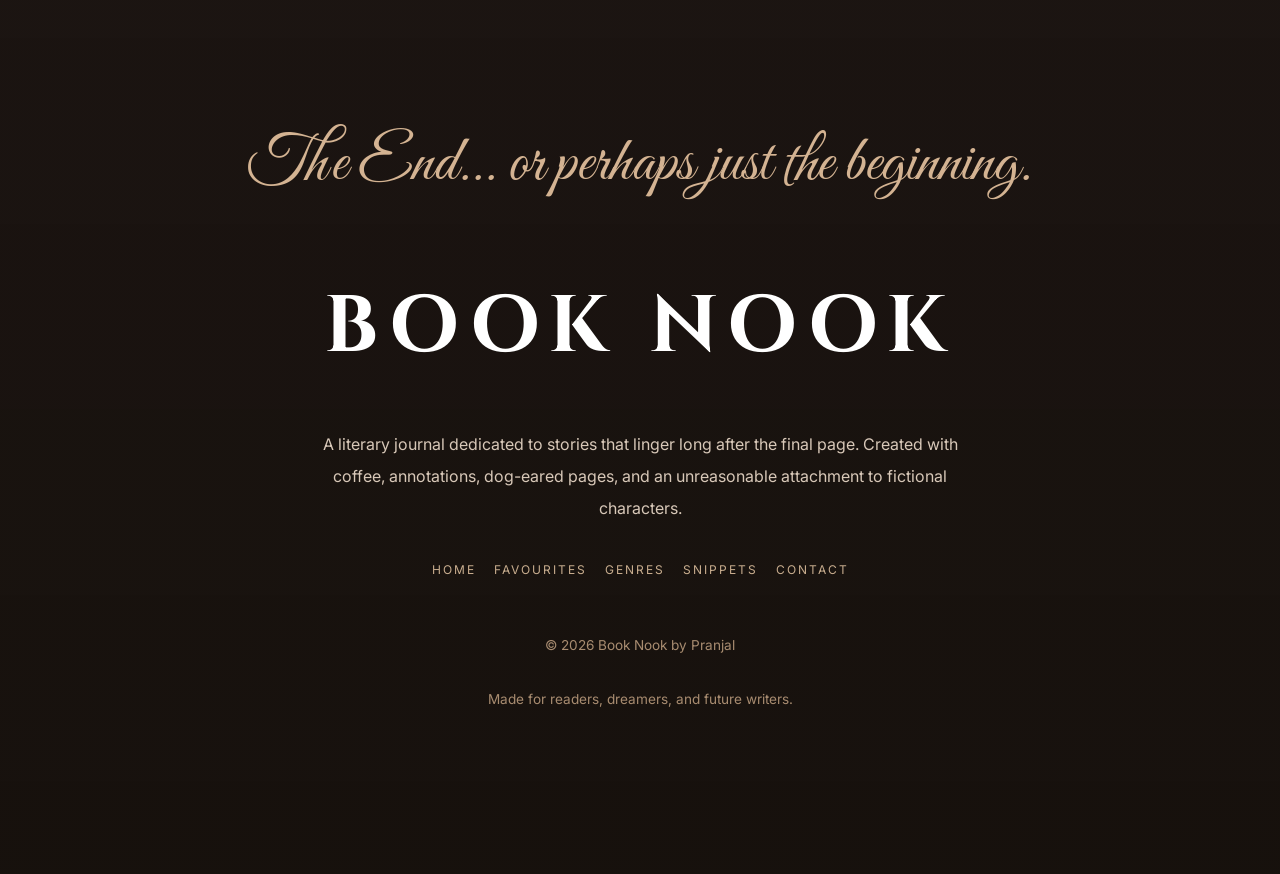
==== commit 0500befb: "Update index.html" ====
--- a/index.html
+++ b/index.html
@@ -429,7 +429,7 @@
 
 overflow:hidden;
 
-position: absolute;
+position: relative;
 
 border-radius:
 260px 260px 30px 30px;
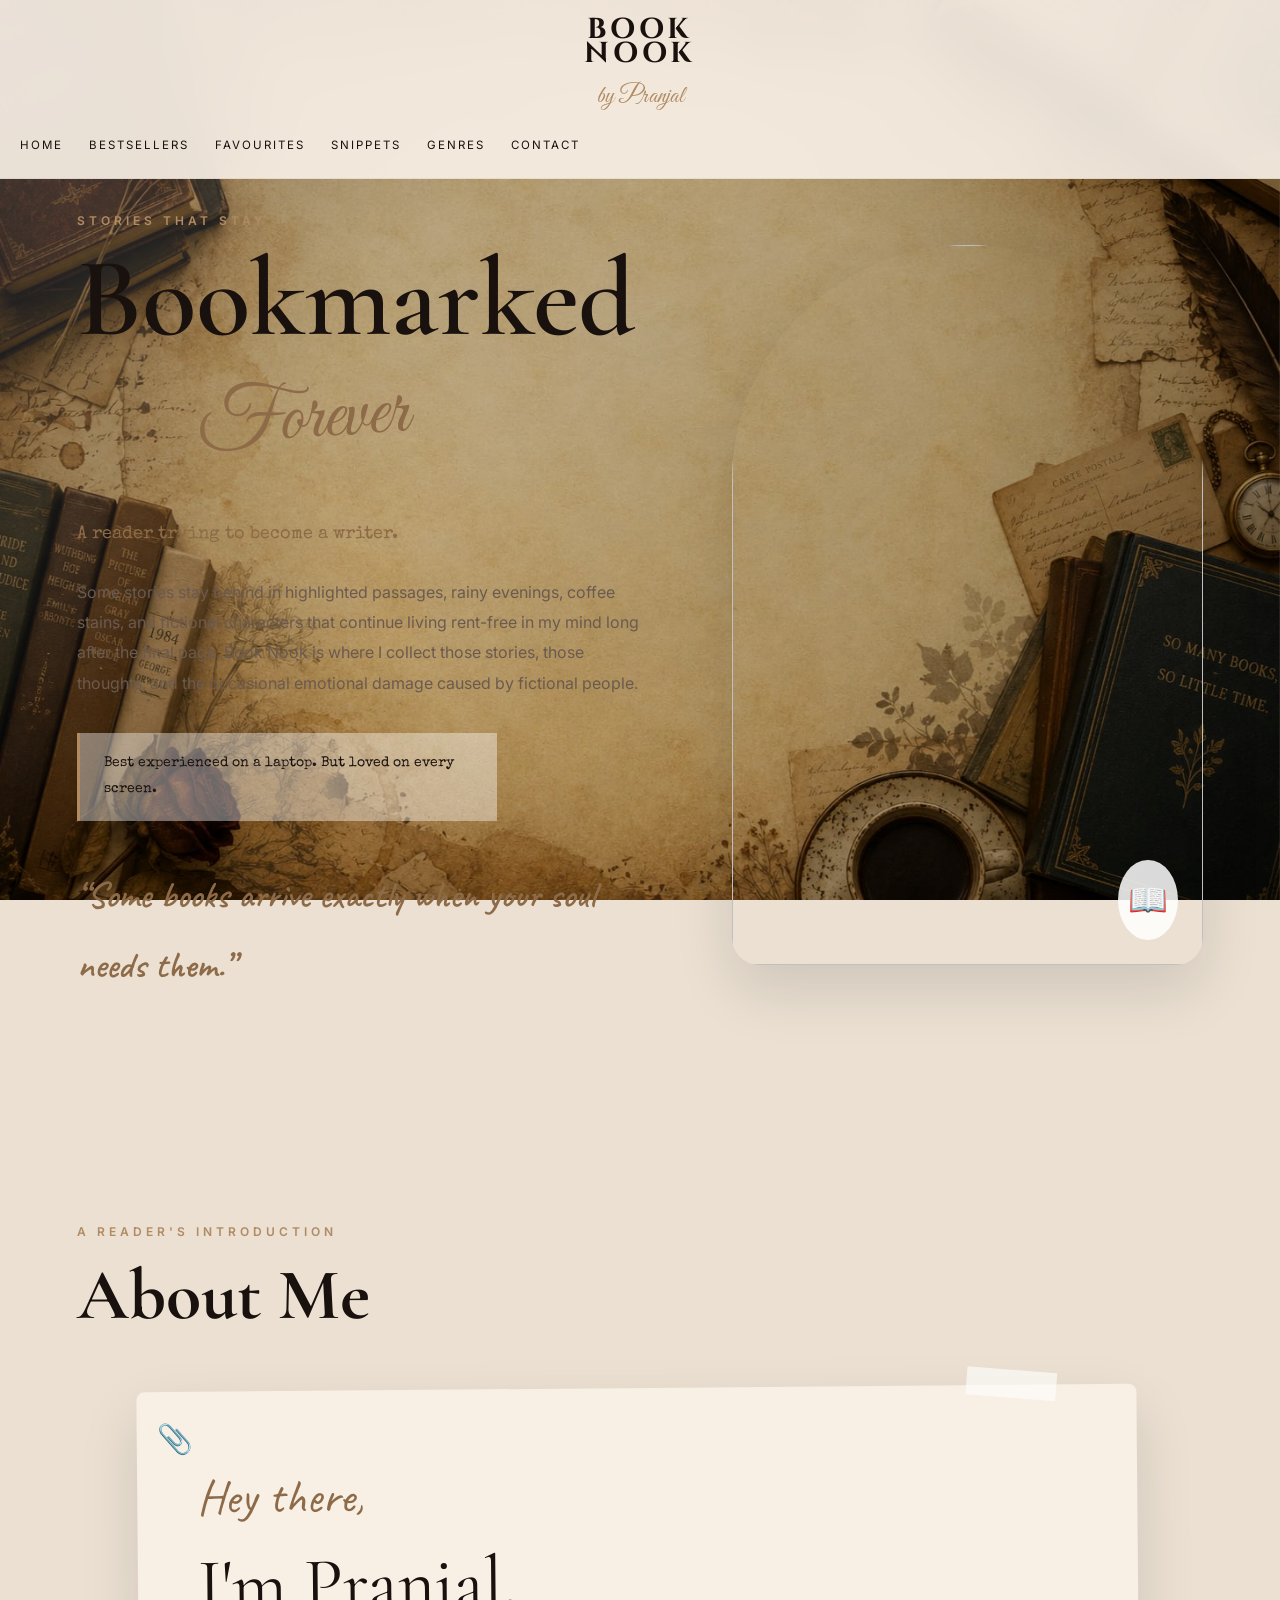
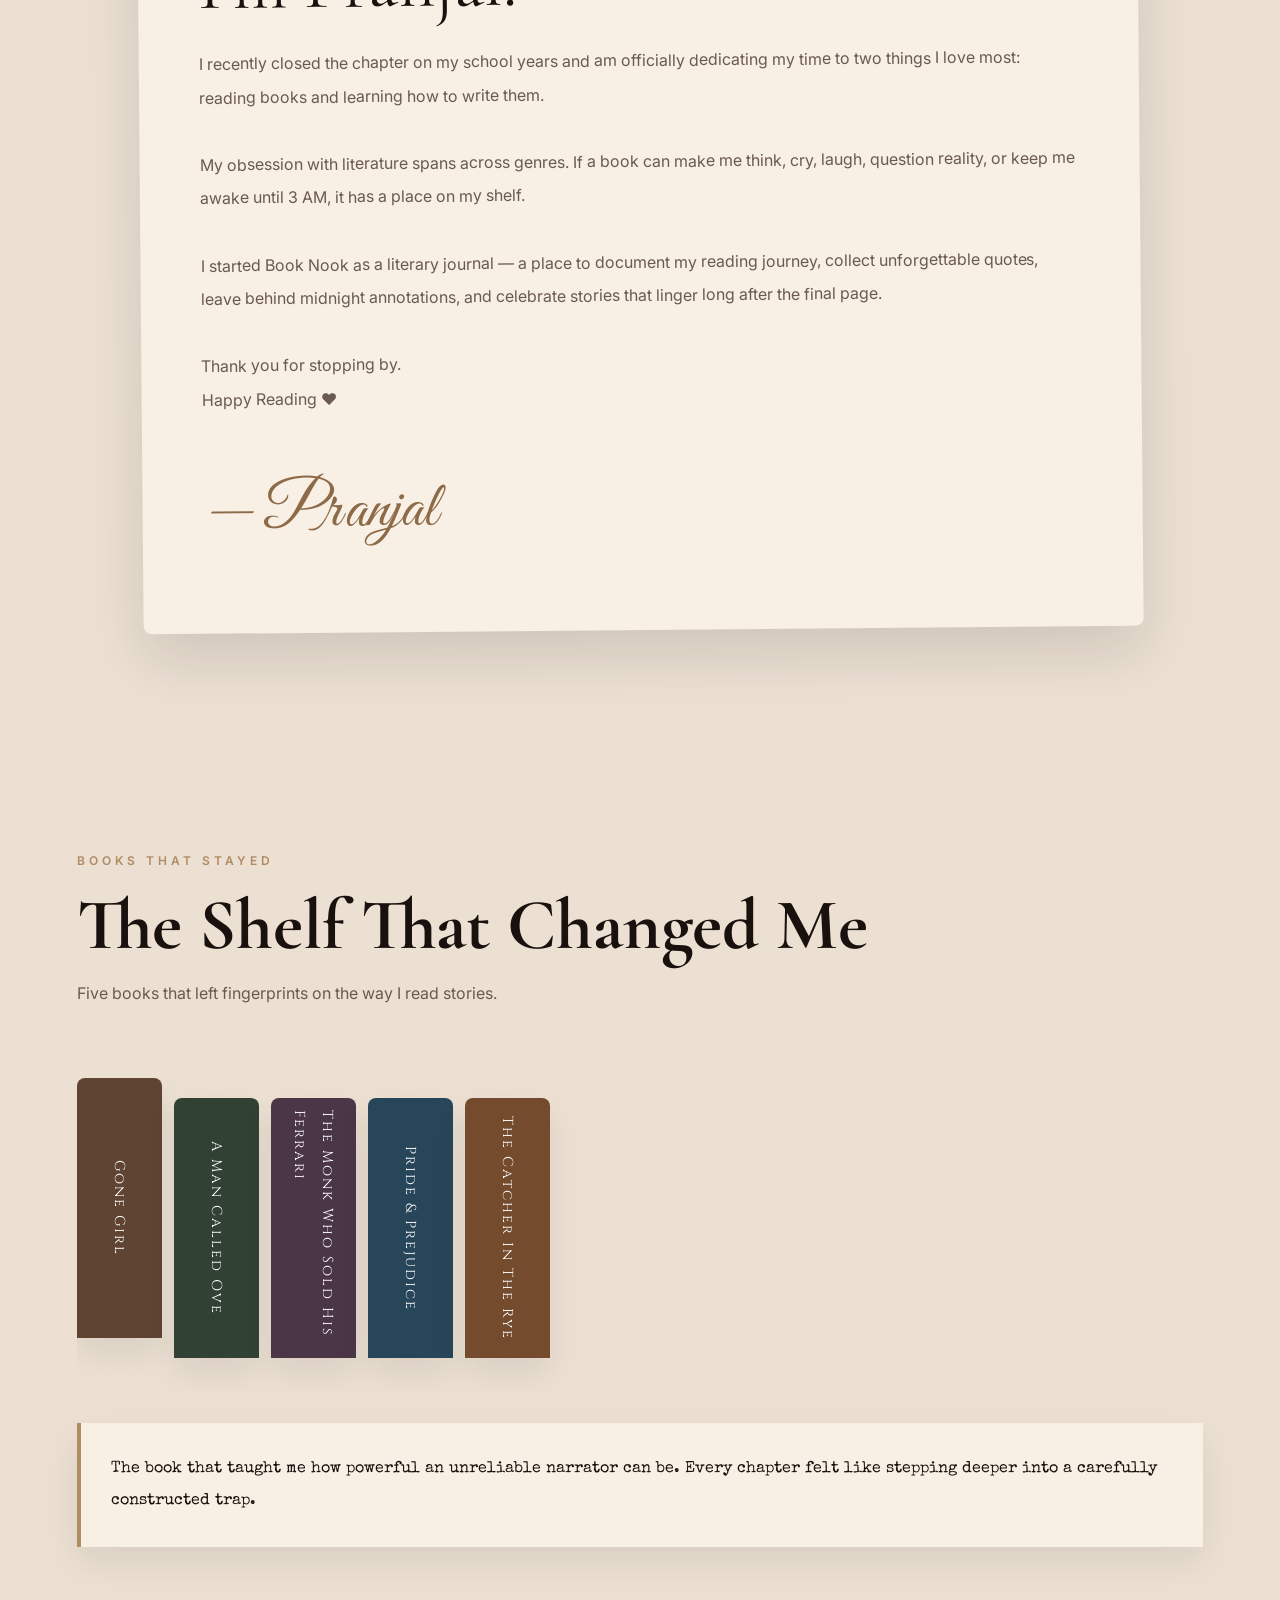
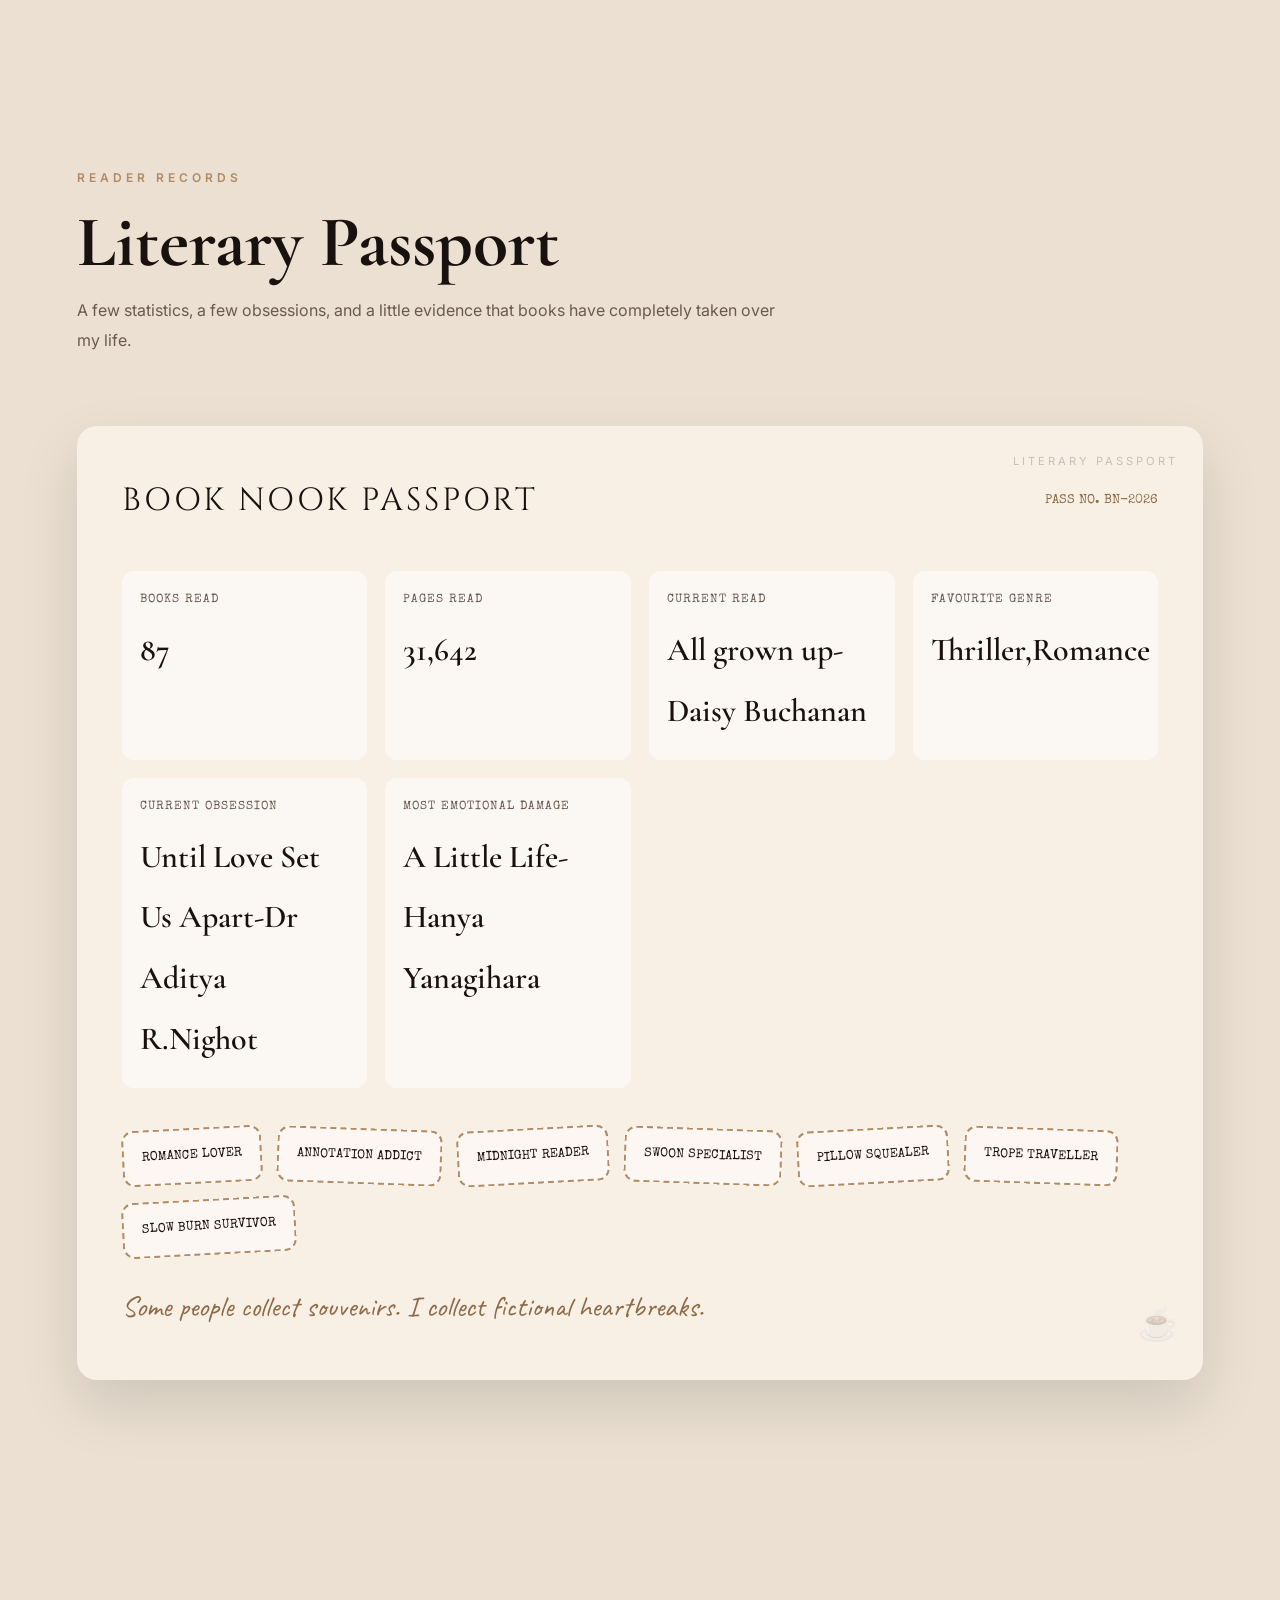
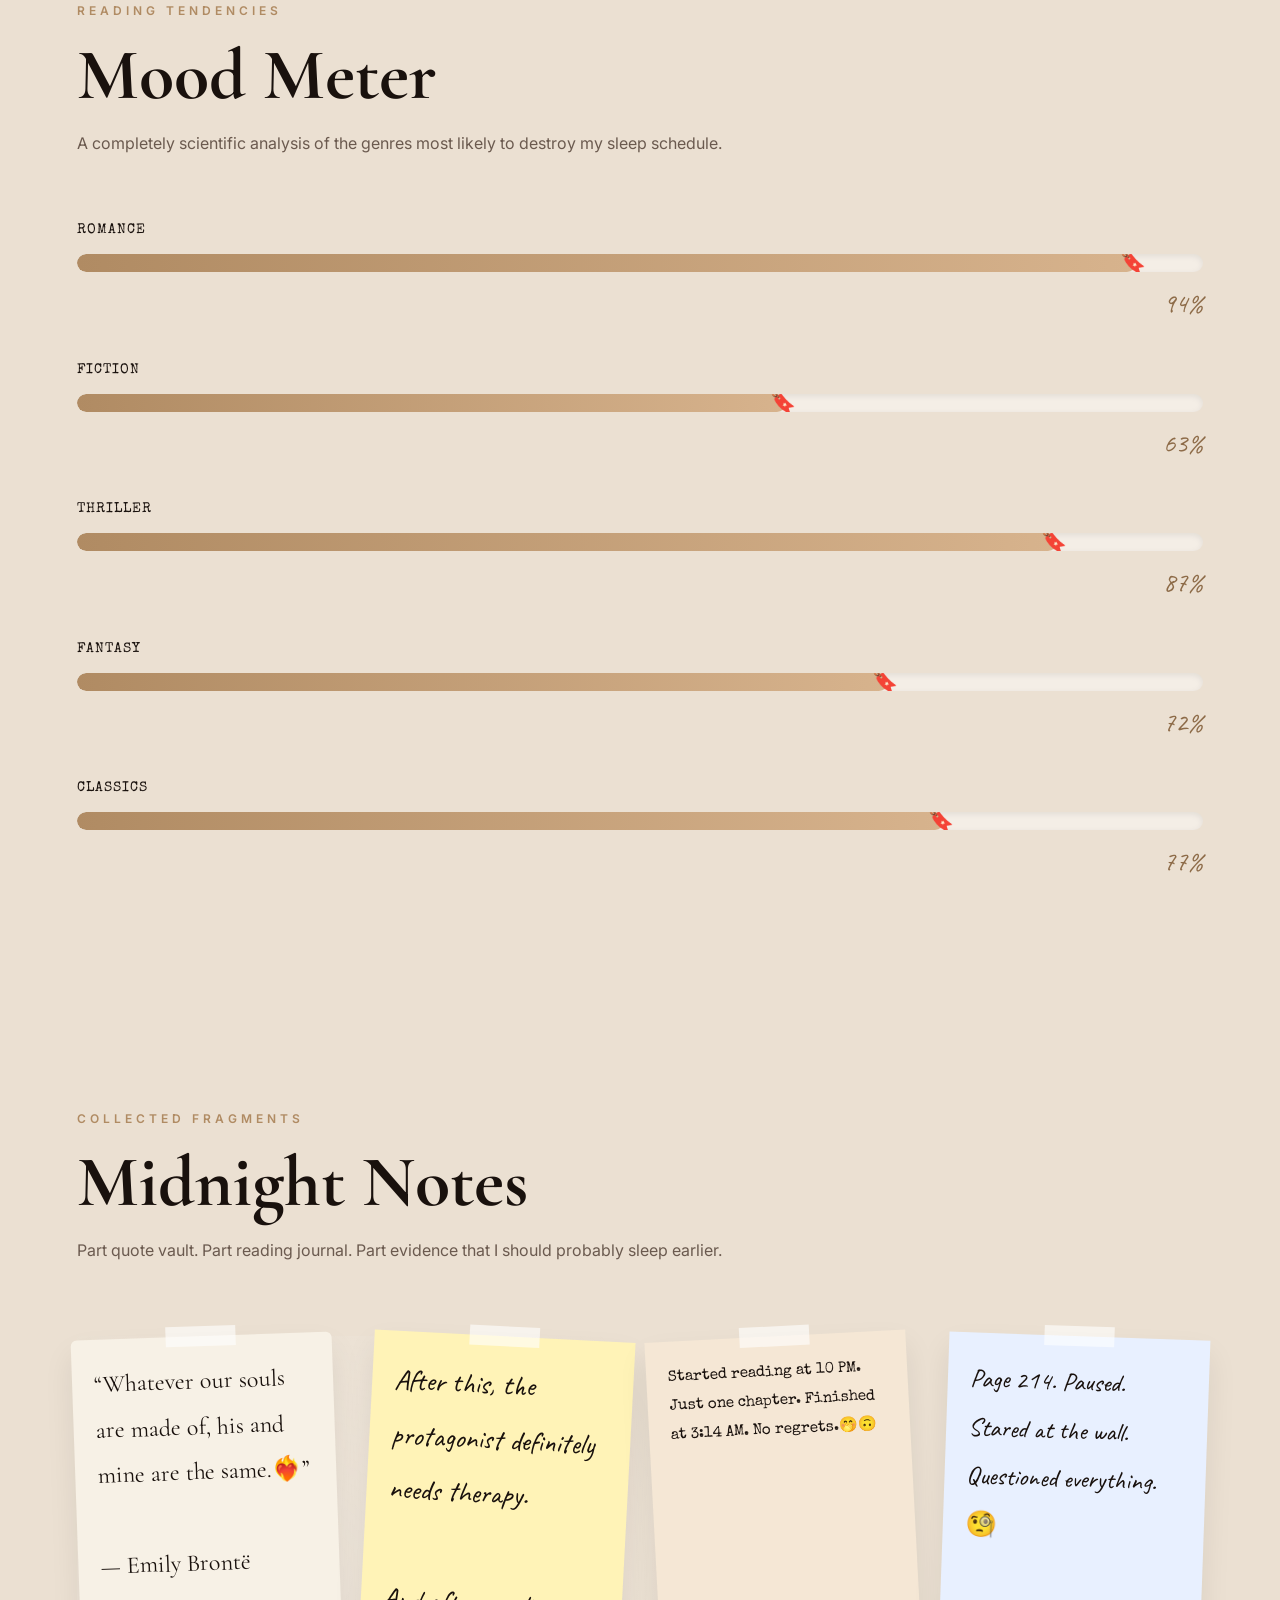
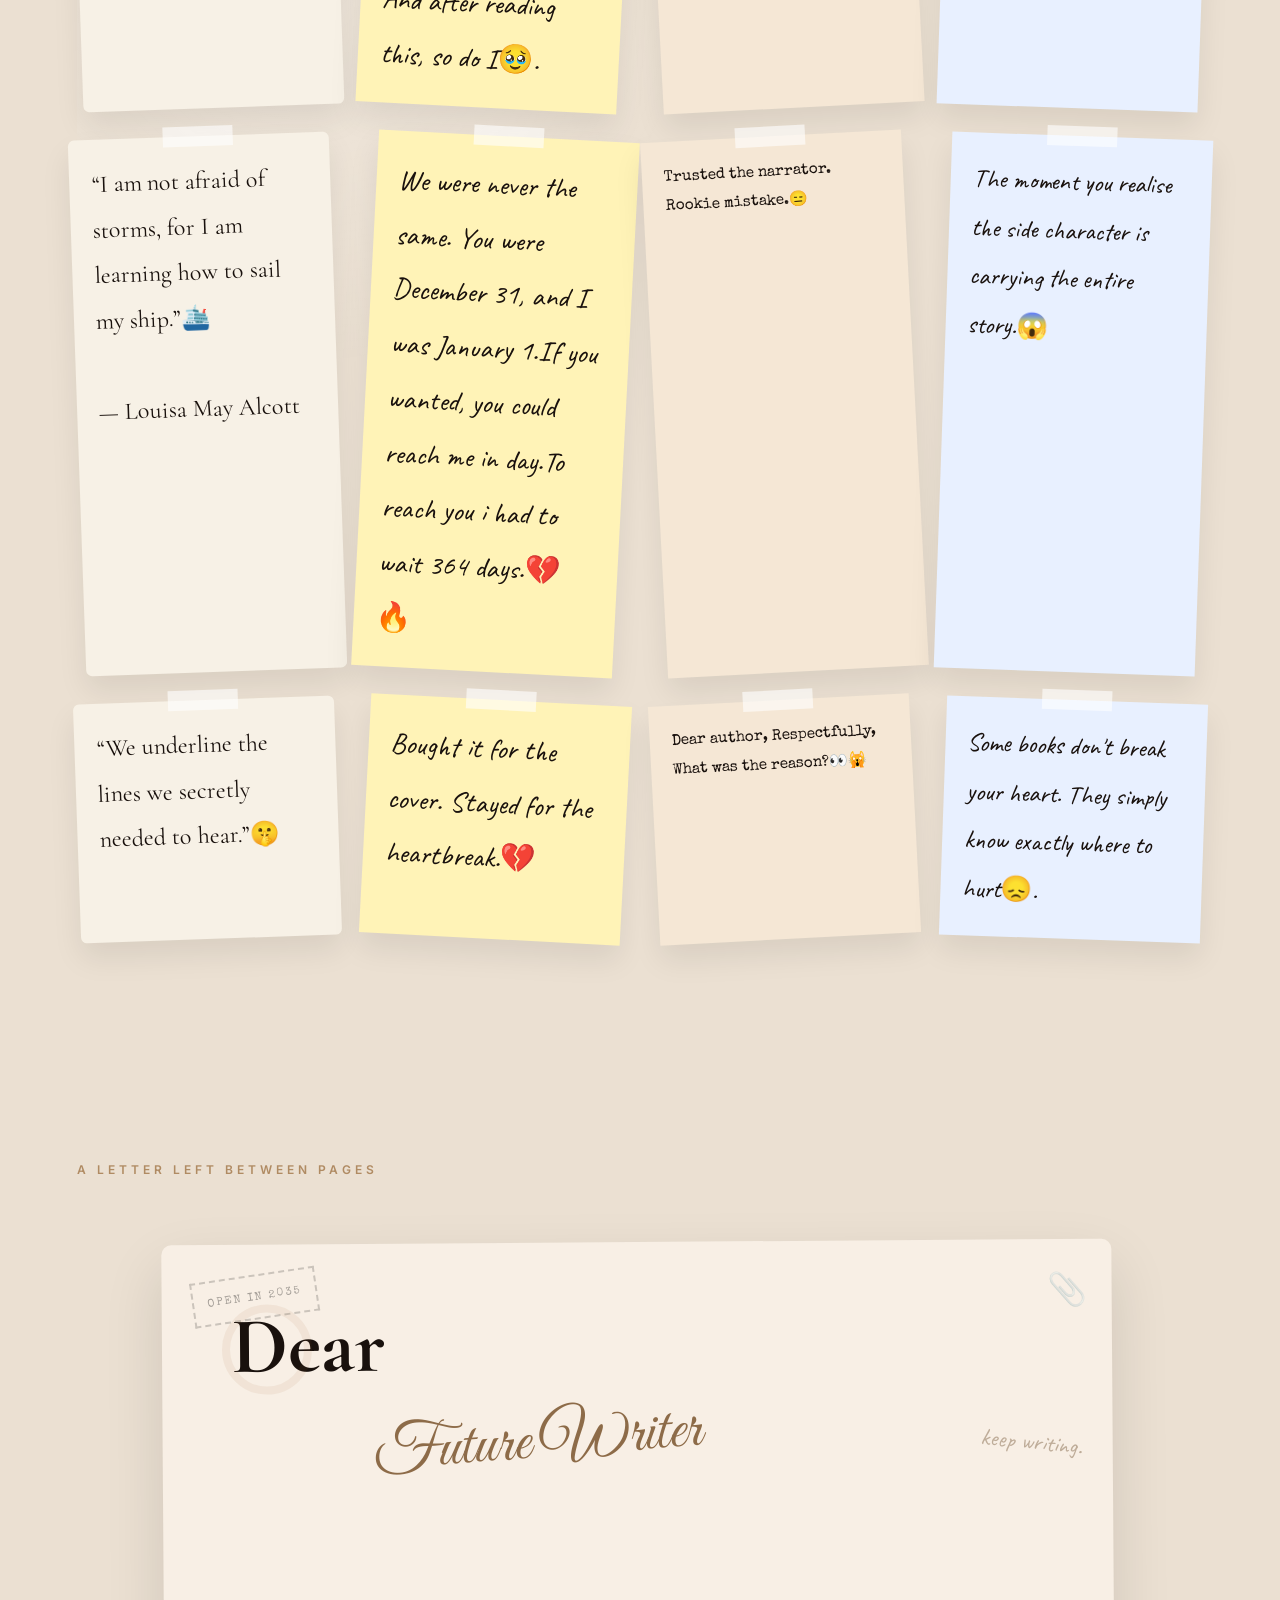
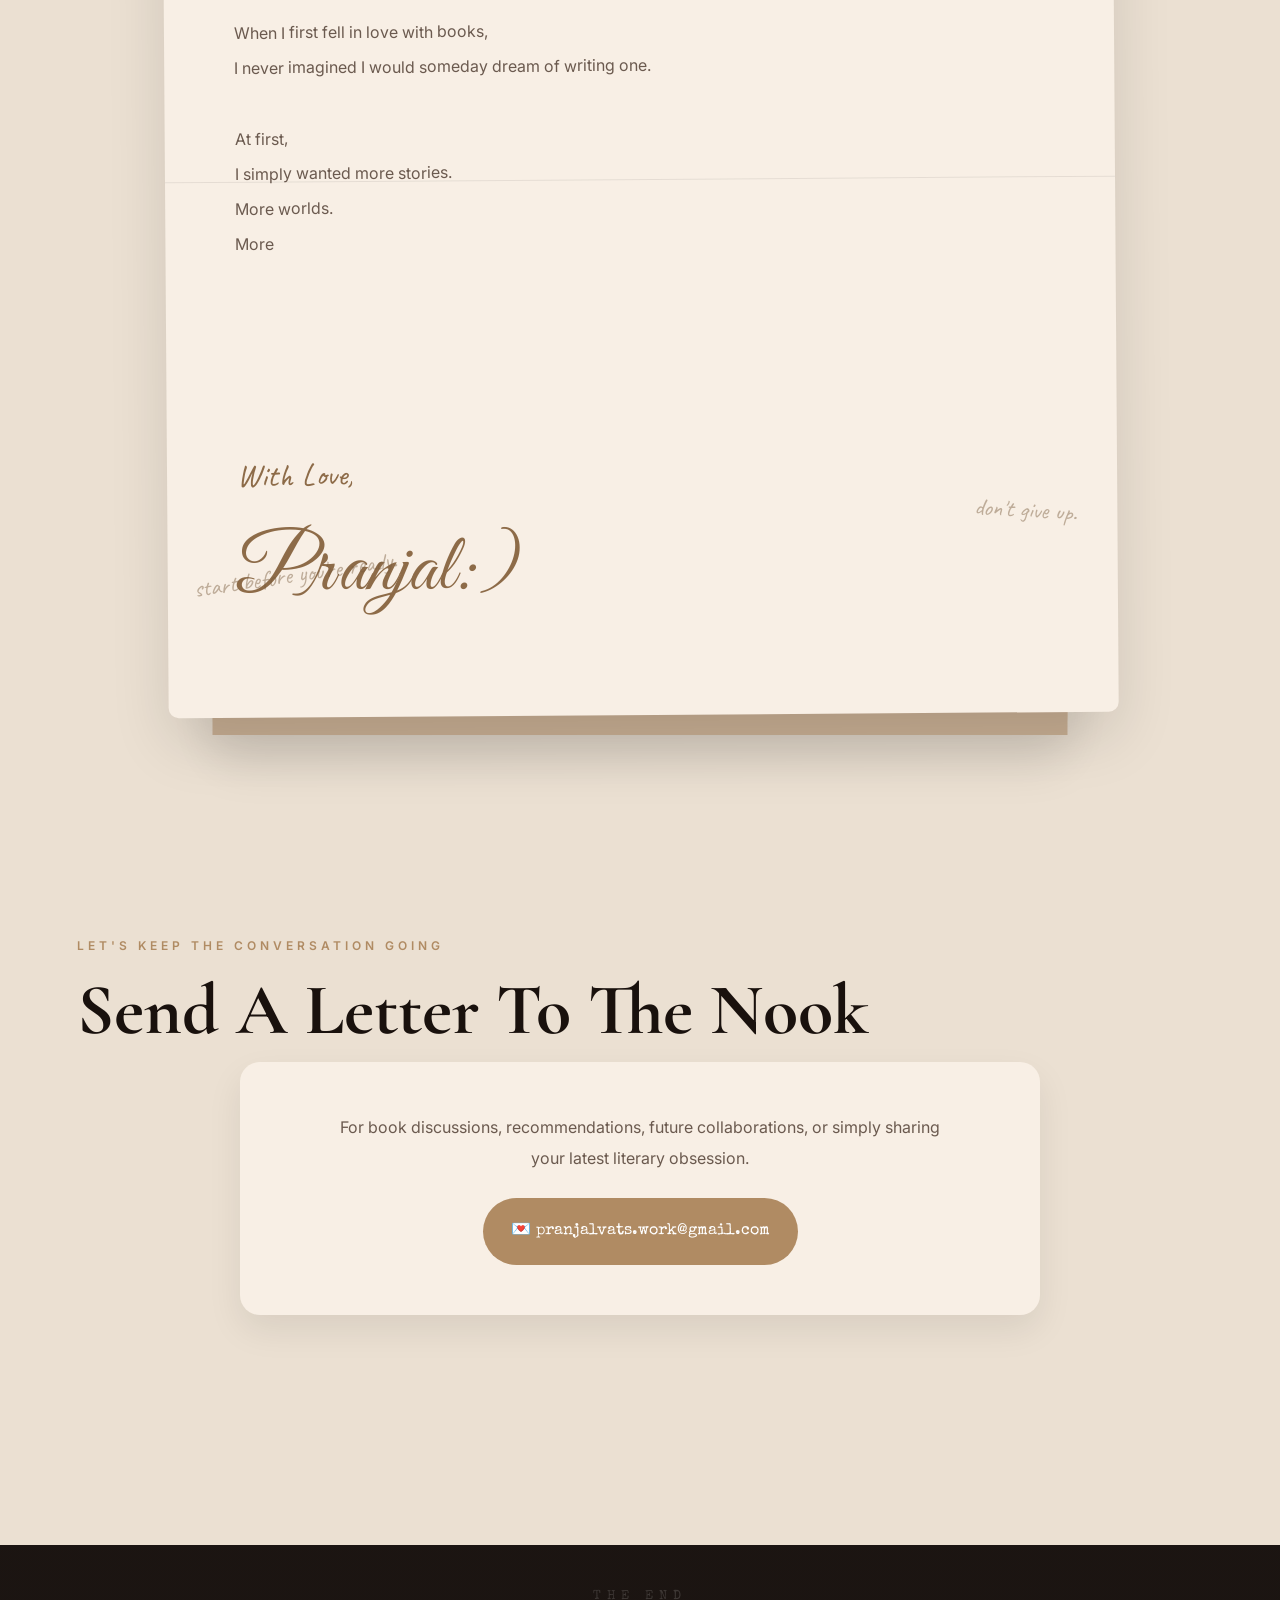
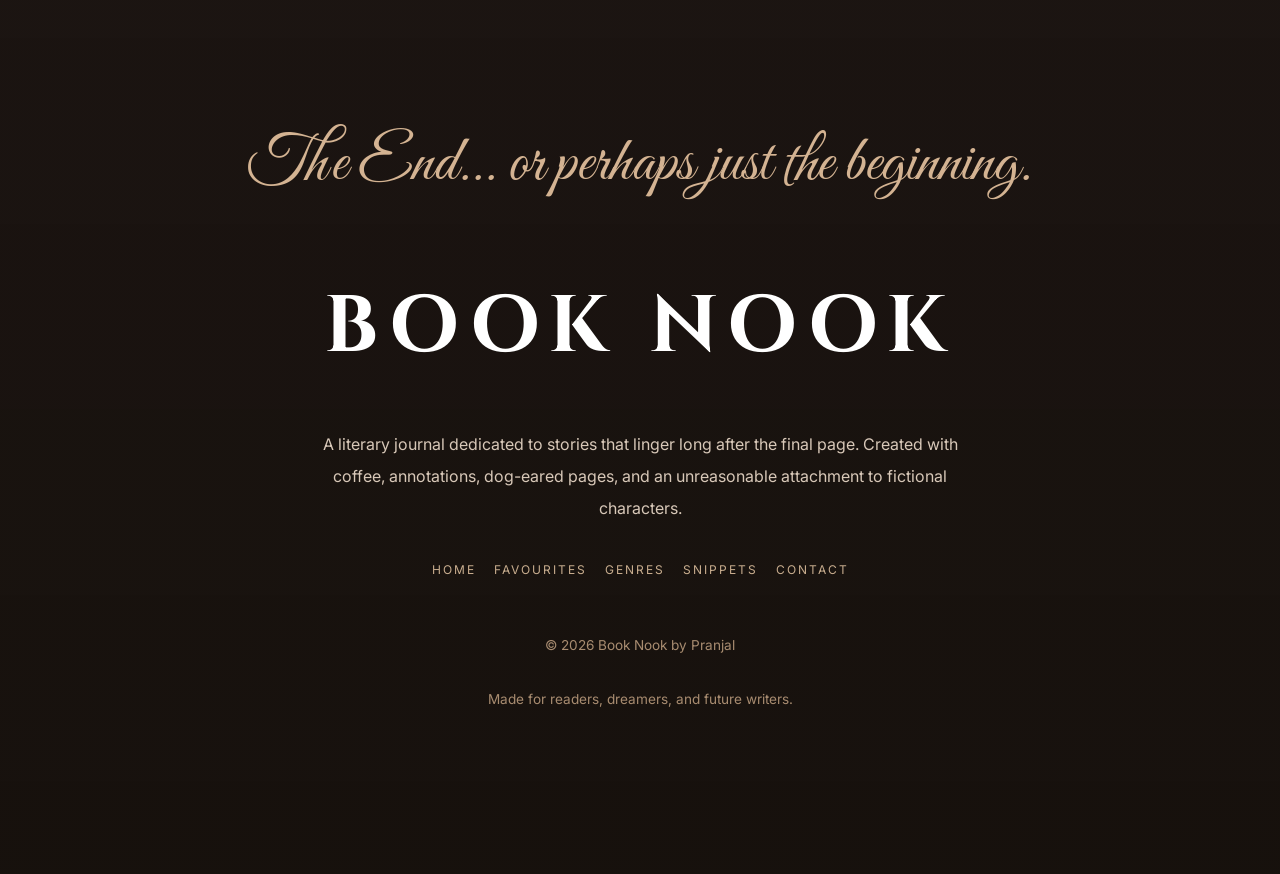
==== commit 343f0081: "Update index.html" ====
--- a/index.html
+++ b/index.html
@@ -87,32 +87,37 @@
 LIGHT + TEXTURE OVERLAY
 ========================================== */
 
-body::after{
+
+  body::after{
   content:"";
   position:fixed;
   inset:0;
 
   background:
+    /* main readability layer */
     linear-gradient(
-      rgba(248,239,229,.35),
-      rgba(0,0,0,.08)
+      rgba(0,0,0,.25),
+      rgba(0,0,0,.15)
     ),
 
+    /* soft warm paper tint */
     radial-gradient(circle at top left,
-      rgba(255,255,255,.60),
-      transparent 50%),
-
+      rgba(255,255,255,.25),
+      transparent 55%),
+
+    /* stronger depth on bottom */
     radial-gradient(circle at bottom right,
-      rgba(184,144,99,.18),
-      transparent 55%),
-
+      rgba(0,0,0,.20),
+      transparent 60%),
+
+    /* subtle center darkening for text clarity */
     radial-gradient(circle,
-      transparent 45%,
-      rgba(0,0,0,.18));
+      transparent 40%,
+      rgba(0,0,0,.25));
 
   pointer-events:none;
   z-index:-2;
-}
+  }
 
 /* ==========================================
 MOBILE BACKGROUND
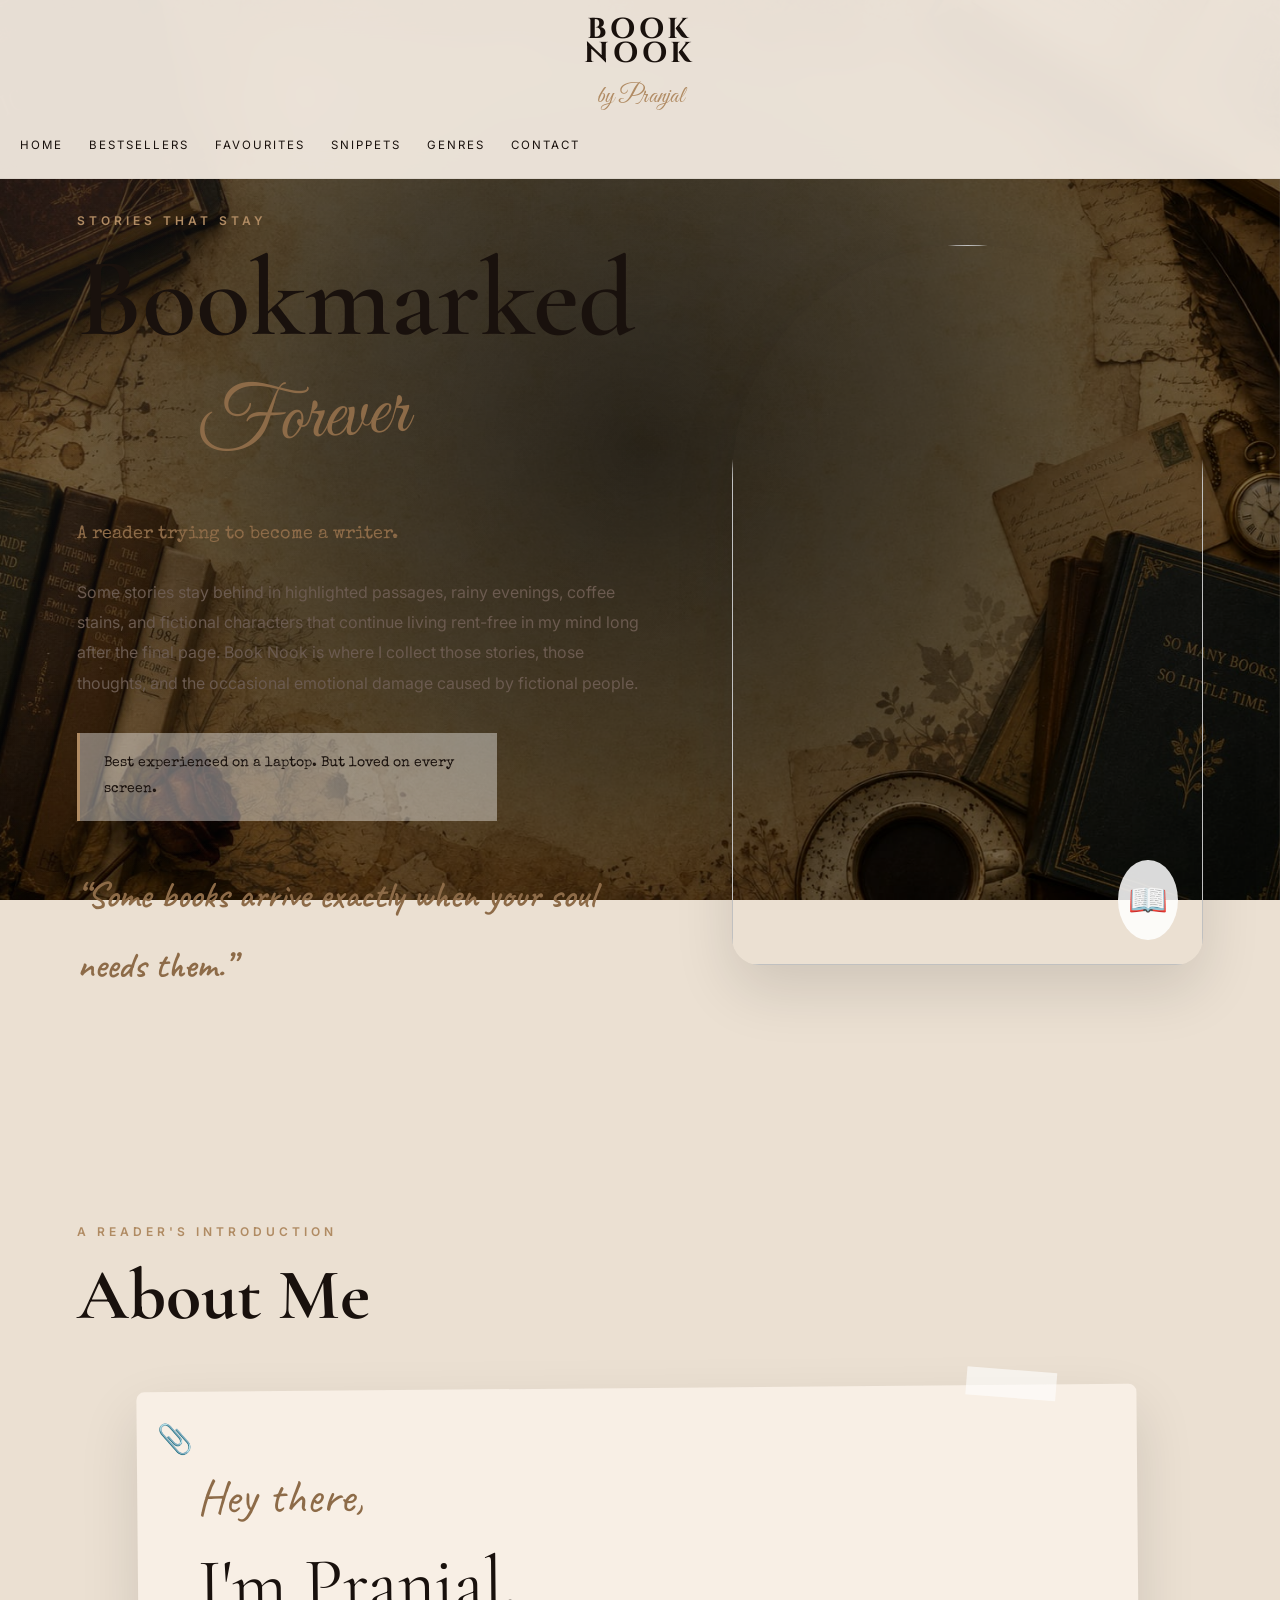
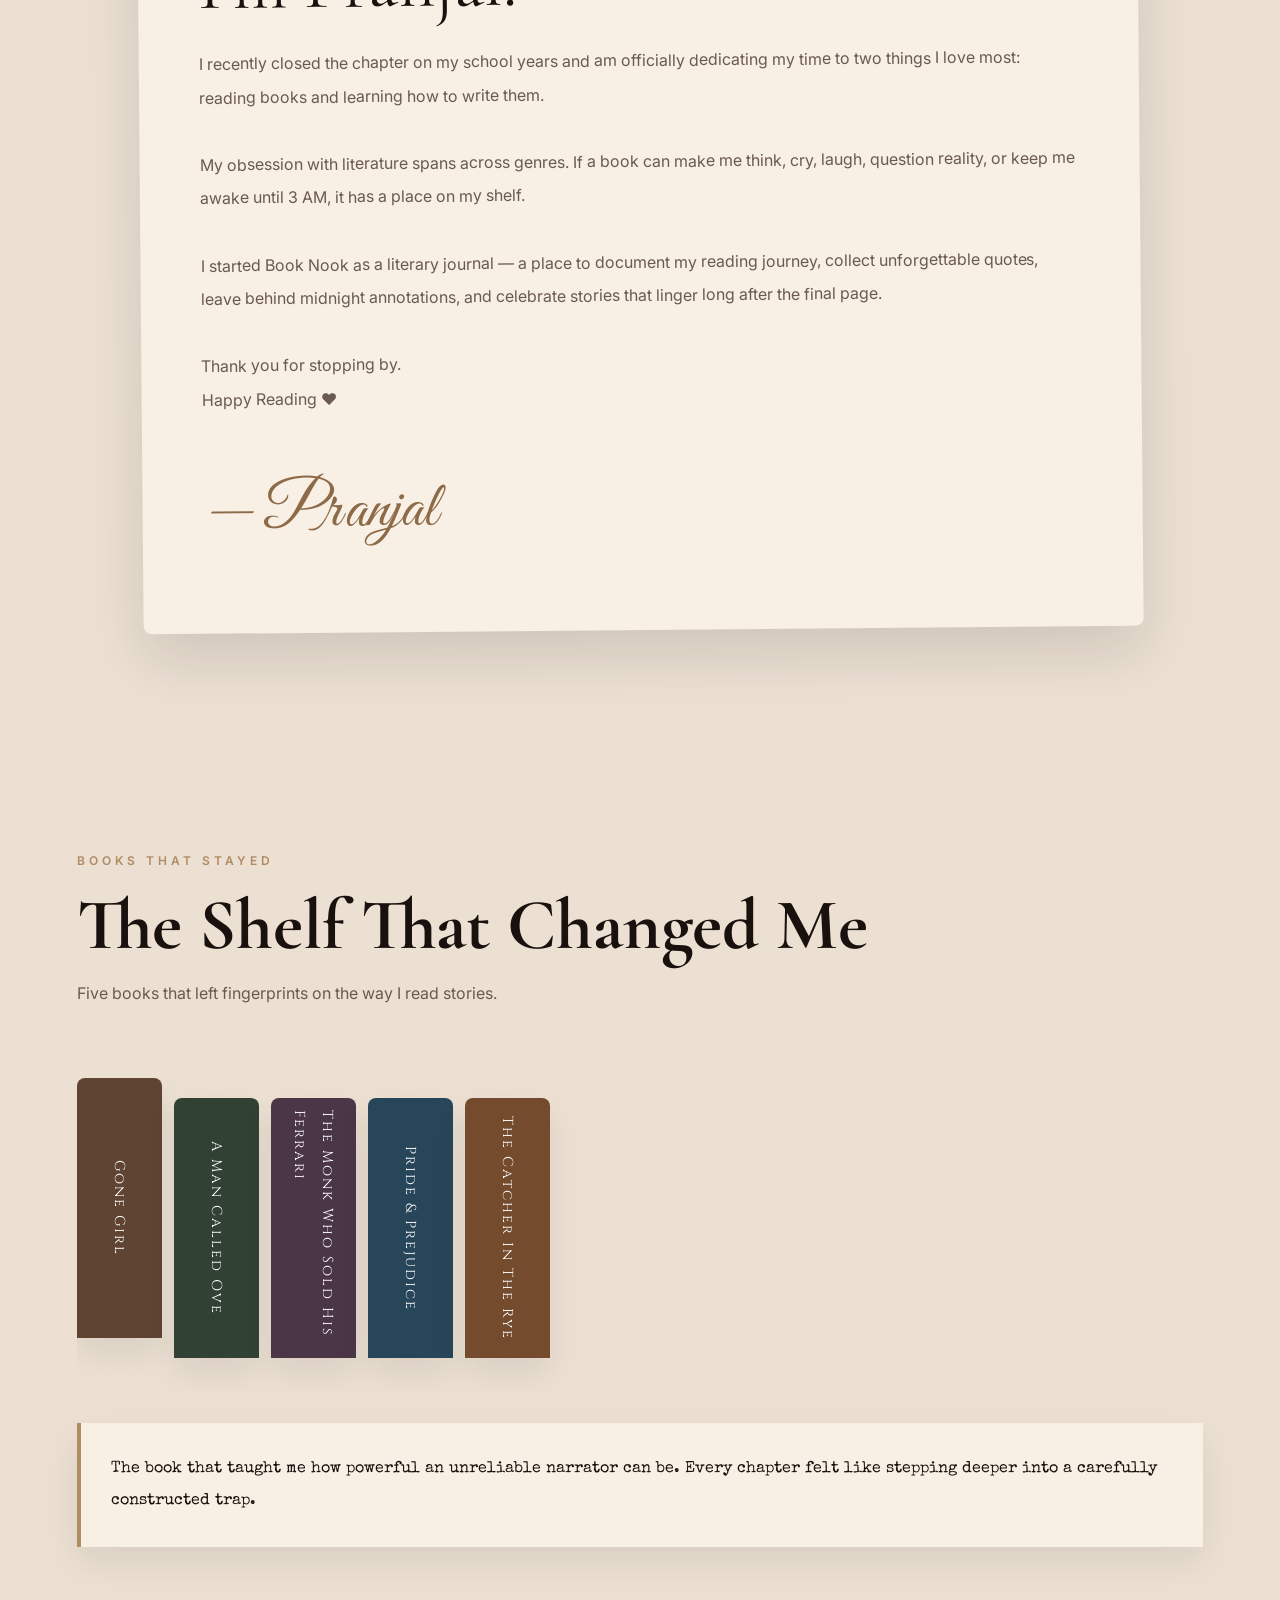
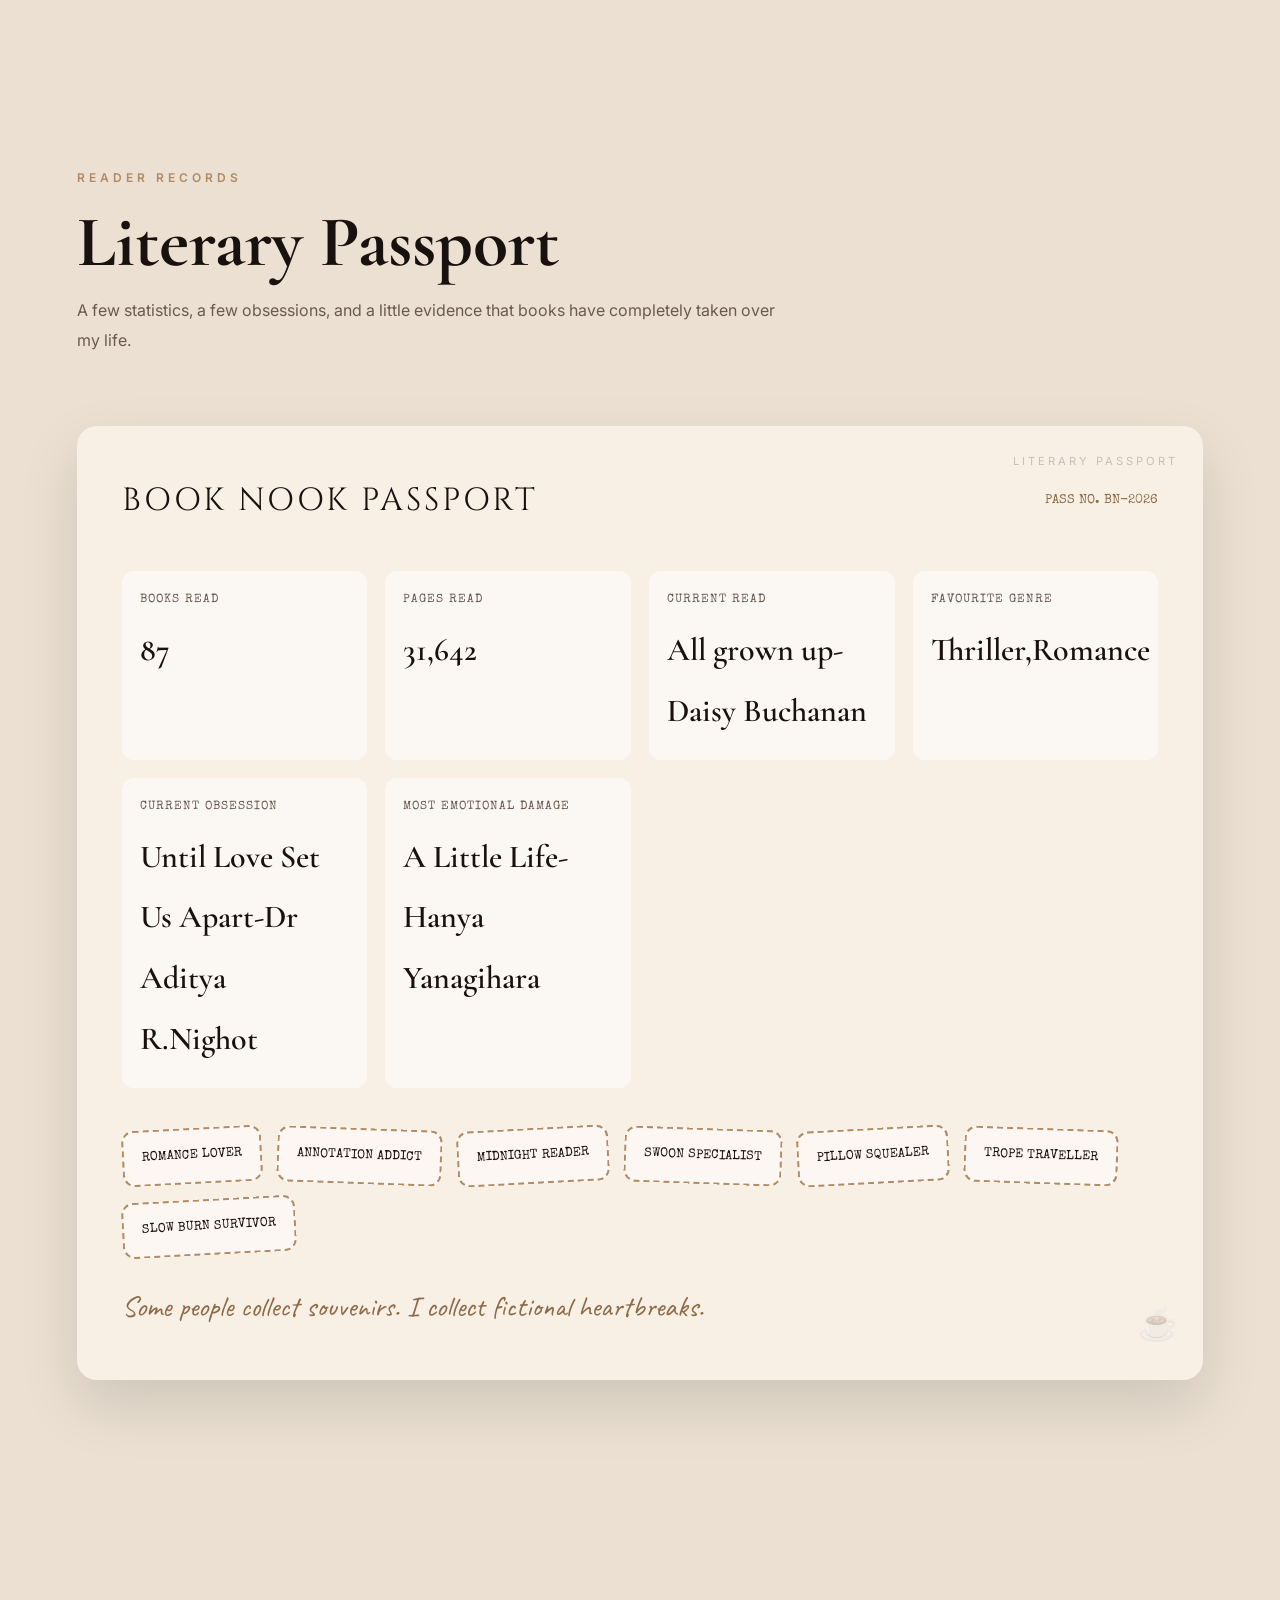
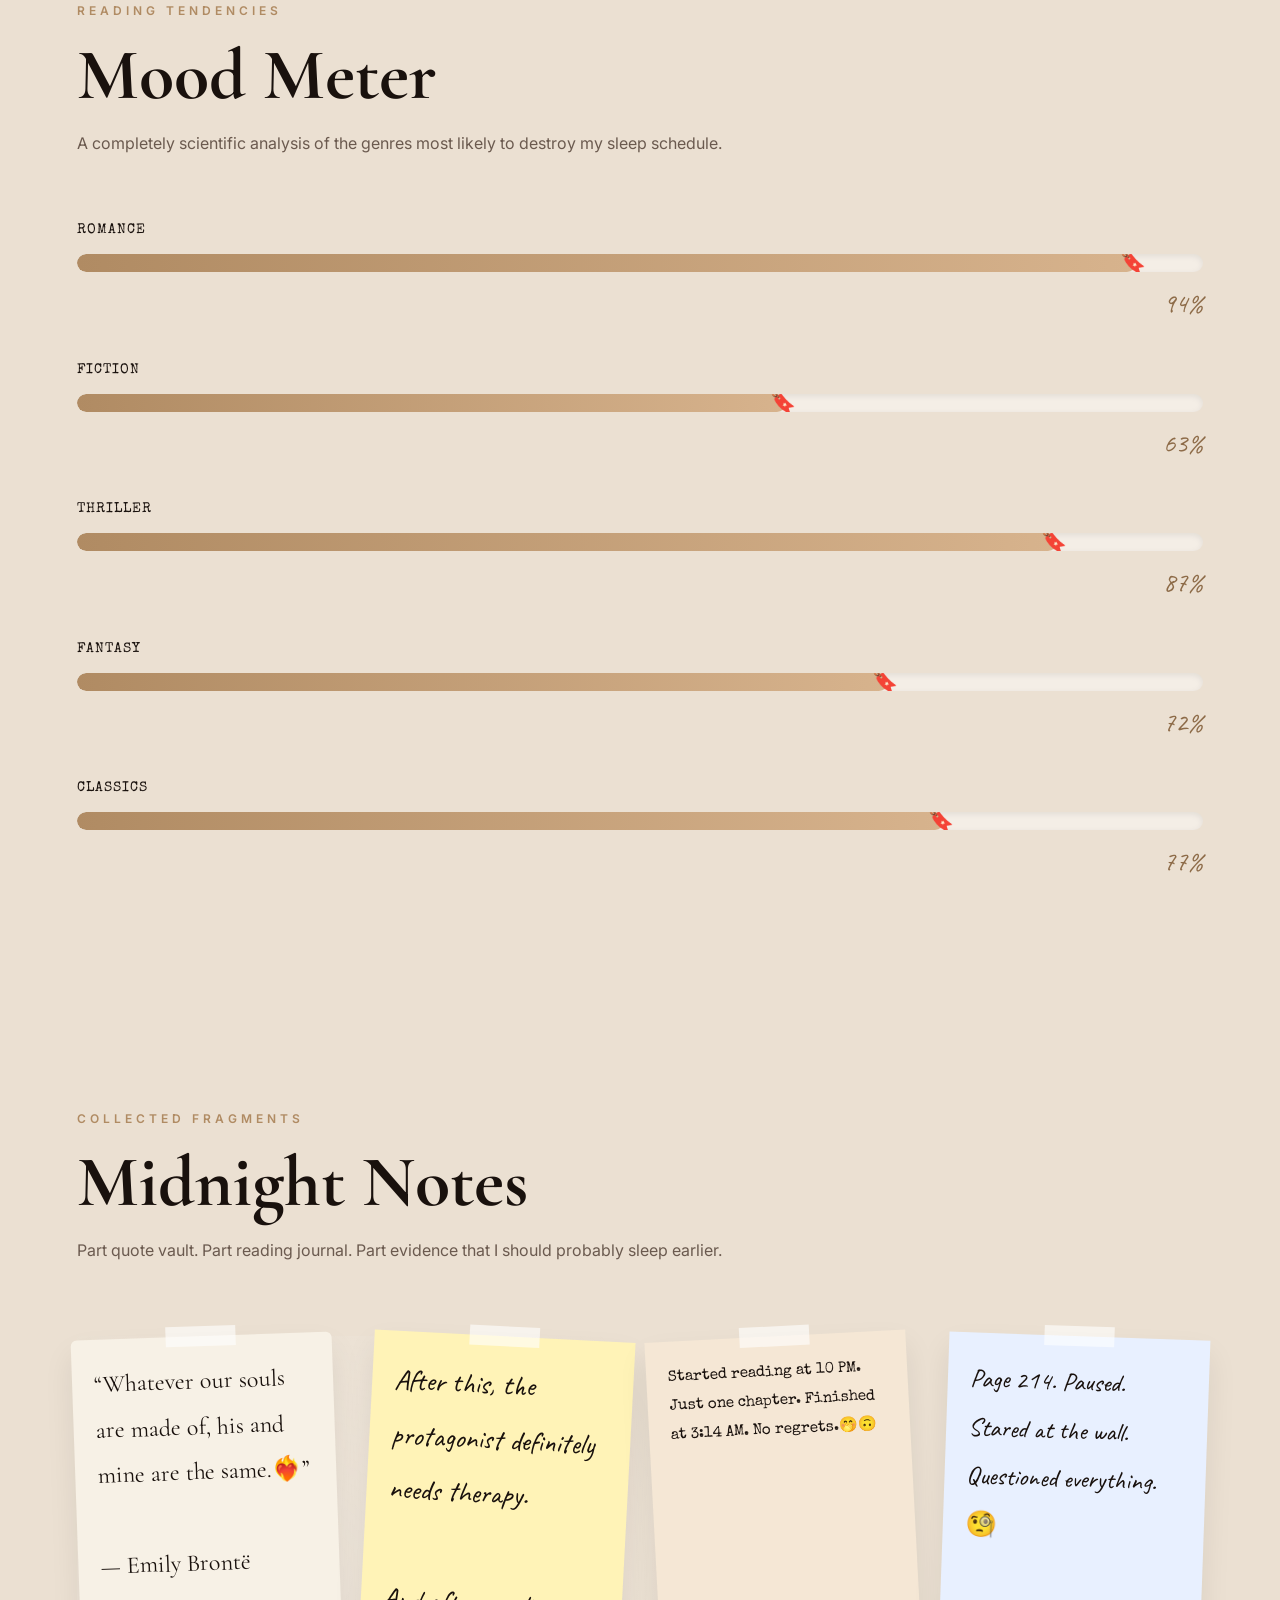
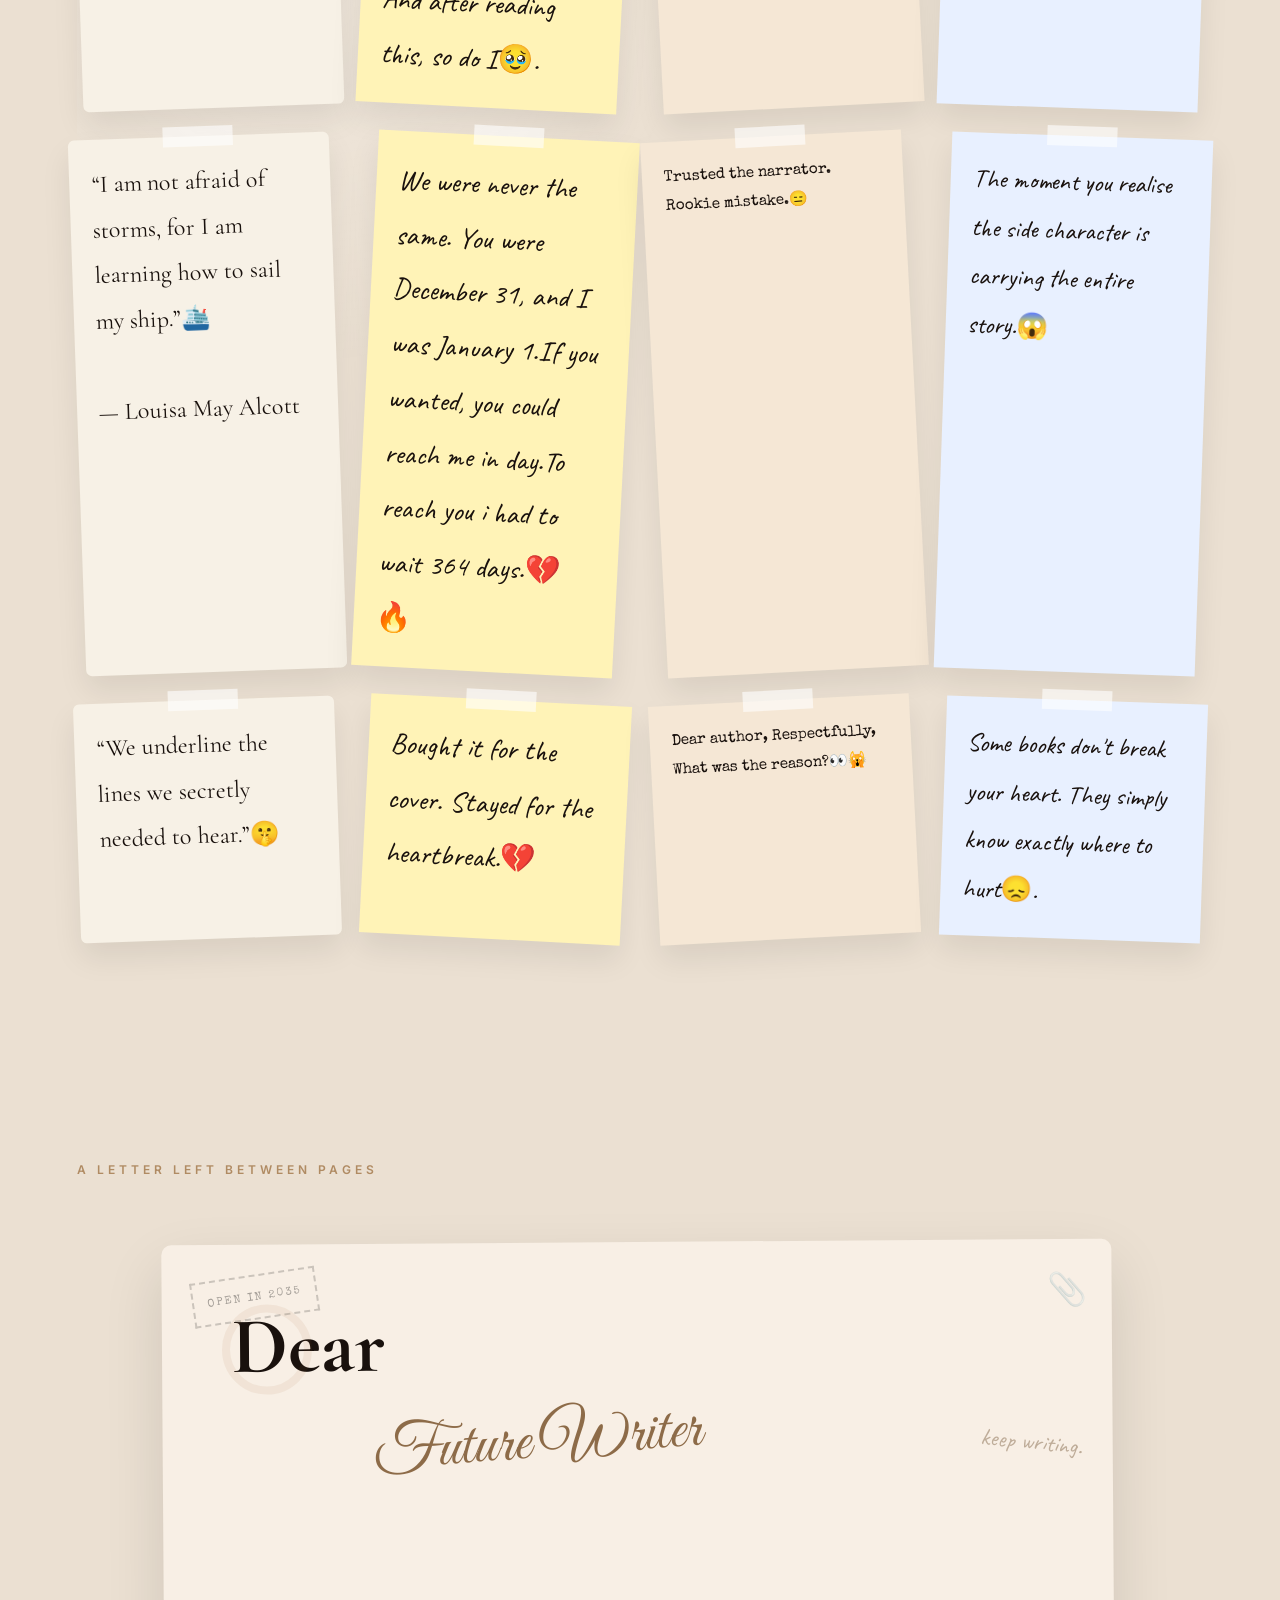
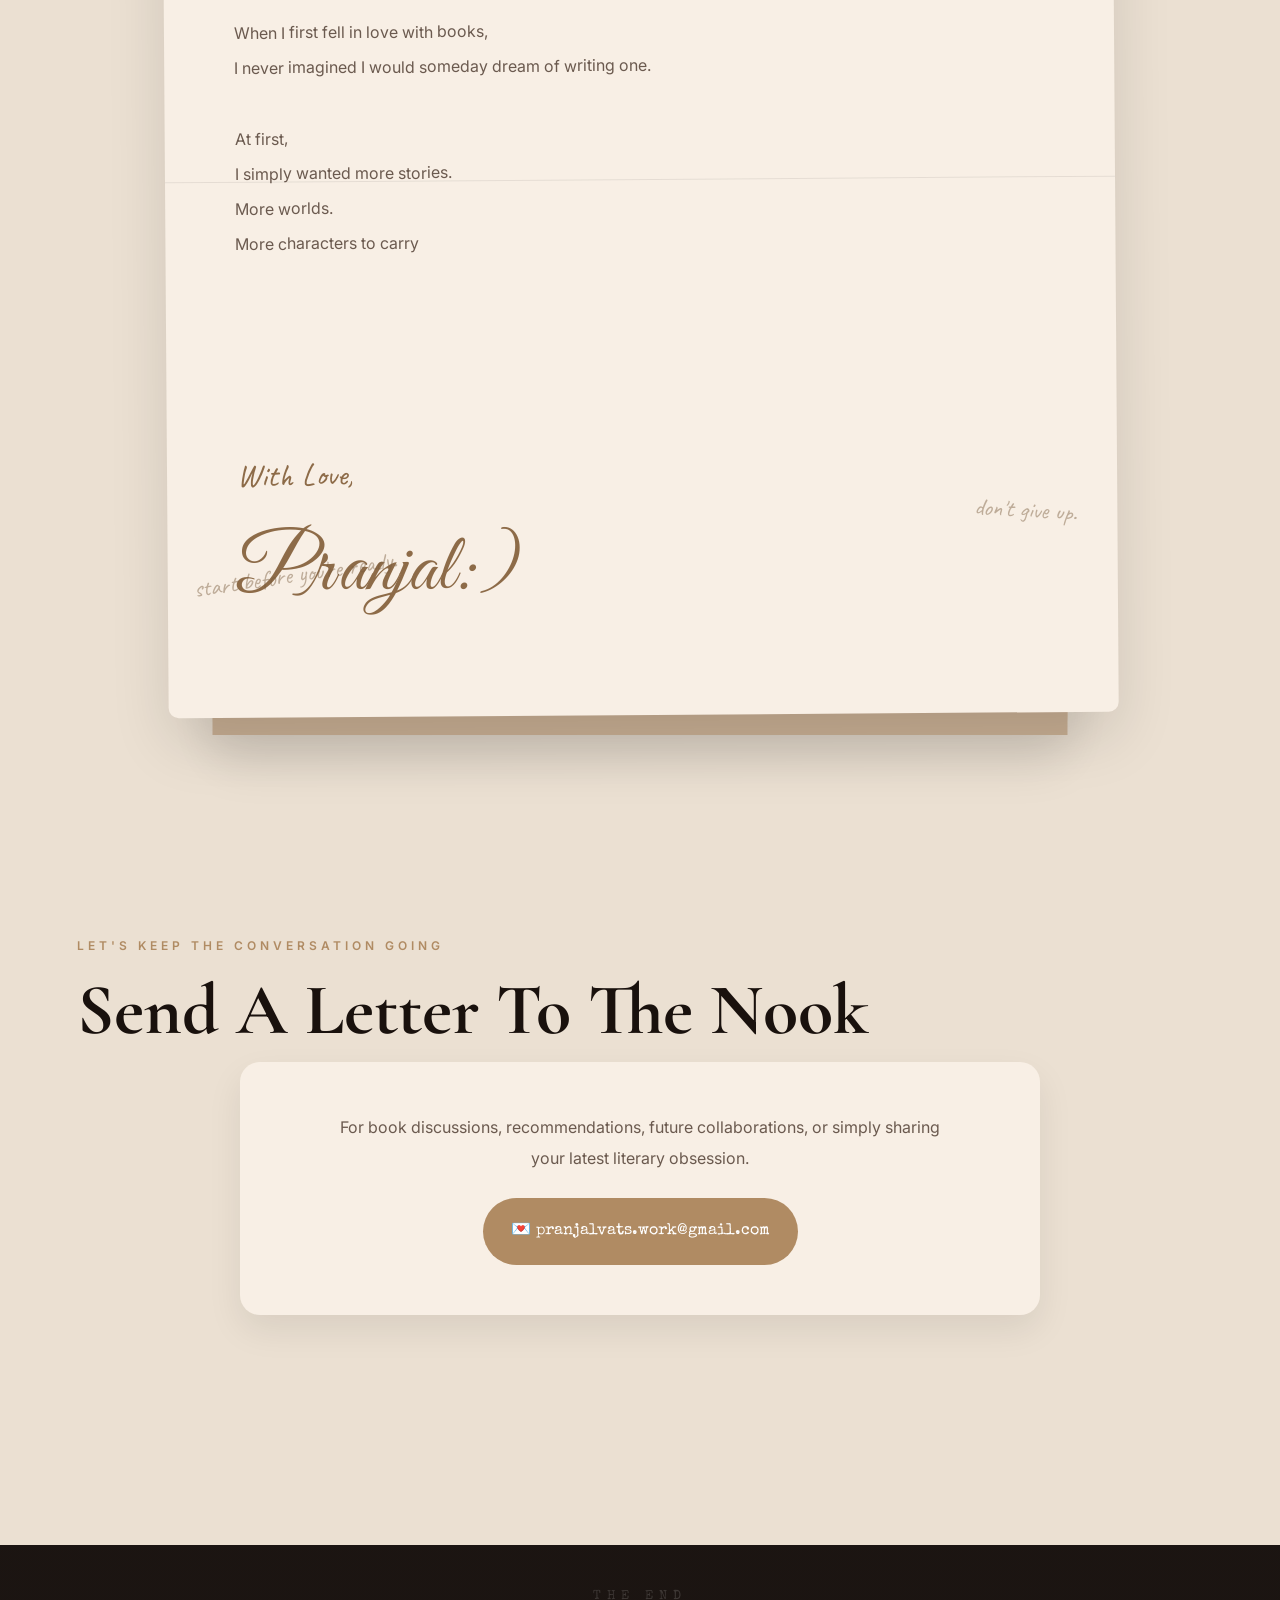
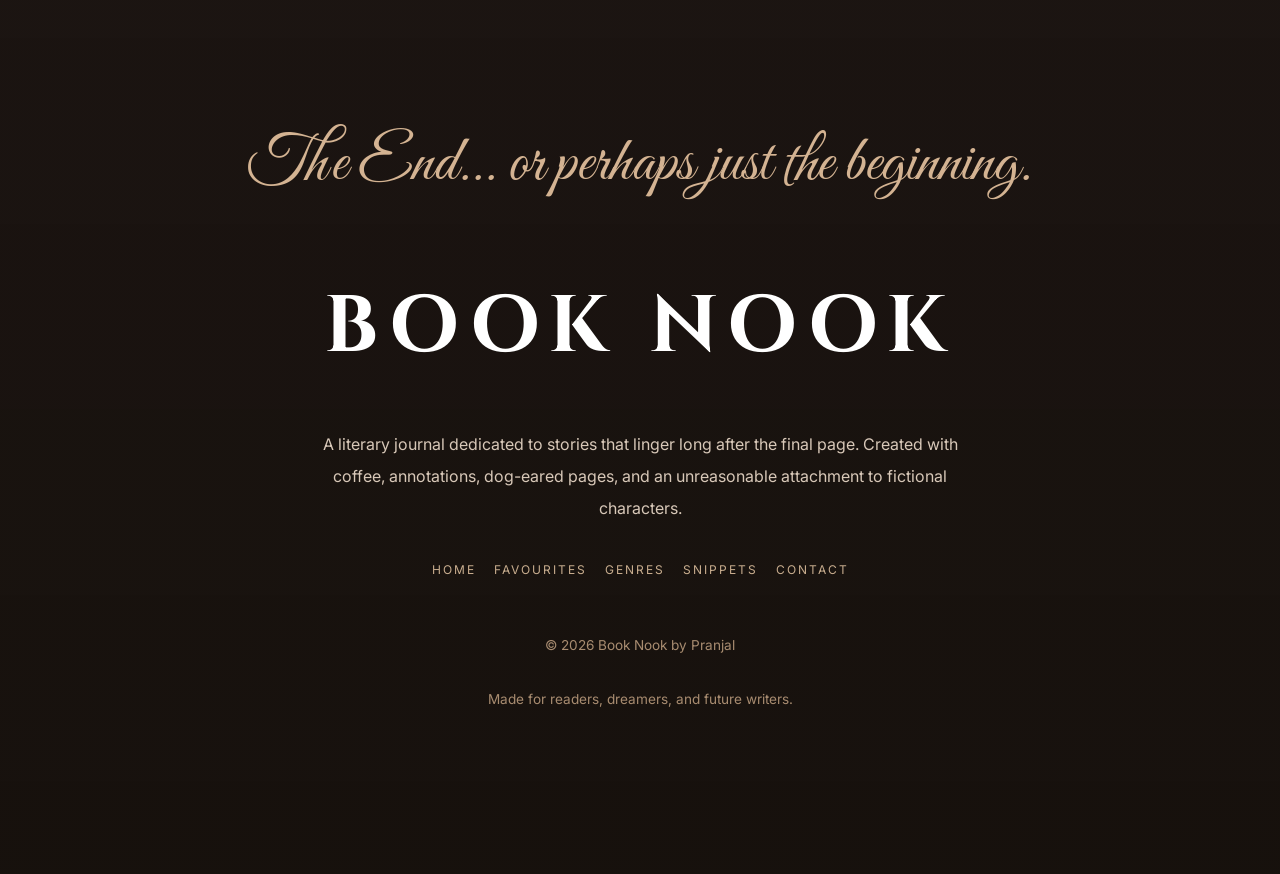
==== commit 07486568: "Update index.html" ====
--- a/index.html
+++ b/index.html
@@ -87,37 +87,35 @@
 LIGHT + TEXTURE OVERLAY
 ========================================== */
 
-
-  body::after{
+body::after{
   content:"";
   position:fixed;
   inset:0;
 
   background:
-    /* main readability layer */
+    /* MAIN DARK OVERLAY (stronger for readability) */
     linear-gradient(
-      rgba(0,0,0,.25),
-      rgba(0,0,0,.15)
+      rgba(0,0,0,0.55),
+      rgba(0,0,0,0.45)
     ),
 
-    /* soft warm paper tint */
+    /* CENTER SPOTLIGHT (text clarity focus) */
+    radial-gradient(circle at center,
+      rgba(0,0,0,0.65) 0%,
+      rgba(0,0,0,0.4) 40%,
+      transparent 75%
+    ),
+
+    /* SOFT PAPER LIGHT (top-left aesthetic like first image) */
     radial-gradient(circle at top left,
-      rgba(255,255,255,.25),
-      transparent 55%),
-
-    /* stronger depth on bottom */
-    radial-gradient(circle at bottom right,
-      rgba(0,0,0,.20),
-      transparent 60%),
-
-    /* subtle center darkening for text clarity */
-    radial-gradient(circle,
-      transparent 40%,
-      rgba(0,0,0,.25));
+      rgba(255,255,255,0.15),
+      transparent 60%
+    );
 
   pointer-events:none;
   z-index:-2;
-  }
+}
+
 
 /* ==========================================
 MOBILE BACKGROUND
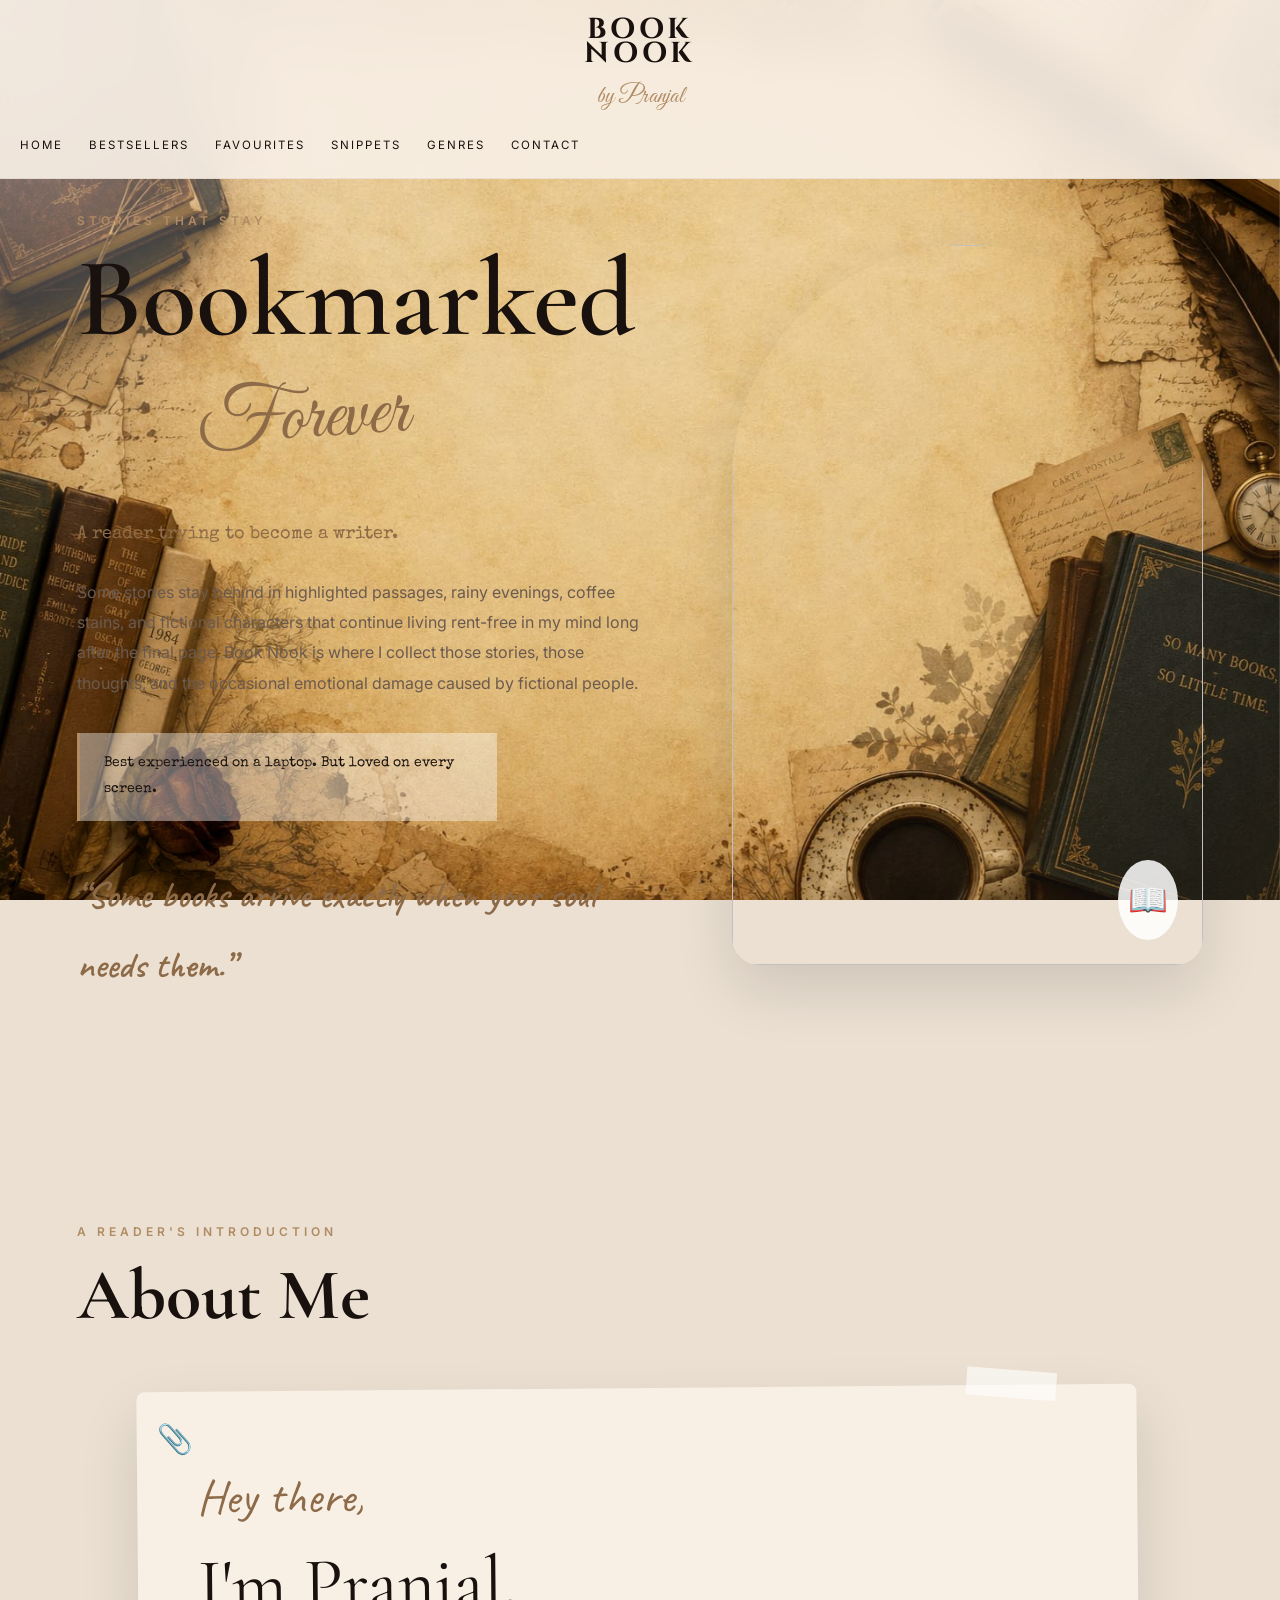
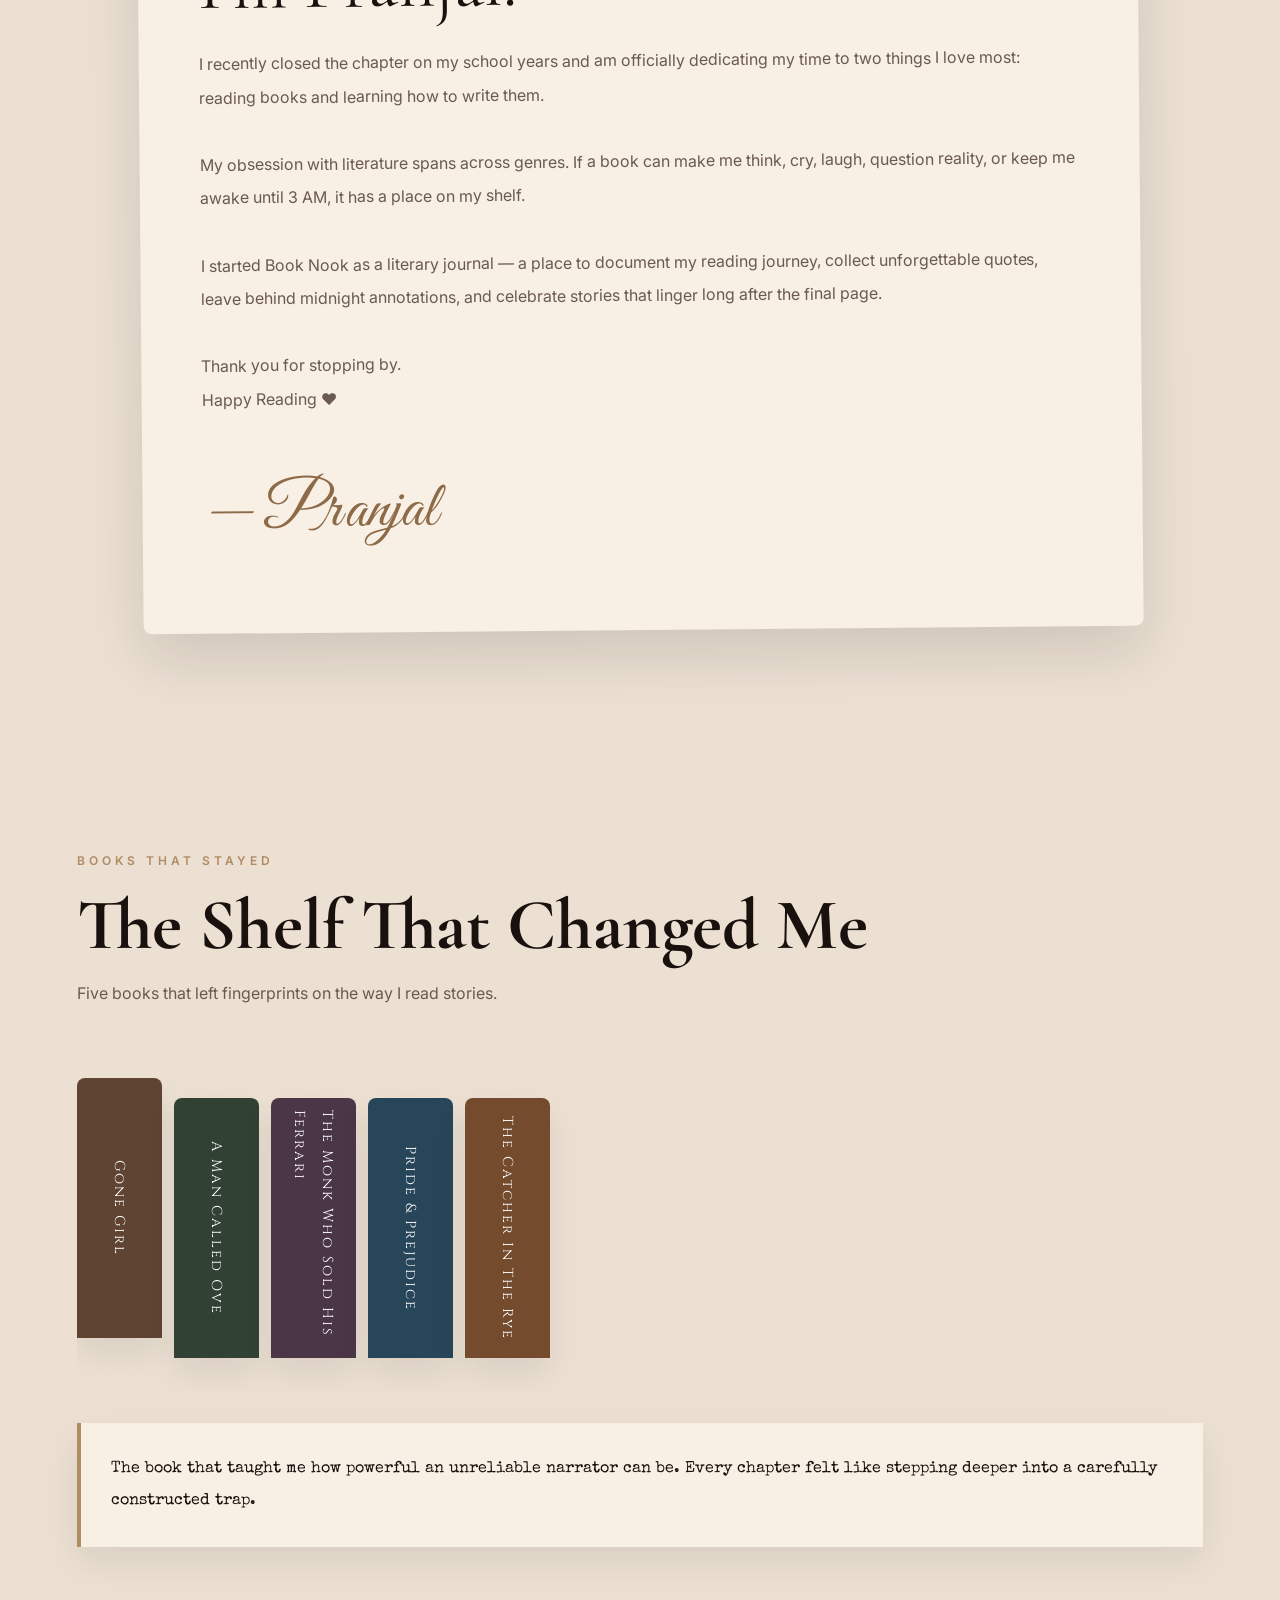
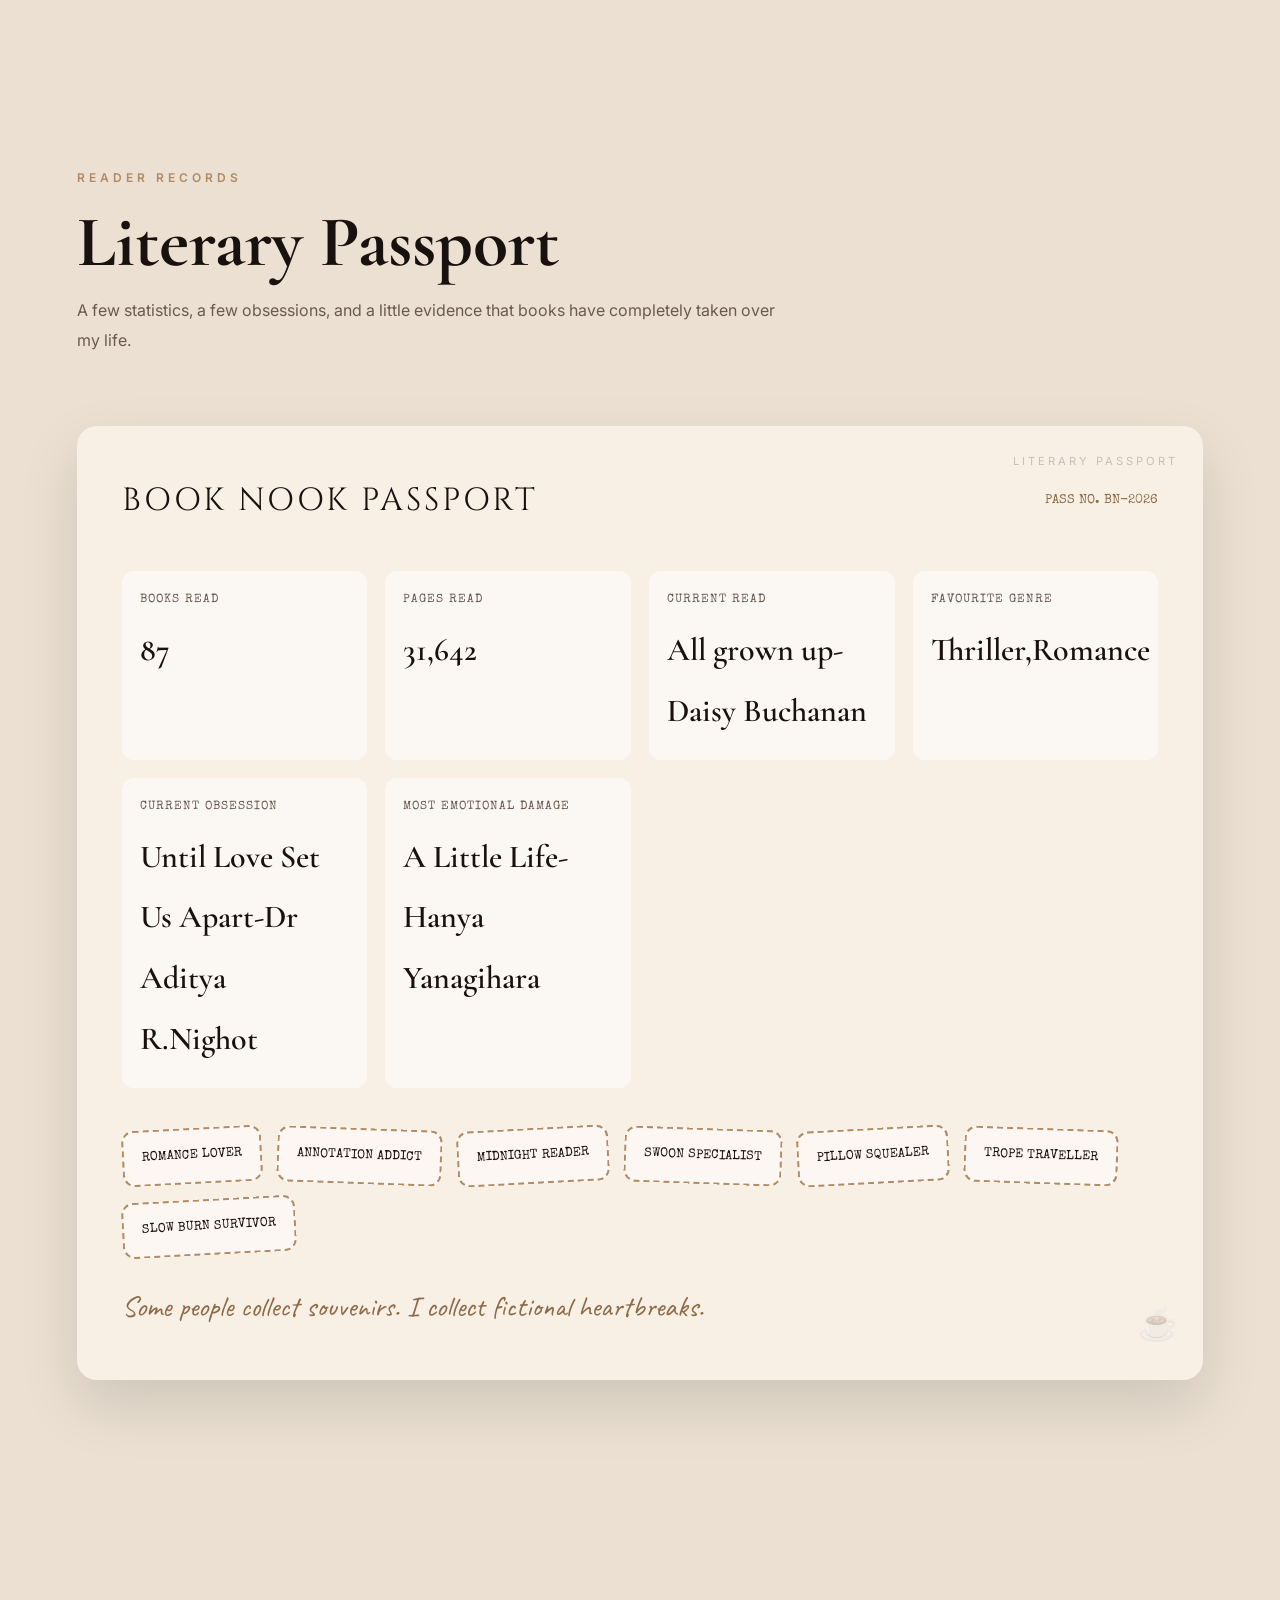
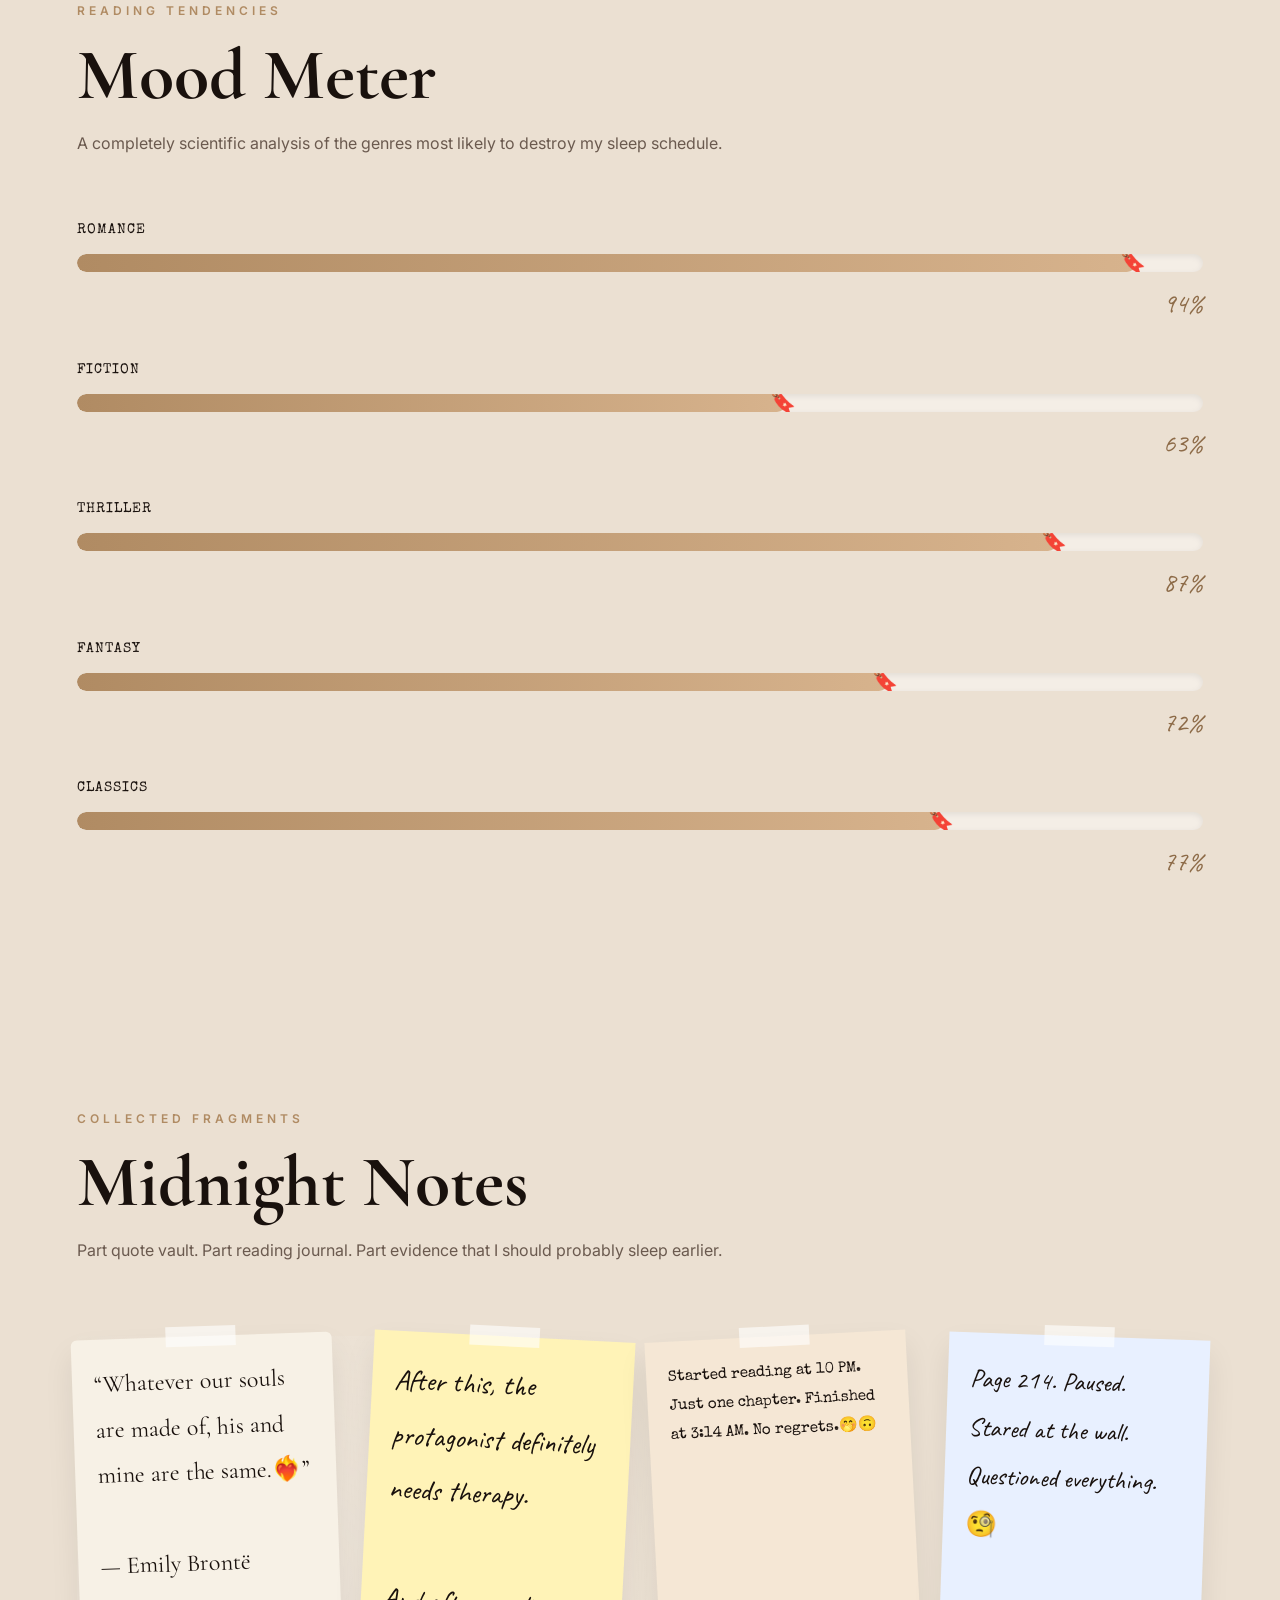
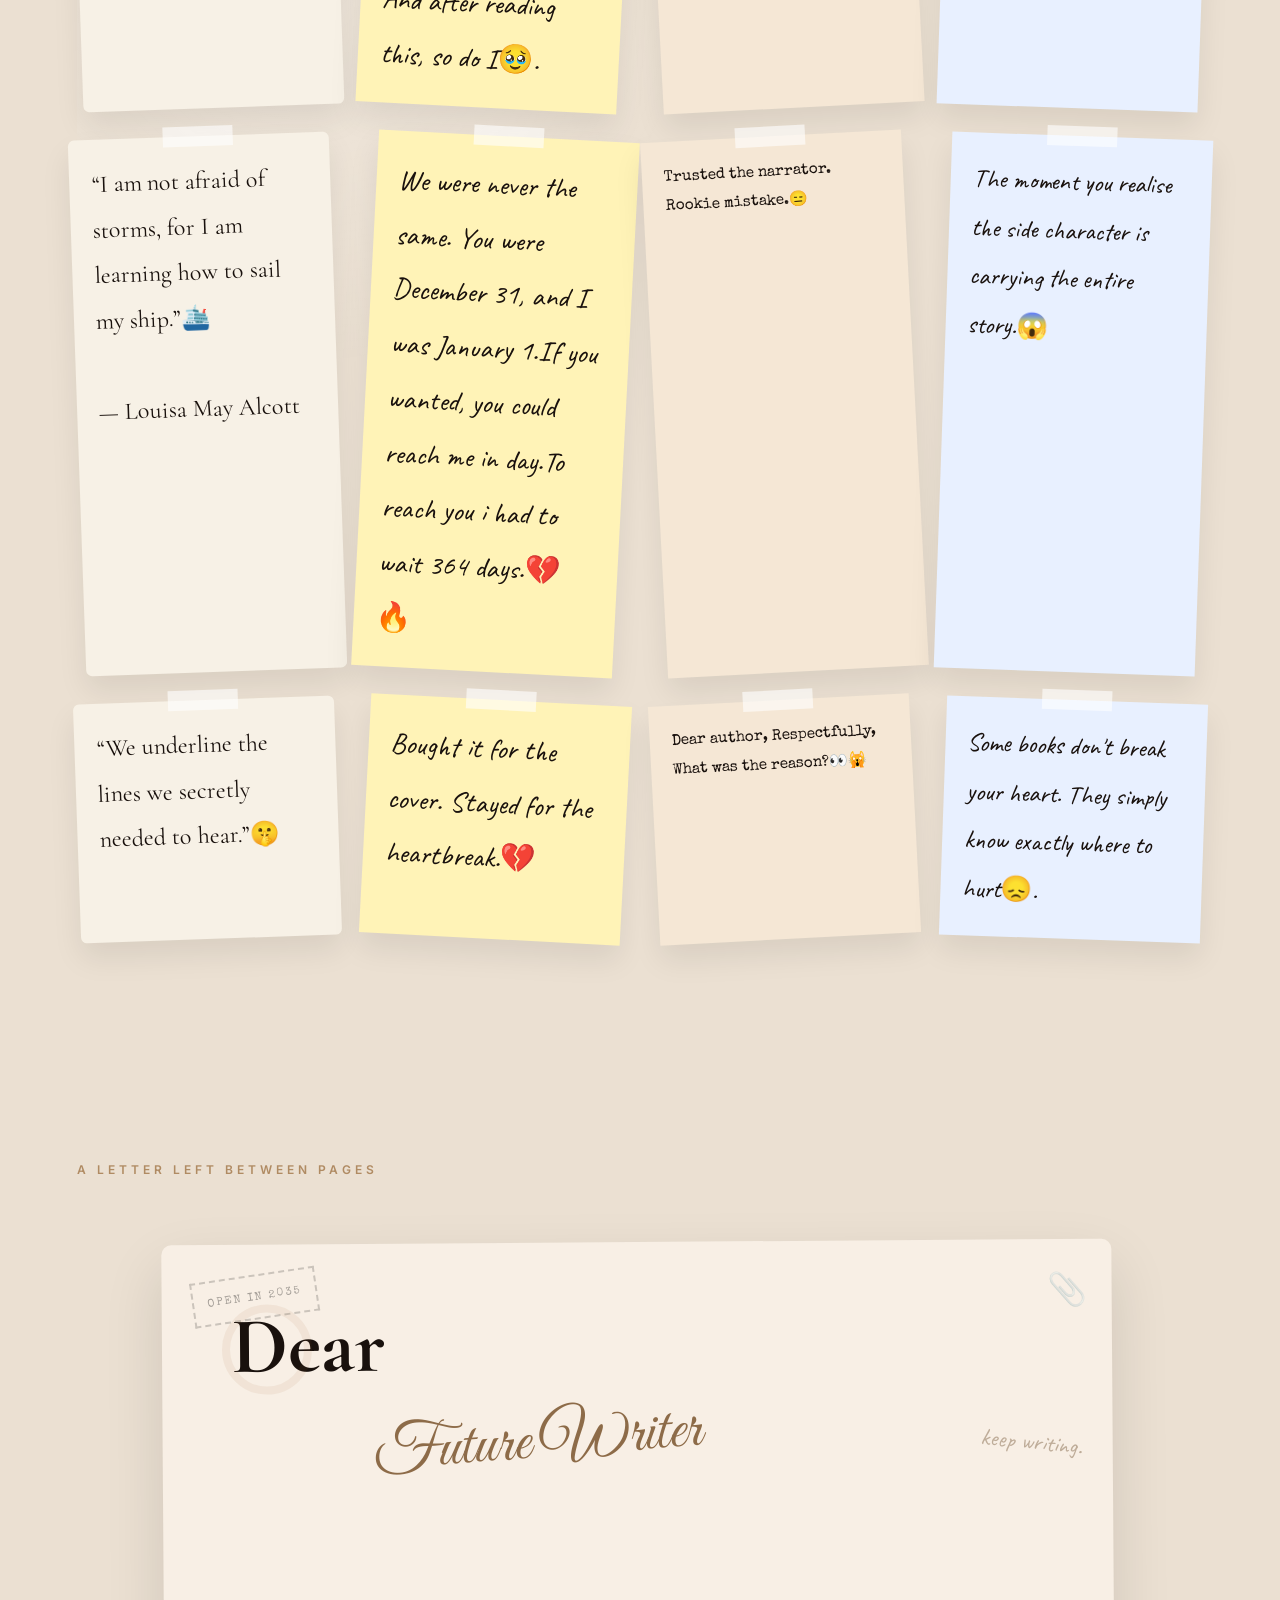
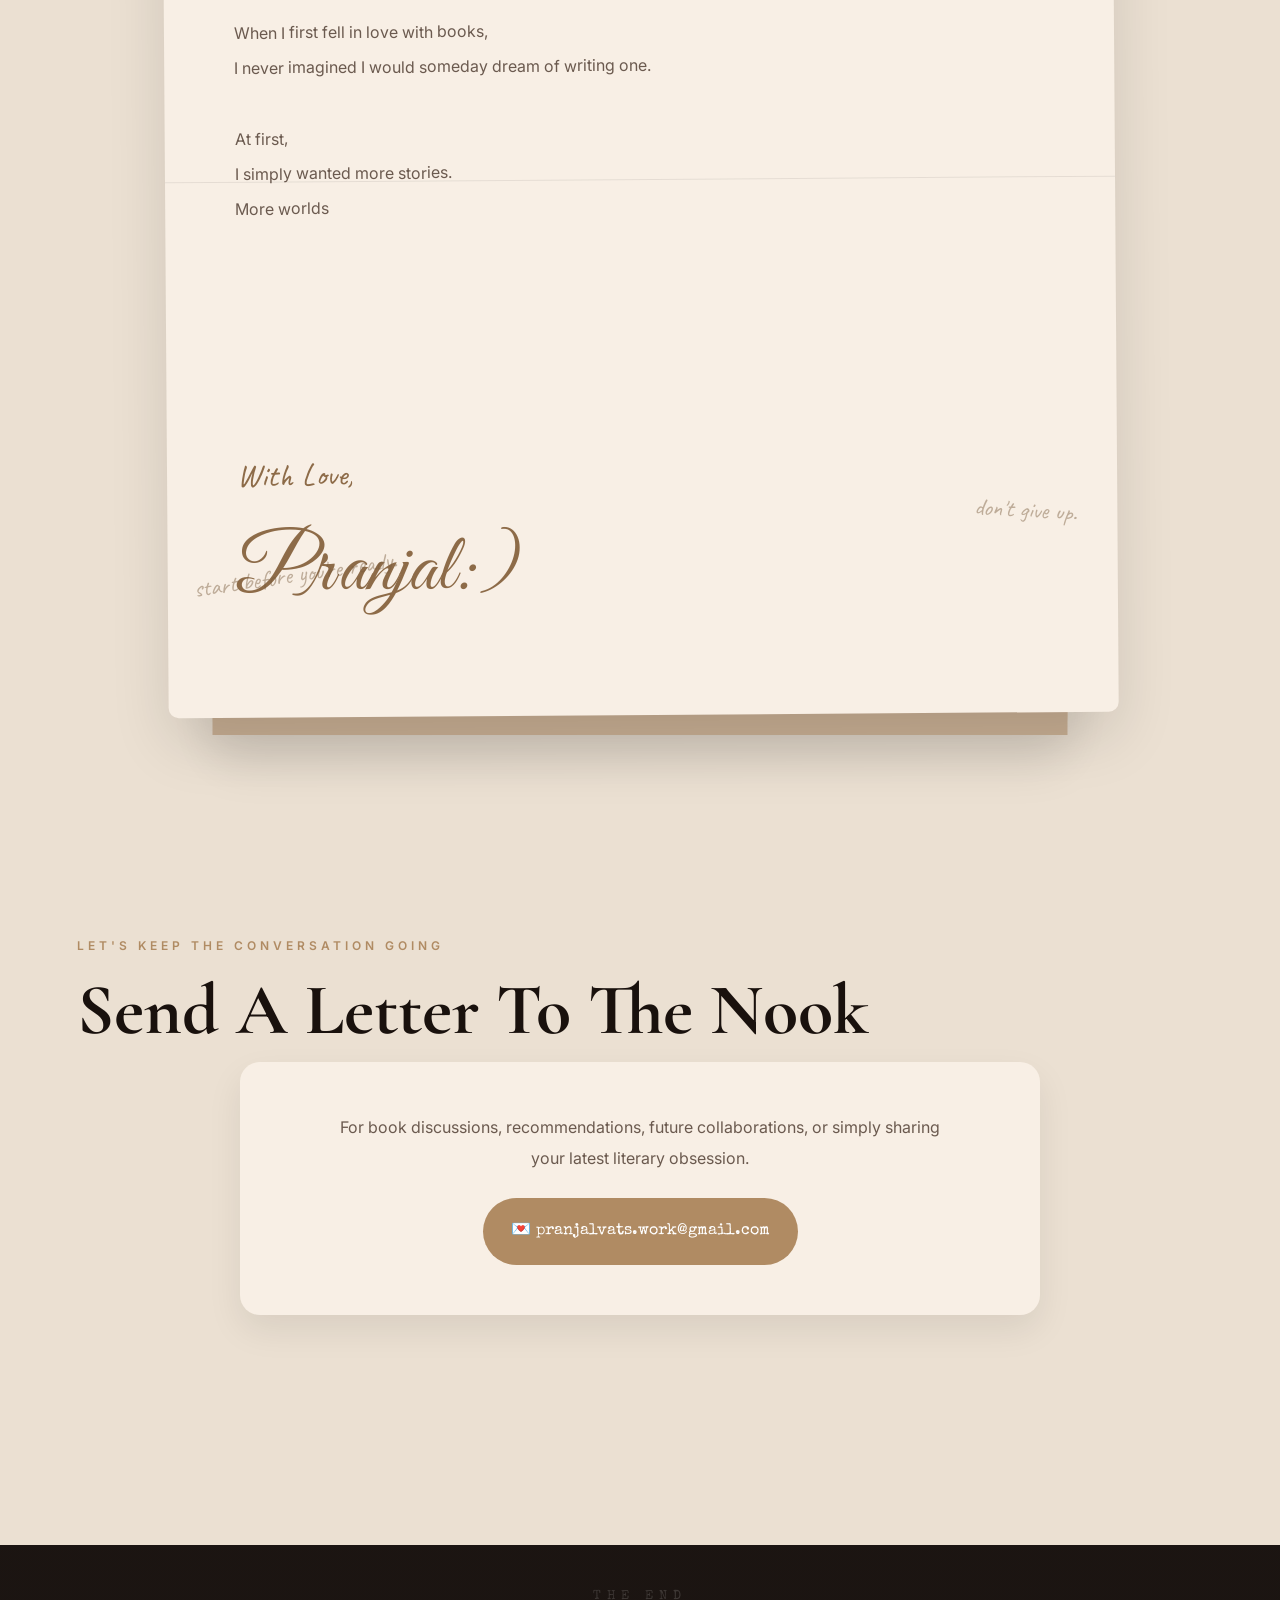
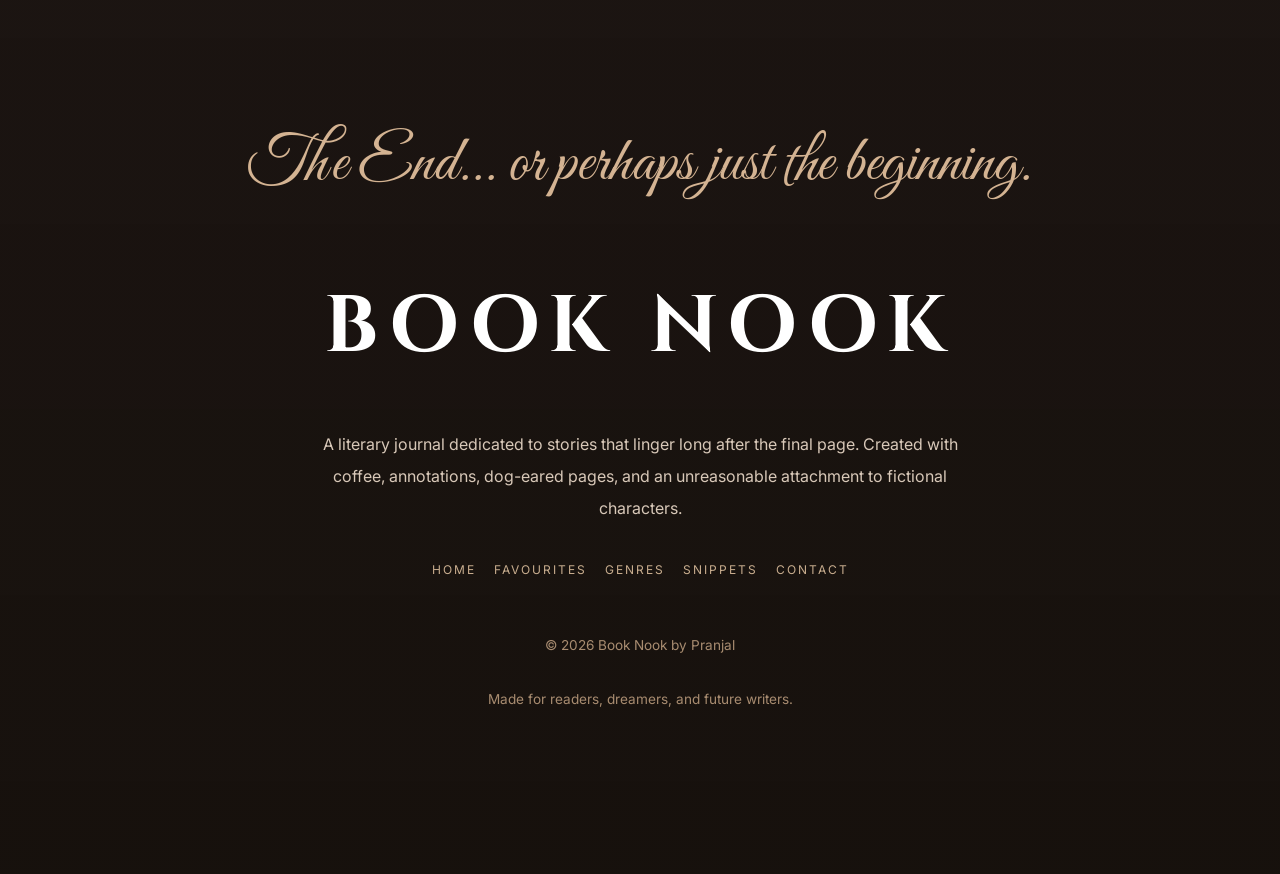
==== commit ea5a1f33: "Update index.html" ====
--- a/index.html
+++ b/index.html
@@ -93,29 +93,22 @@
   inset:0;
 
   background:
-    /* MAIN DARK OVERLAY (stronger for readability) */
-    linear-gradient(
-      rgba(0,0,0,0.55),
-      rgba(0,0,0,0.45)
-    ),
-
-    /* CENTER SPOTLIGHT (text clarity focus) */
-    radial-gradient(circle at center,
-      rgba(0,0,0,0.65) 0%,
-      rgba(0,0,0,0.4) 40%,
-      transparent 75%
-    ),
-
-    /* SOFT PAPER LIGHT (top-left aesthetic like first image) */
     radial-gradient(circle at top left,
-      rgba(255,255,255,0.15),
-      transparent 60%
-    );
+      rgba(255,255,255,.55),
+      transparent 35%),
+
+    radial-gradient(circle at bottom right,
+      rgba(184,144,99,.12),
+      transparent 45%),
+
+    /* extra soft vignette */
+    radial-gradient(circle,
+      transparent 55%,
+      rgba(0,0,0,.08));
 
   pointer-events:none;
   z-index:-2;
 }
-
 
 /* ==========================================
 MOBILE BACKGROUND
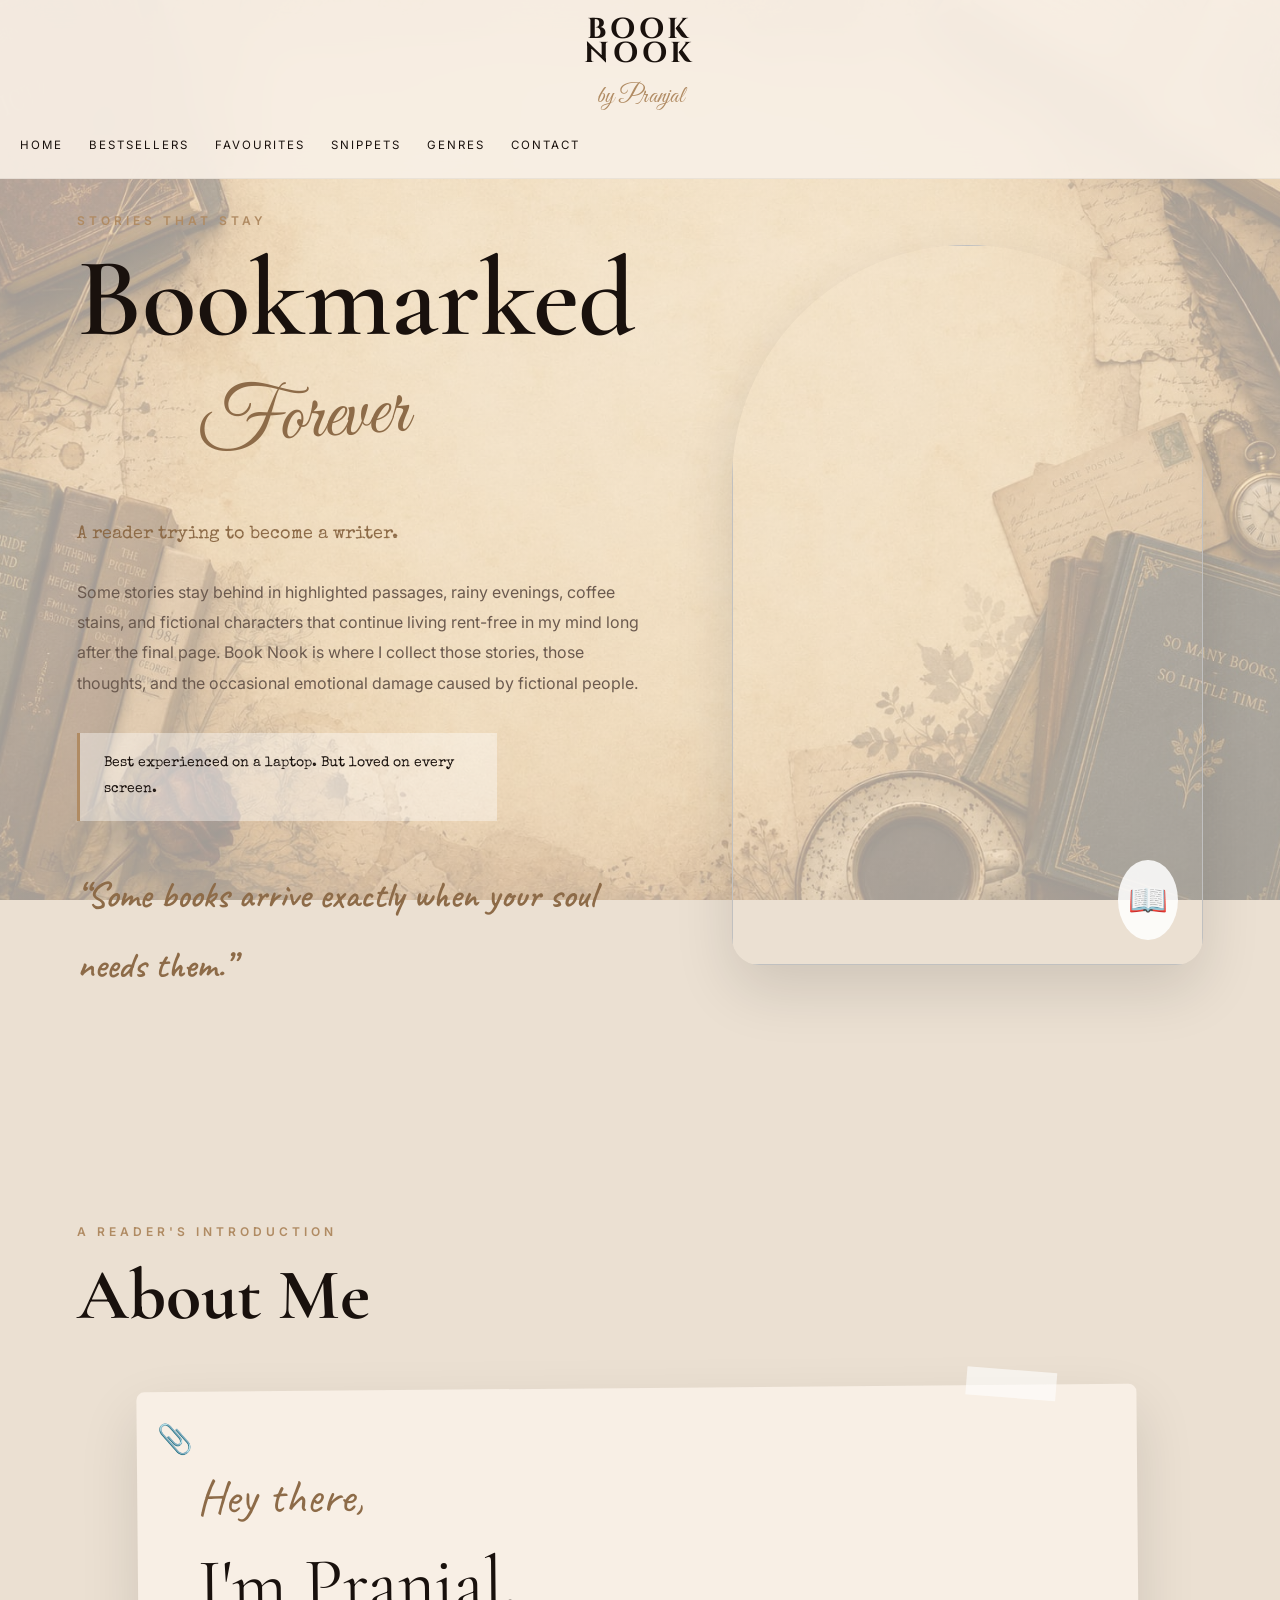
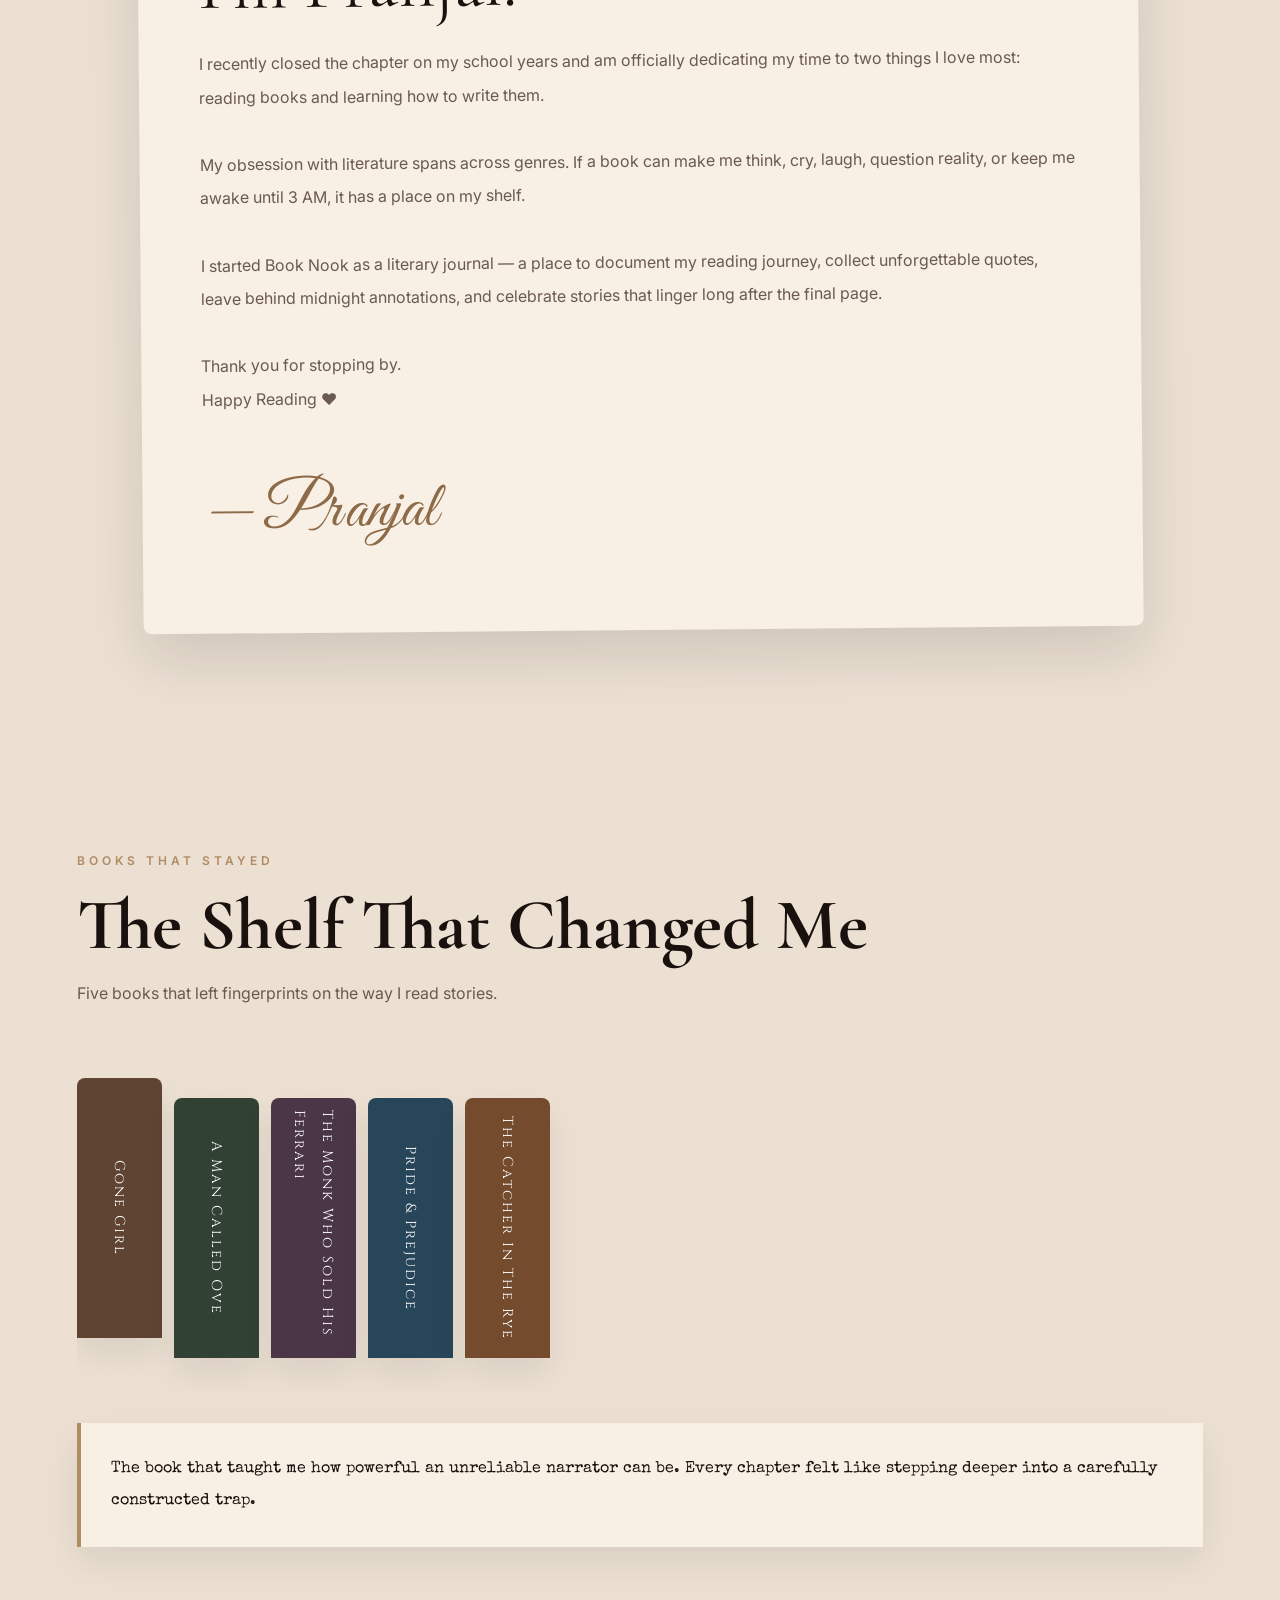
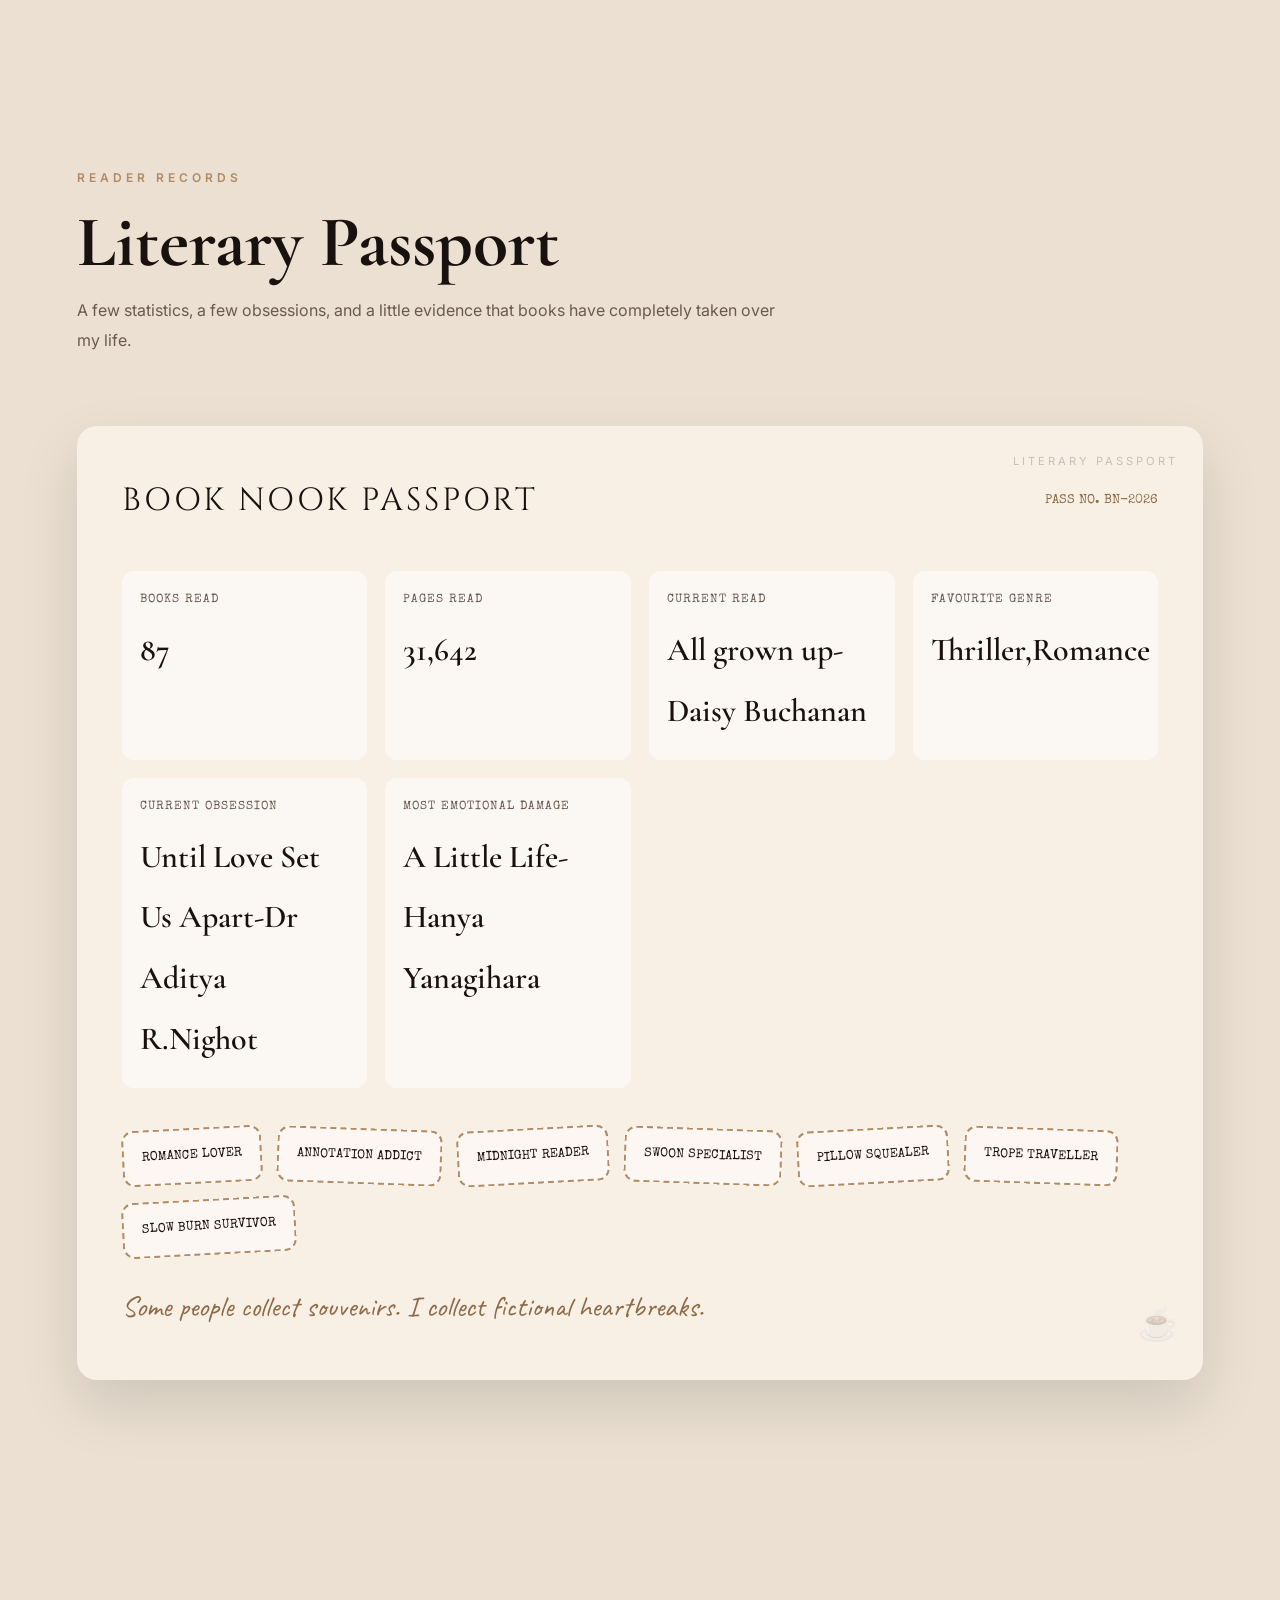
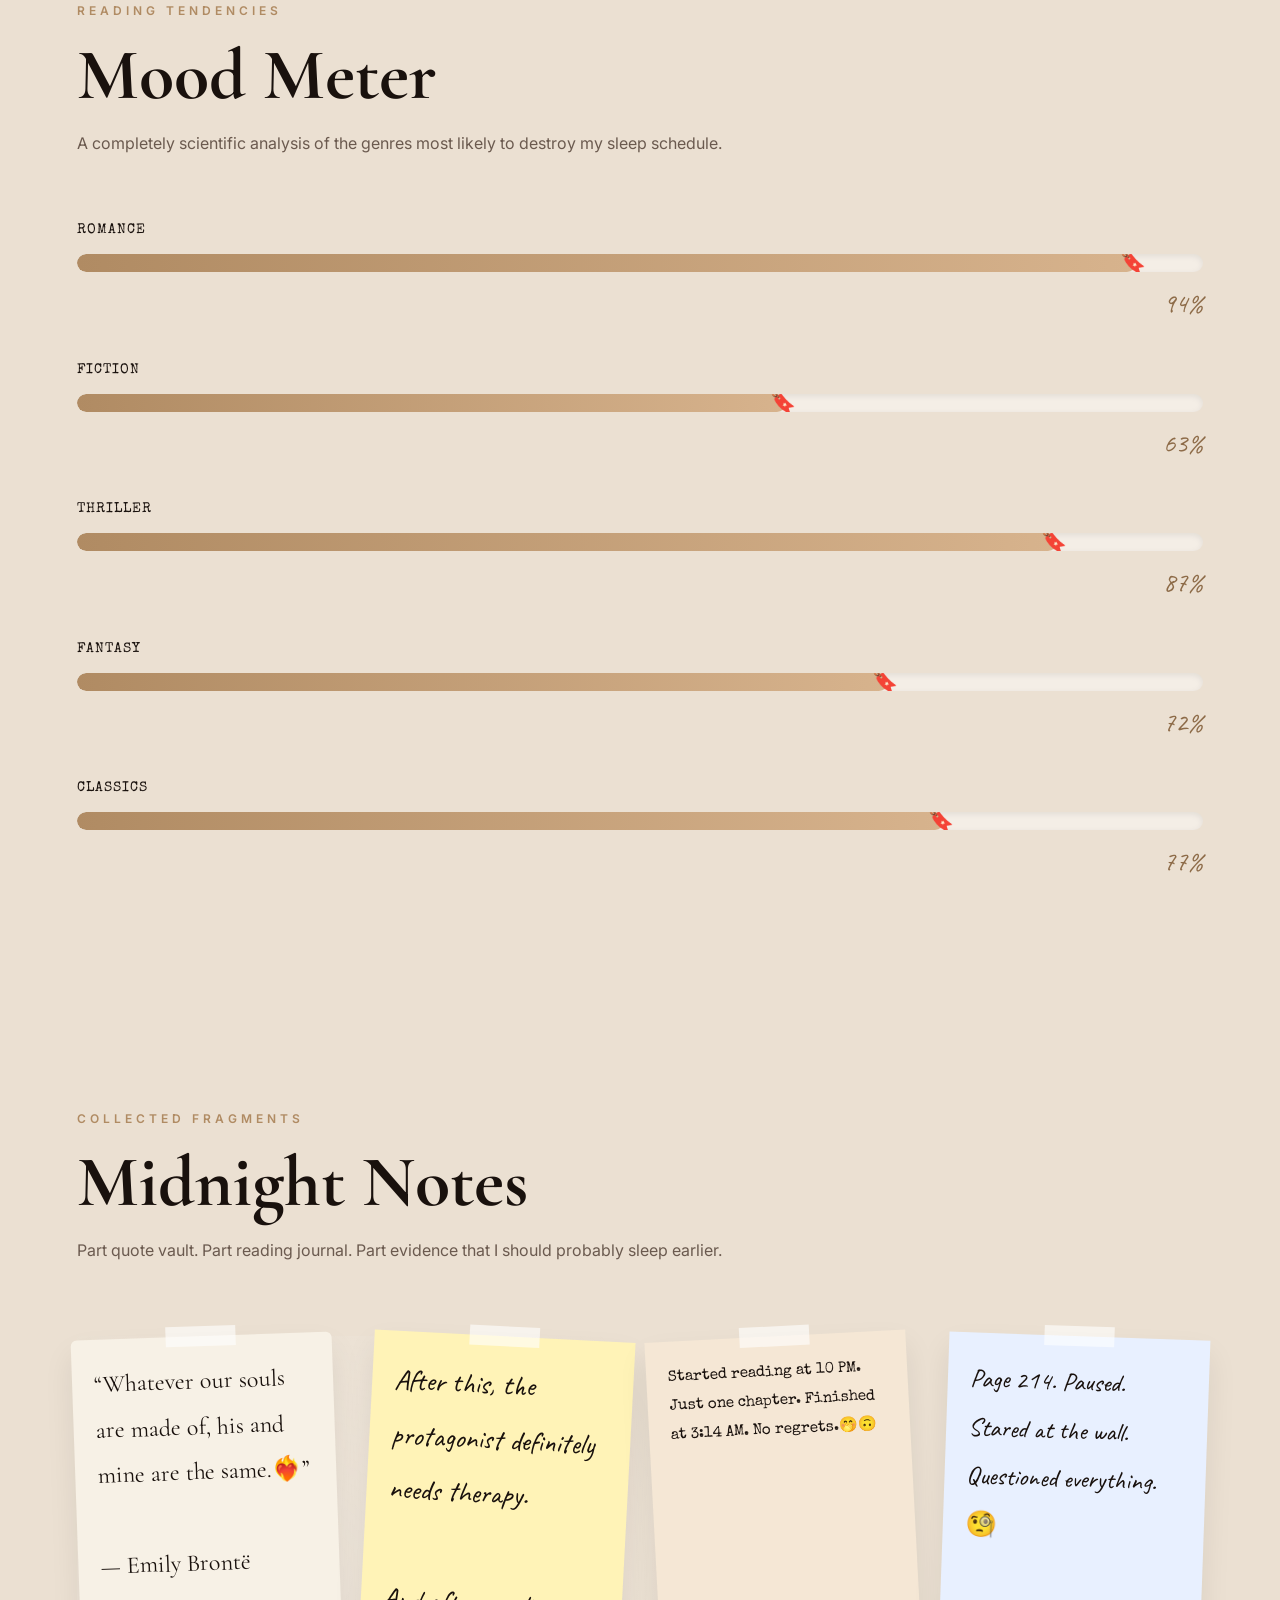
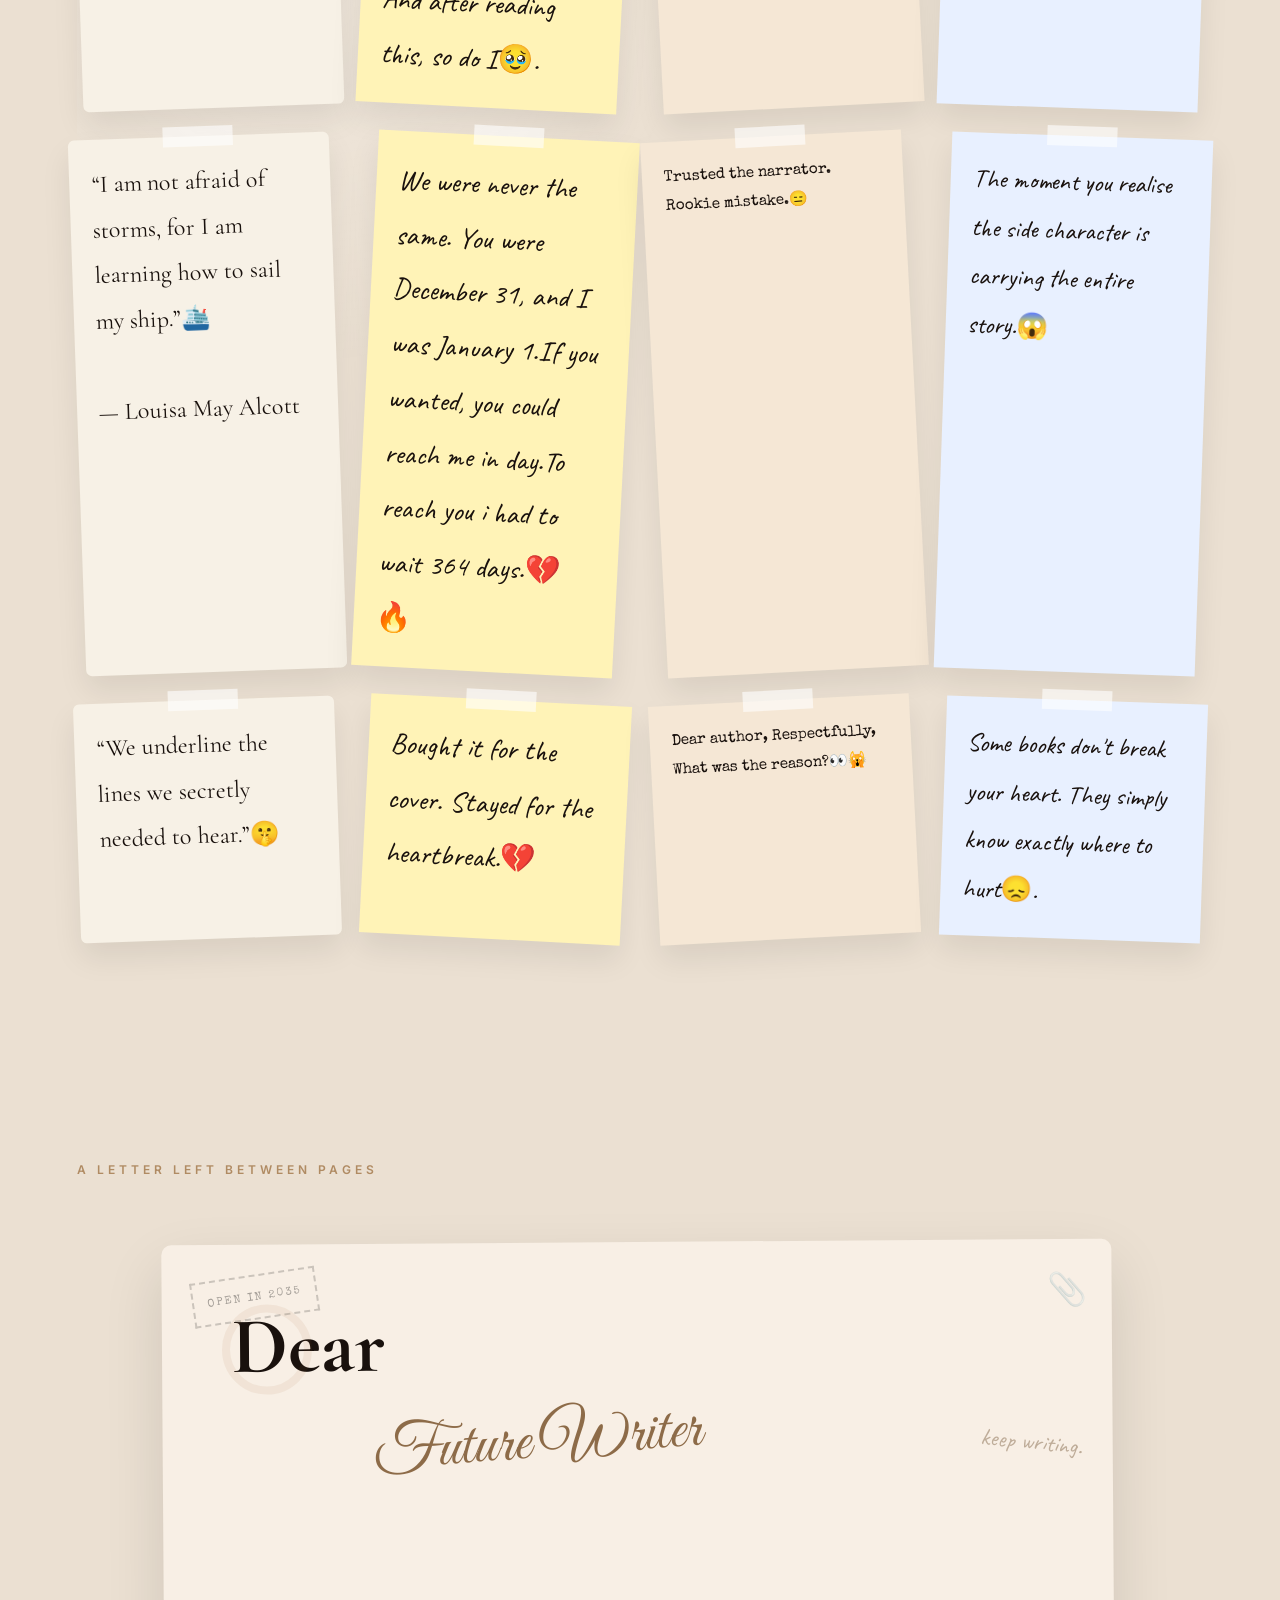
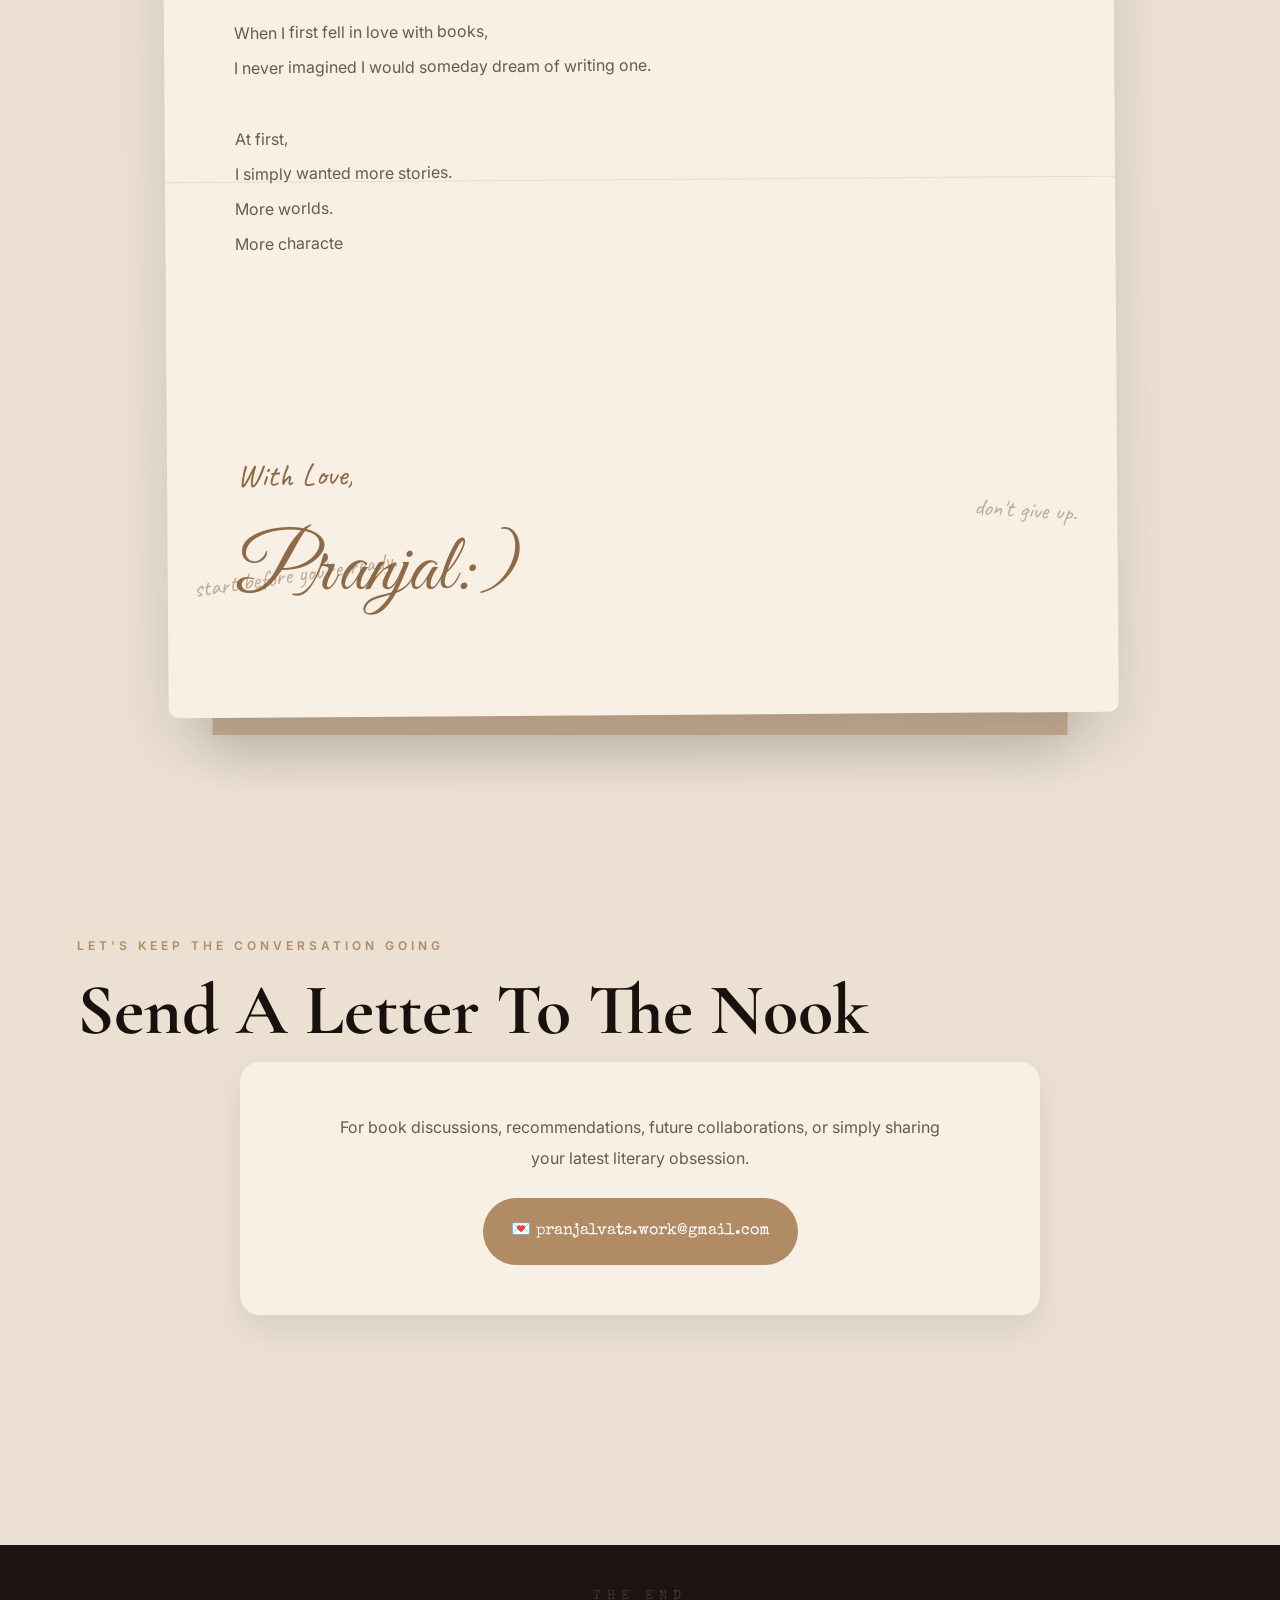
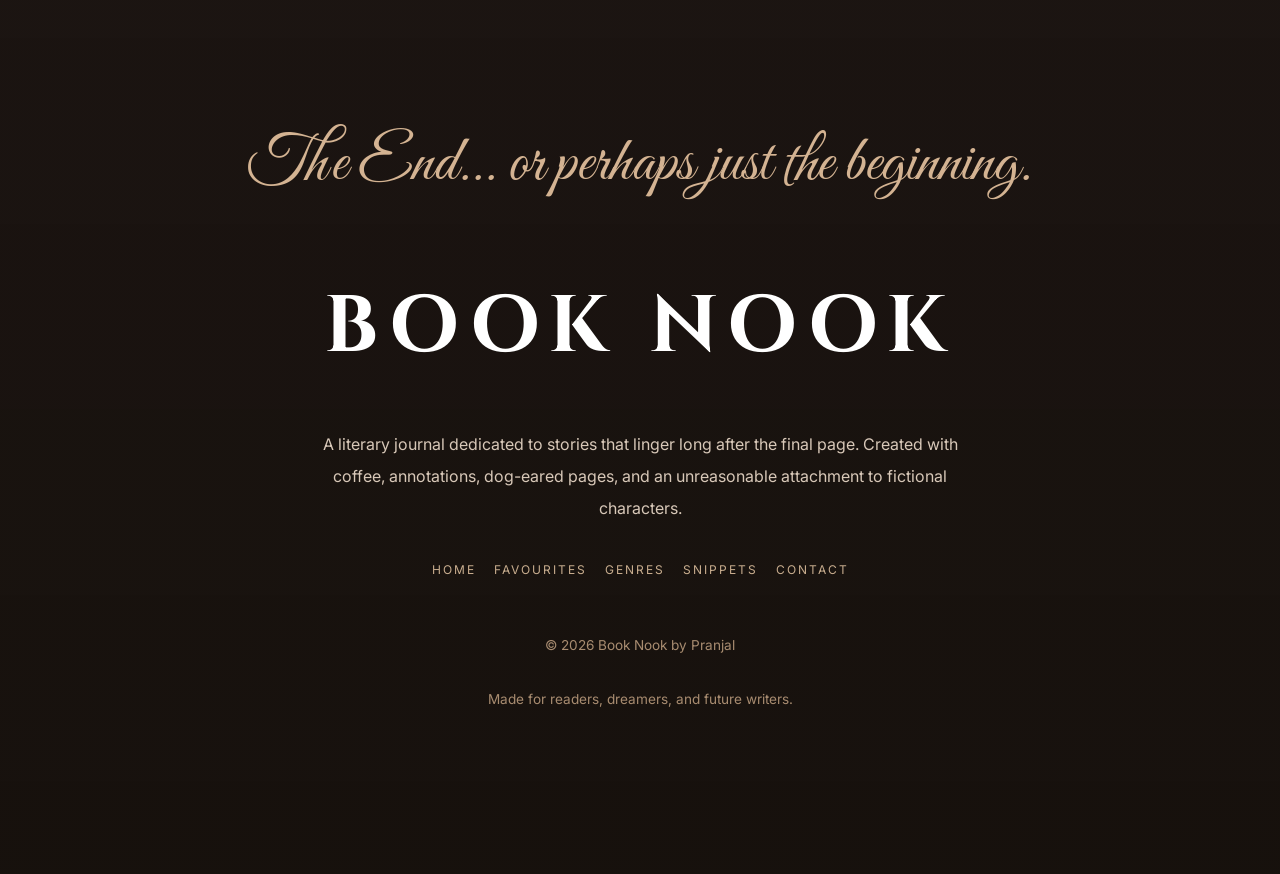
==== commit fd35e238: "Update index.html" ====
--- a/index.html
+++ b/index.html
@@ -65,16 +65,24 @@
 
 }
 
-/* ==========================================
-BACKGROUND IMAGE (DESKTOP + MOBILE)
-========================================== */
-
+    /* ==========================================
+BACKGROUND
+========================================== */
+
+/* MAIN BACKGROUND LAYER */
 body::before{
   content:"";
   position:fixed;
   inset:0;
 
-  background:url("IMG-20260611-WA0012.jpg");
+  /* IMAGE + LIGHT TINT OVERLAY */
+  background:
+    linear-gradient(
+      rgba(248,239,229,.65),
+      rgba(248,239,229,.65)
+    ),
+    url("IMG-20260611-WA0012.jpg");
+
   background-size:cover;
   background-position:center;
   background-repeat:no-repeat;
@@ -83,10 +91,7 @@
   z-index:-3;
 }
 
-/* ==========================================
-LIGHT + TEXTURE OVERLAY
-========================================== */
-
+/* SOFT LIGHT + DEPTH LAYER (your gradient effect) */
 body::after{
   content:"";
   position:fixed;
@@ -110,21 +115,44 @@
   z-index:-2;
 }
 
-/* ==========================================
-MOBILE BACKGROUND
+/* COFFEE ICON LAYER */
+body::before{
+  /* (we keep image layer above, so we use after trick instead) */
+}
+
+body::after{
+  content:"☕";
+  position:fixed;
+  right:5%;
+  top:25%;
+  font-size:80px;
+  opacity:.04;
+  transform:rotate(-20deg);
+  pointer-events:none;
+  z-index:-1;
+}
+
+/* ==========================================
+MOBILE VERSION
 ========================================== */
 
 @media (max-width:768px){
 
-  body::before{
-    background:url("IMG-20260611-WA0011.jpg");
-    background-size:cover;
-    background-position:center;
-    background-repeat:no-repeat;
-  }
-
-}
-
+body::before{
+  background:
+    linear-gradient(
+      rgba(248,239,229,.65),
+      rgba(248,239,229,.65)
+    ),
+    url("IMG-20260611-WA0011.jpg");
+
+  background-size:cover;
+  background-position:center;
+  background-repeat:no-repeat;
+}
+
+}
+  
   
 /* ==========================================
 SELECTION
